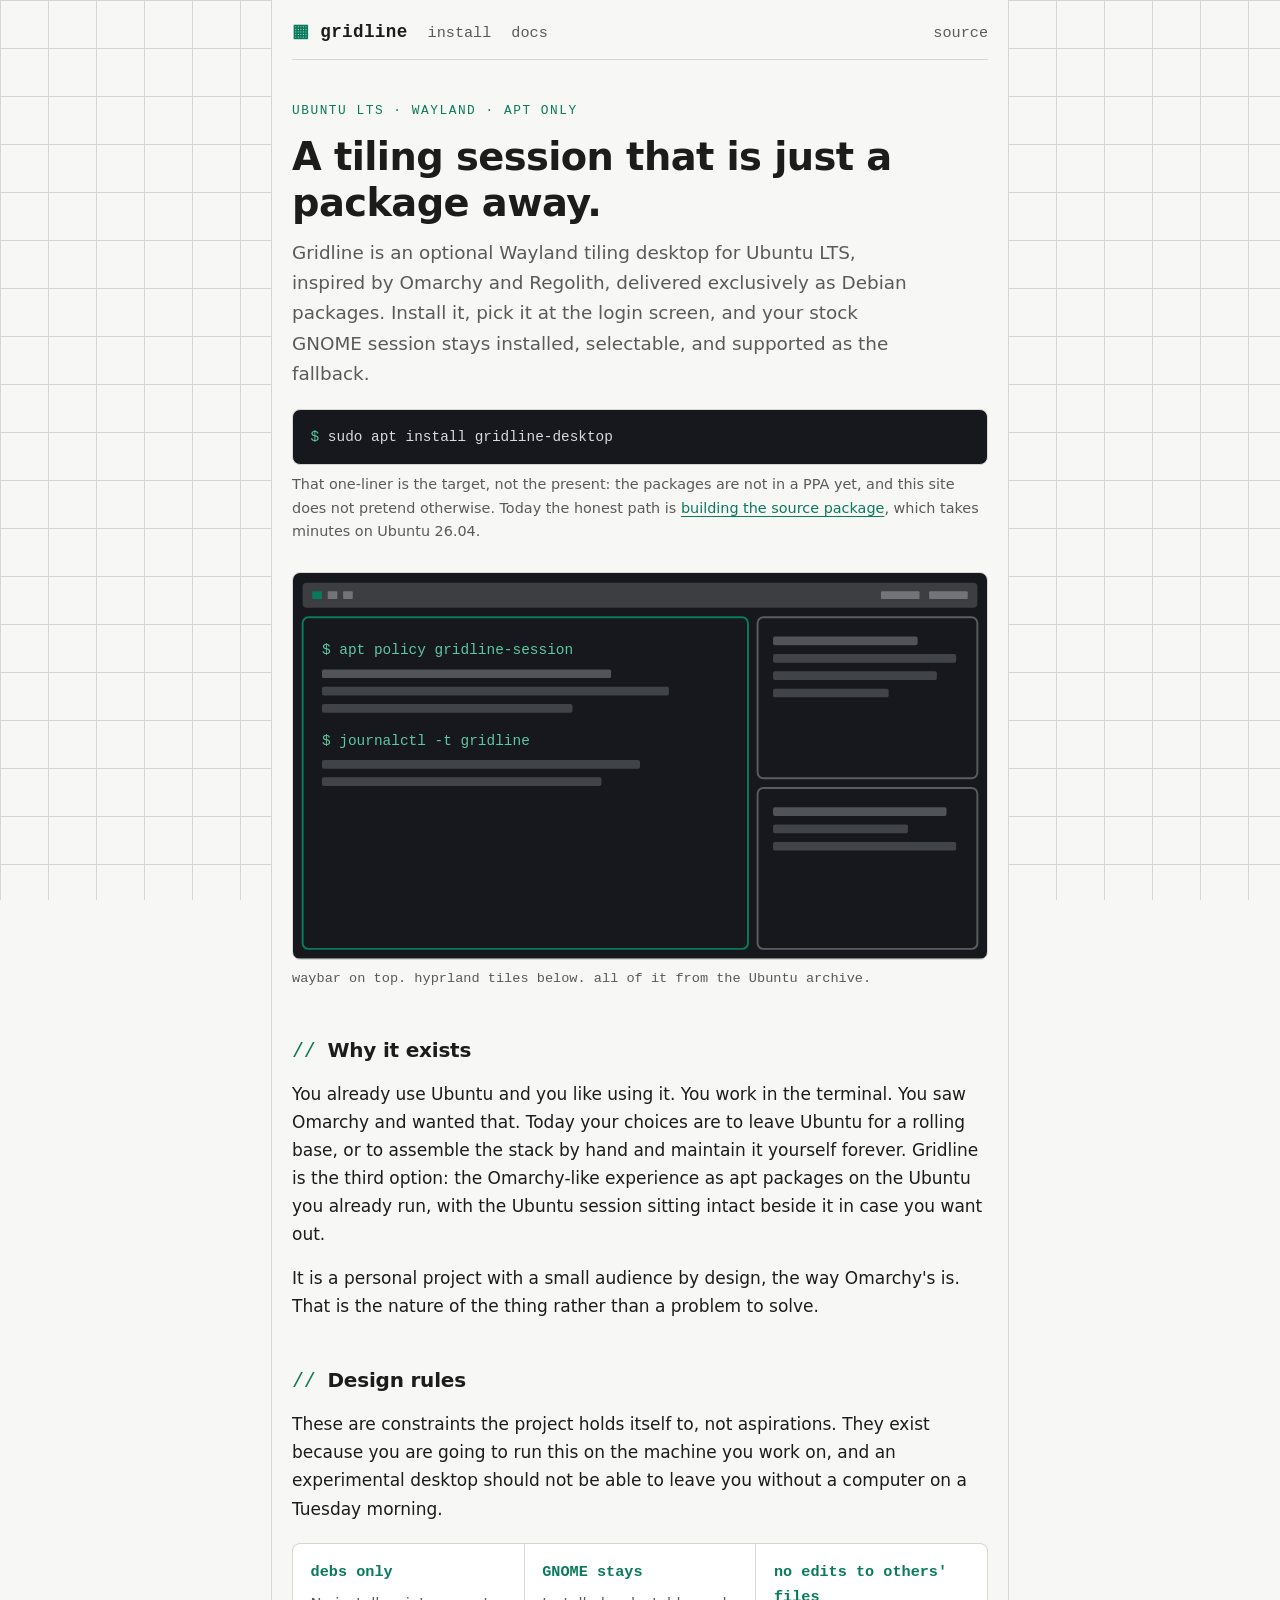
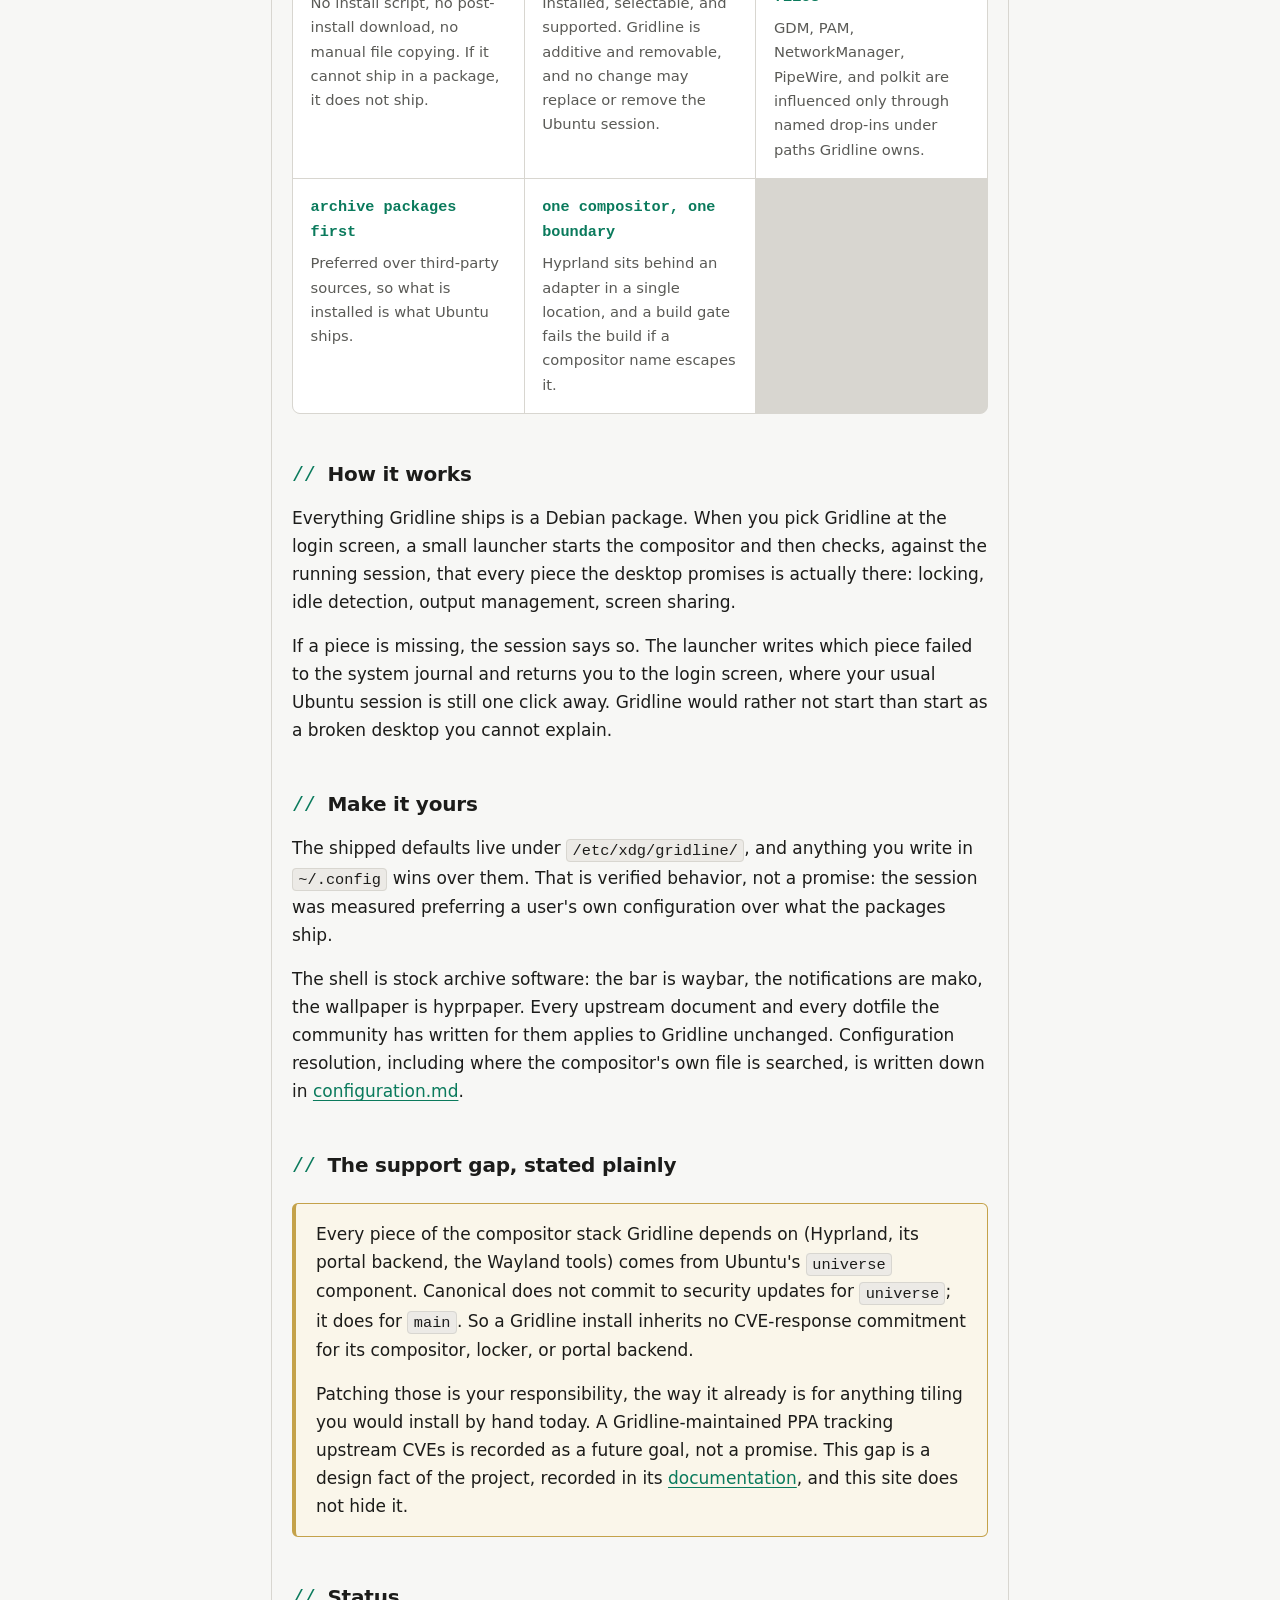
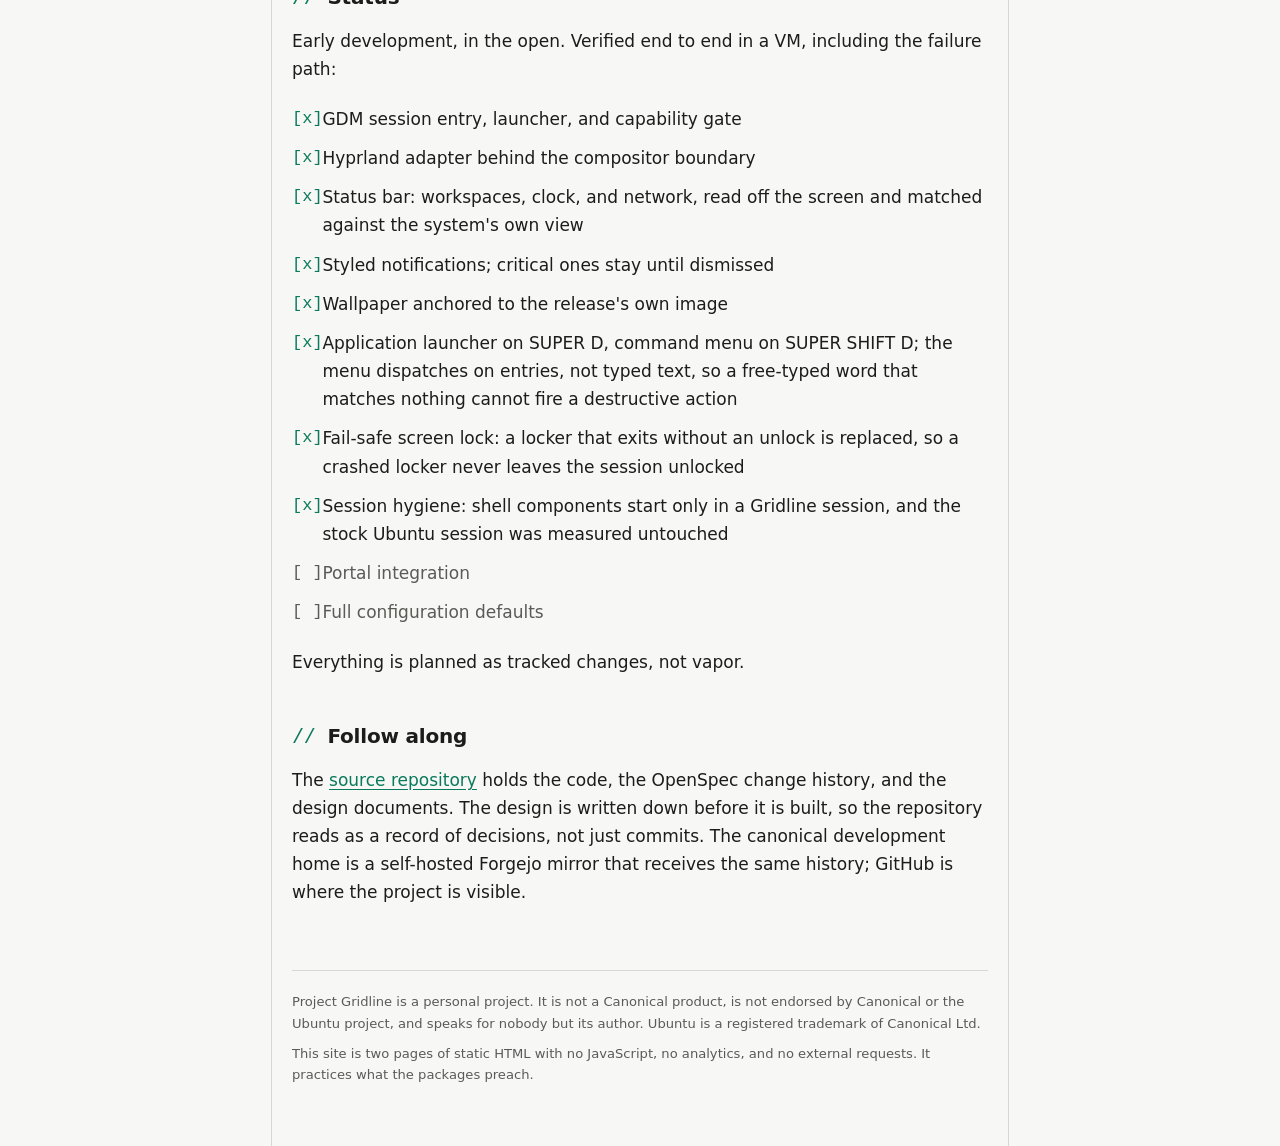
==== website/index.html @ e9e907df "feat(website): version the project site and redesign it Recover the gridline-desktop.org pages from " ====
<!DOCTYPE html>
<html lang="en">
<head>
<meta charset="utf-8">
<meta name="viewport" content="width=device-width, initial-scale=1">
<title>Gridline Desktop</title>
<meta name="description" content="An optional Wayland tiling session for Ubuntu LTS, delivered as Debian packages. GNOME stays installed, selectable, and supported.">
<meta property="og:title" content="Gridline Desktop">
<meta property="og:description" content="A tiling session that is just a package away. Debian packages on the Ubuntu you already run, with GNOME intact beside it.">
<meta property="og:url" content="https://gridline-desktop.org/">
<meta property="og:type" content="website">
<link rel="stylesheet" href="style.css">
<link rel="icon" href="data:image/svg+xml,%3Csvg xmlns='http://www.w3.org/2000/svg' viewBox='0 0 16 16'%3E%3Crect x='1' y='1' width='8' height='14' rx='1' fill='%230a7a5c'/%3E%3Crect x='10' y='1' width='5' height='6.5' rx='1' fill='%230a7a5c'/%3E%3Crect x='10' y='8.5' width='5' height='6.5' rx='1' fill='%230a7a5c'/%3E%3C/svg%3E">
</head>
<body>
<div class="sheet">
<nav>
  <a class="brand" href="index.html">gridline</a>
  <a href="install.html">install</a>
  <a href="https://github.com/msmarcal/gridline/tree/main/docs">docs</a>
  <a class="push" href="https://github.com/msmarcal/gridline">source</a>
</nav>
<main>
  <header class="hero">
    <p class="hero-tag">Ubuntu LTS &middot; Wayland &middot; apt only</p>
    <h1>A tiling session that is just a package away.</h1>
    <p class="lede">
      Gridline is an optional Wayland tiling desktop for Ubuntu LTS, inspired
      by Omarchy and Regolith, delivered exclusively as Debian packages.
      Install it, pick it at the login screen, and your stock GNOME session
      stays installed, selectable, and supported as the fallback.
    </p>
    <pre class="cmd"><span class="ps1">$</span> sudo apt install gridline-desktop</pre>
    <p class="cmd-note">
      That one-liner is the target, not the present: the packages are not in
      a PPA yet, and this site does not pretend otherwise. Today the honest
      path is <a href="install.html">building the source package</a>, which
      takes minutes on Ubuntu 26.04.
    </p>
    <svg class="mockup" viewBox="0 0 720 400" xmlns="http://www.w3.org/2000/svg" role="img" aria-label="Schematic of the Gridline desktop: a status bar across the top and three tiled windows below it">
      <rect x="0" y="0" width="720" height="400" fill="var(--cmd-bg)"/>
      <!-- status bar -->
      <rect x="10" y="10" width="700" height="26" rx="4" fill="var(--bg-inset)" opacity="0.18"/>
      <rect x="20" y="19" width="10" height="8" rx="1" fill="var(--accent)"/>
      <rect x="36" y="19" width="10" height="8" rx="1" fill="var(--cmd-ink)" opacity="0.35"/>
      <rect x="52" y="19" width="10" height="8" rx="1" fill="var(--cmd-ink)" opacity="0.35"/>
      <rect x="610" y="19" width="40" height="8" rx="1" fill="var(--cmd-ink)" opacity="0.35"/>
      <rect x="660" y="19" width="40" height="8" rx="1" fill="var(--cmd-ink)" opacity="0.35"/>
      <!-- main tile: terminal -->
      <rect x="10" y="46" width="462" height="344" rx="6" fill="none" stroke="var(--accent)" stroke-width="2"/>
      <text x="30" y="84" font-family="ui-monospace, Menlo, monospace" font-size="15" fill="var(--cmd-prompt)">$ apt policy gridline-session</text>
      <rect x="30" y="100" width="300" height="9" rx="2" fill="var(--cmd-ink)" opacity="0.30"/>
      <rect x="30" y="118" width="360" height="9" rx="2" fill="var(--cmd-ink)" opacity="0.22"/>
      <rect x="30" y="136" width="260" height="9" rx="2" fill="var(--cmd-ink)" opacity="0.22"/>
      <text x="30" y="178" font-family="ui-monospace, Menlo, monospace" font-size="15" fill="var(--cmd-prompt)">$ journalctl -t gridline</text>
      <rect x="30" y="194" width="330" height="9" rx="2" fill="var(--cmd-ink)" opacity="0.22"/>
      <rect x="30" y="212" width="290" height="9" rx="2" fill="var(--cmd-ink)" opacity="0.22"/>
      <!-- right top tile -->
      <rect x="482" y="46" width="228" height="167" rx="6" fill="none" stroke="var(--cmd-ink)" stroke-opacity="0.35" stroke-width="2"/>
      <rect x="498" y="66" width="150" height="9" rx="2" fill="var(--cmd-ink)" opacity="0.30"/>
      <rect x="498" y="84" width="190" height="9" rx="2" fill="var(--cmd-ink)" opacity="0.22"/>
      <rect x="498" y="102" width="170" height="9" rx="2" fill="var(--cmd-ink)" opacity="0.22"/>
      <rect x="498" y="120" width="120" height="9" rx="2" fill="var(--cmd-ink)" opacity="0.22"/>
      <!-- right bottom tile -->
      <rect x="482" y="223" width="228" height="167" rx="6" fill="none" stroke="var(--cmd-ink)" stroke-opacity="0.35" stroke-width="2"/>
      <rect x="498" y="243" width="180" height="9" rx="2" fill="var(--cmd-ink)" opacity="0.30"/>
      <rect x="498" y="261" width="140" height="9" rx="2" fill="var(--cmd-ink)" opacity="0.22"/>
      <rect x="498" y="279" width="190" height="9" rx="2" fill="var(--cmd-ink)" opacity="0.22"/>
    </svg>
    <p class="mockup-caption">waybar on top. hyprland tiles below. all of it from the Ubuntu archive.</p>
  </header>

  <h2 id="why-it-exists">Why it exists</h2>
  <p>
    You already use Ubuntu and you like using it. You work in the terminal.
    You saw Omarchy and wanted that. Today your choices are to leave Ubuntu
    for a rolling base, or to assemble the stack by hand and maintain it
    yourself forever. Gridline is the third option: the Omarchy-like
    experience as apt packages on the Ubuntu you already run, with the
    Ubuntu session sitting intact beside it in case you want out.
  </p>
  <p>
    It is a personal project with a small audience by design, the way
    Omarchy's is. That is the nature of the thing rather than a problem to
    solve.
  </p>

  <h2 id="design-rules">Design rules</h2>
  <p>
    These are constraints the project holds itself to, not aspirations.
    They exist because you are going to run this on the machine you work
    on, and an experimental desktop should not be able to leave you without
    a computer on a Tuesday morning.
  </p>
  <div class="tiles">
    <div class="tile">
      <h3>debs only</h3>
      <p>No install script, no post-install download, no manual file
      copying. If it cannot ship in a package, it does not ship.</p>
    </div>
    <div class="tile">
      <h3>GNOME stays</h3>
      <p>Installed, selectable, and supported. Gridline is additive and
      removable, and no change may replace or remove the Ubuntu session.</p>
    </div>
    <div class="tile">
      <h3>no edits to others' files</h3>
      <p>GDM, PAM, NetworkManager, PipeWire, and polkit are influenced only
      through named drop-ins under paths Gridline owns.</p>
    </div>
    <div class="tile">
      <h3>archive packages first</h3>
      <p>Preferred over third-party sources, so what is installed is what
      Ubuntu ships.</p>
    </div>
    <div class="tile">
      <h3>one compositor, one boundary</h3>
      <p>Hyprland sits behind an adapter in a single location, and a build
      gate fails the build if a compositor name escapes it.</p>
    </div>
  </div>

  <h2 id="how-it-works">How it works</h2>
  <p>
    Everything Gridline ships is a Debian package. When you pick Gridline
    at the login screen, a small launcher starts the compositor and then
    checks, against the running session, that every piece the desktop
    promises is actually there: locking, idle detection, output management,
    screen sharing.
  </p>
  <p>
    If a piece is missing, the session says so. The launcher writes which
    piece failed to the system journal and returns you to the login screen,
    where your usual Ubuntu session is still one click away. Gridline would
    rather not start than start as a broken desktop you cannot explain.
  </p>

  <h2 id="make-it-yours">Make it yours</h2>
  <p>
    The shipped defaults live under <code>/etc/xdg/gridline/</code>, and
    anything you write in <code>~/.config</code> wins over them. That is
    verified behavior, not a promise: the session was measured preferring a
    user's own configuration over what the packages ship.
  </p>
  <p>
    The shell is stock archive software: the bar is waybar, the
    notifications are mako, the wallpaper is hyprpaper. Every upstream
    document and every dotfile the community has written for them applies
    to Gridline unchanged. Configuration resolution, including where the
    compositor's own file is searched, is written down in
    <a href="https://github.com/msmarcal/gridline/blob/main/docs/configuration.md">configuration.md</a>.
  </p>

  <h2 id="the-support-gap-stated-plainly">The support gap, stated plainly</h2>
  <div class="callout">
    <p>
      Every piece of the compositor stack Gridline depends on (Hyprland,
      its portal backend, the Wayland tools) comes from Ubuntu's
      <code>universe</code> component. Canonical does not commit to
      security updates for <code>universe</code>; it does for
      <code>main</code>. So a Gridline install inherits no CVE-response
      commitment for its compositor, locker, or portal backend.
    </p>
    <p>
      Patching those is your responsibility, the way it already is for
      anything tiling you would install by hand today. A
      Gridline-maintained PPA tracking upstream CVEs is recorded as a
      future goal, not a promise. This gap is a design fact of the project,
      recorded in its
      <a href="https://github.com/msmarcal/gridline/blob/main/docs/security-and-manageability.md">documentation</a>,
      and this site does not hide it.
    </p>
  </div>

  <h2 id="status">Status</h2>
  <p>
    Early development, in the open. Verified end to end in a VM, including
    the failure path:
  </p>
  <ul class="status-list">
    <li class="done">GDM session entry, launcher, and capability gate</li>
    <li class="done">Hyprland adapter behind the compositor boundary</li>
    <li class="done">Status bar: workspaces, clock, and network, read off the
    screen and matched against the system's own view</li>
    <li class="done">Styled notifications; critical ones stay until
    dismissed</li>
    <li class="done">Wallpaper anchored to the release's own image</li>
    <li class="done">Application launcher on SUPER&nbsp;D, command menu on
    SUPER&nbsp;SHIFT&nbsp;D; the menu dispatches on entries, not typed text,
    so a free-typed word that matches nothing cannot fire a destructive
    action</li>
    <li class="done">Fail-safe screen lock: a locker that exits without an
    unlock is replaced, so a crashed locker never leaves the session
    unlocked</li>
    <li class="done">Session hygiene: shell components start only in a
    Gridline session, and the stock Ubuntu session was measured
    untouched</li>
    <li class="next">Portal integration</li>
    <li class="next">Full configuration defaults</li>
  </ul>
  <p>
    Everything is planned as tracked changes, not vapor.
  </p>

  <h2 id="follow-along">Follow along</h2>
  <p>
    The <a href="https://github.com/msmarcal/gridline">source
    repository</a> holds the code, the OpenSpec change history, and the
    design documents. The design is written down before it is built, so the
    repository reads as a record of decisions, not just commits. The
    canonical development home is a self-hosted Forgejo mirror that
    receives the same history; GitHub is where the project is visible.
  </p>
</main>
<footer>
  <p>
    Project Gridline is a personal project. It is not a Canonical product,
    is not endorsed by Canonical or the Ubuntu project, and speaks for
    nobody but its author. Ubuntu is a registered trademark of Canonical Ltd.
  </p>
  <p>
    This site is two pages of static HTML with no JavaScript, no analytics,
    and no external requests. It practices what the packages preach.
  </p>
</footer>
</div>
</body>
</html>
---- website/style.css ----
/* Gridline Desktop site stylesheet.
   Self-contained on purpose: system fonts only, no CDN, no JS. */

:root {
  --bg: #f7f7f5;
  --bg-raised: #ffffff;
  --bg-inset: #eceae6;
  --ink: #1c1c1a;
  --ink-soft: #5a5a56;
  --line: #d8d6d0;
  --accent: #0a7a5c;
  --accent-ink: #0a7a5c;
  --warn-line: #c4a24a;
  --warn-bg: #faf6ea;
  --cmd-bg: #16181d;
  --cmd-ink: #d7dae0;
  --cmd-prompt: #5cc8a0;
  --mono: ui-monospace, "SF Mono", "Cascadia Mono", "Ubuntu Mono", Menlo, Consolas, monospace;
  color-scheme: light;
}

@media (prefers-color-scheme: dark) {
  :root {
    --bg: #121316;
    --bg-raised: #1a1c20;
    --bg-inset: #202228;
    --ink: #e4e4e0;
    --ink-soft: #9a9a94;
    --line: #2e3036;
    --accent: #4fc396;
    --accent-ink: #5ecfa2;
    --warn-line: #8a7836;
    --warn-bg: #1f1d15;
    --cmd-bg: #0c0d10;
    --cmd-ink: #d7dae0;
    --cmd-prompt: #4fc396;
    color-scheme: dark;
  }
}

* { box-sizing: border-box; }

html { scroll-behavior: smooth; }

body {
  margin: 0;
  font-family: system-ui, "Ubuntu", sans-serif;
  font-size: 1.0625rem;
  line-height: 1.65;
  color: var(--ink);
  background: var(--bg);
  /* Faint grid, a quiet nod to tiling. */
  background-image:
    linear-gradient(var(--line) 1px, transparent 1px),
    linear-gradient(90deg, var(--line) 1px, transparent 1px);
  background-size: 48px 48px;
  background-attachment: fixed;
}

@media (prefers-reduced-transparency: reduce) {
  body { background-image: none; }
}

.sheet {
  max-width: 46rem;
  margin: 0 auto;
  padding: 0 1.25rem 4rem;
  background: var(--bg);
  box-shadow: 0 0 0 1px var(--line);
  min-height: 100vh;
}

/* ---- Navigation ---- */

nav {
  display: flex;
  flex-wrap: wrap;
  gap: 1.25rem;
  align-items: baseline;
  padding: 1.1rem 0 0.8rem;
  border-bottom: 1px solid var(--line);
  margin-bottom: 2.5rem;
  font-family: var(--mono);
  font-size: 0.95rem;
}

nav .brand {
  font-weight: 700;
  font-size: 1.1rem;
  color: var(--ink);
  letter-spacing: 0.02em;
}

nav .brand::before {
  content: "▦ ";
  color: var(--accent);
}

nav a {
  color: var(--ink-soft);
  text-decoration: none;
}

nav a:hover,
nav a[aria-current="page"] {
  color: var(--accent-ink);
}

nav a:hover { text-decoration: underline; text-underline-offset: 3px; }

nav .push { margin-left: auto; }

/* ---- Type ---- */

h1 {
  font-size: clamp(1.8rem, 5vw, 2.4rem);
  line-height: 1.2;
  letter-spacing: -0.015em;
  margin: 0 0 0.75rem;
}

h2 {
  font-size: 1.25rem;
  margin: 2.75rem 0 0.75rem;
  letter-spacing: -0.01em;
}

h2::before {
  content: "// ";
  font-family: var(--mono);
  font-weight: 400;
  color: var(--accent);
}

p { margin: 0 0 1rem; }

a { color: var(--accent-ink); text-underline-offset: 3px; }

a:focus-visible,
nav a:focus-visible {
  outline: 2px solid var(--accent);
  outline-offset: 2px;
  border-radius: 2px;
}

.lede {
  font-size: 1.15rem;
  color: var(--ink-soft);
  max-width: 40rem;
}

code {
  font-family: var(--mono);
  font-size: 0.9em;
  background: var(--bg-inset);
  border: 1px solid var(--line);
  border-radius: 4px;
  padding: 0.1em 0.35em;
}

/* ---- Command blocks ---- */

.cmd {
  background: var(--cmd-bg);
  color: var(--cmd-ink);
  font-family: var(--mono);
  font-size: 0.9rem;
  line-height: 1.7;
  padding: 0.9rem 1.1rem;
  border-radius: 8px;
  border: 1px solid var(--line);
  overflow-x: auto;
  margin: 1.25rem 0;
}

.cmd .ps1 { color: var(--cmd-prompt); user-select: none; }

.cmd-note {
  font-size: 0.9rem;
  color: var(--ink-soft);
  margin-top: -0.75rem;
}

/* ---- Hero ---- */

.hero { margin-bottom: 1rem; }

.hero-tag {
  font-family: var(--mono);
  font-size: 0.8rem;
  color: var(--accent-ink);
  text-transform: uppercase;
  letter-spacing: 0.12em;
  margin-bottom: 0.75rem;
}

.mockup {
  display: block;
  width: 100%;
  height: auto;
  margin: 1.75rem 0 0.5rem;
  border-radius: 8px;
  border: 1px solid var(--line);
}

.mockup-caption {
  font-size: 0.85rem;
  color: var(--ink-soft);
  font-family: var(--mono);
  margin-bottom: 2rem;
}

/* ---- Tiles (design rules) ---- */

.tiles {
  display: grid;
  grid-template-columns: repeat(auto-fit, minmax(14rem, 1fr));
  gap: 1px;
  background: var(--line);
  border: 1px solid var(--line);
  border-radius: 8px;
  overflow: hidden;
  margin: 1.25rem 0;
}

.tile {
  background: var(--bg-raised);
  padding: 1rem 1.1rem;
}

.tile h3 {
  margin: 0 0 0.4rem;
  font-size: 0.95rem;
  font-family: var(--mono);
  color: var(--accent-ink);
}

.tile p {
  margin: 0;
  font-size: 0.92rem;
  color: var(--ink-soft);
}

/* ---- Callout (support gap) ---- */

.callout {
  border: 1px solid var(--warn-line);
  border-left-width: 4px;
  background: var(--warn-bg);
  border-radius: 6px;
  padding: 1rem 1.25rem;
  margin: 1.25rem 0;
}

.callout p:last-child { margin-bottom: 0; }

/* ---- Status checklist ---- */

.status-list {
  list-style: none;
  padding: 0;
  margin: 1rem 0;
}

.status-list li {
  padding: 0.35rem 0 0.35rem 1.9rem;
  position: relative;
}

.status-list li::before {
  font-family: var(--mono);
  position: absolute;
  left: 0;
  top: 0.35rem;
}

.status-list li.done::before { content: "[x]"; color: var(--accent-ink); }
.status-list li.next::before { content: "[ ]"; color: var(--ink-soft); }

.status-list li.next { color: var(--ink-soft); }

/* ---- Install page steps ---- */

.step {
  counter-increment: step;
  margin-top: 2.25rem;
}

.step h2::before {
  content: counter(step, decimal-leading-zero) " ";
  font-family: var(--mono);
  font-weight: 400;
  color: var(--accent);
}

/* ---- Footer ---- */

footer {
  margin-top: 4rem;
  border-top: 1px solid var(--line);
  padding-top: 1.25rem;
  font-size: 0.82rem;
  color: var(--ink-soft);
}

footer p { margin: 0 0 0.5rem; }

@media (max-width: 480px) {
  nav { gap: 0.9rem; }
  .sheet { padding: 0 1rem 3rem; }
}
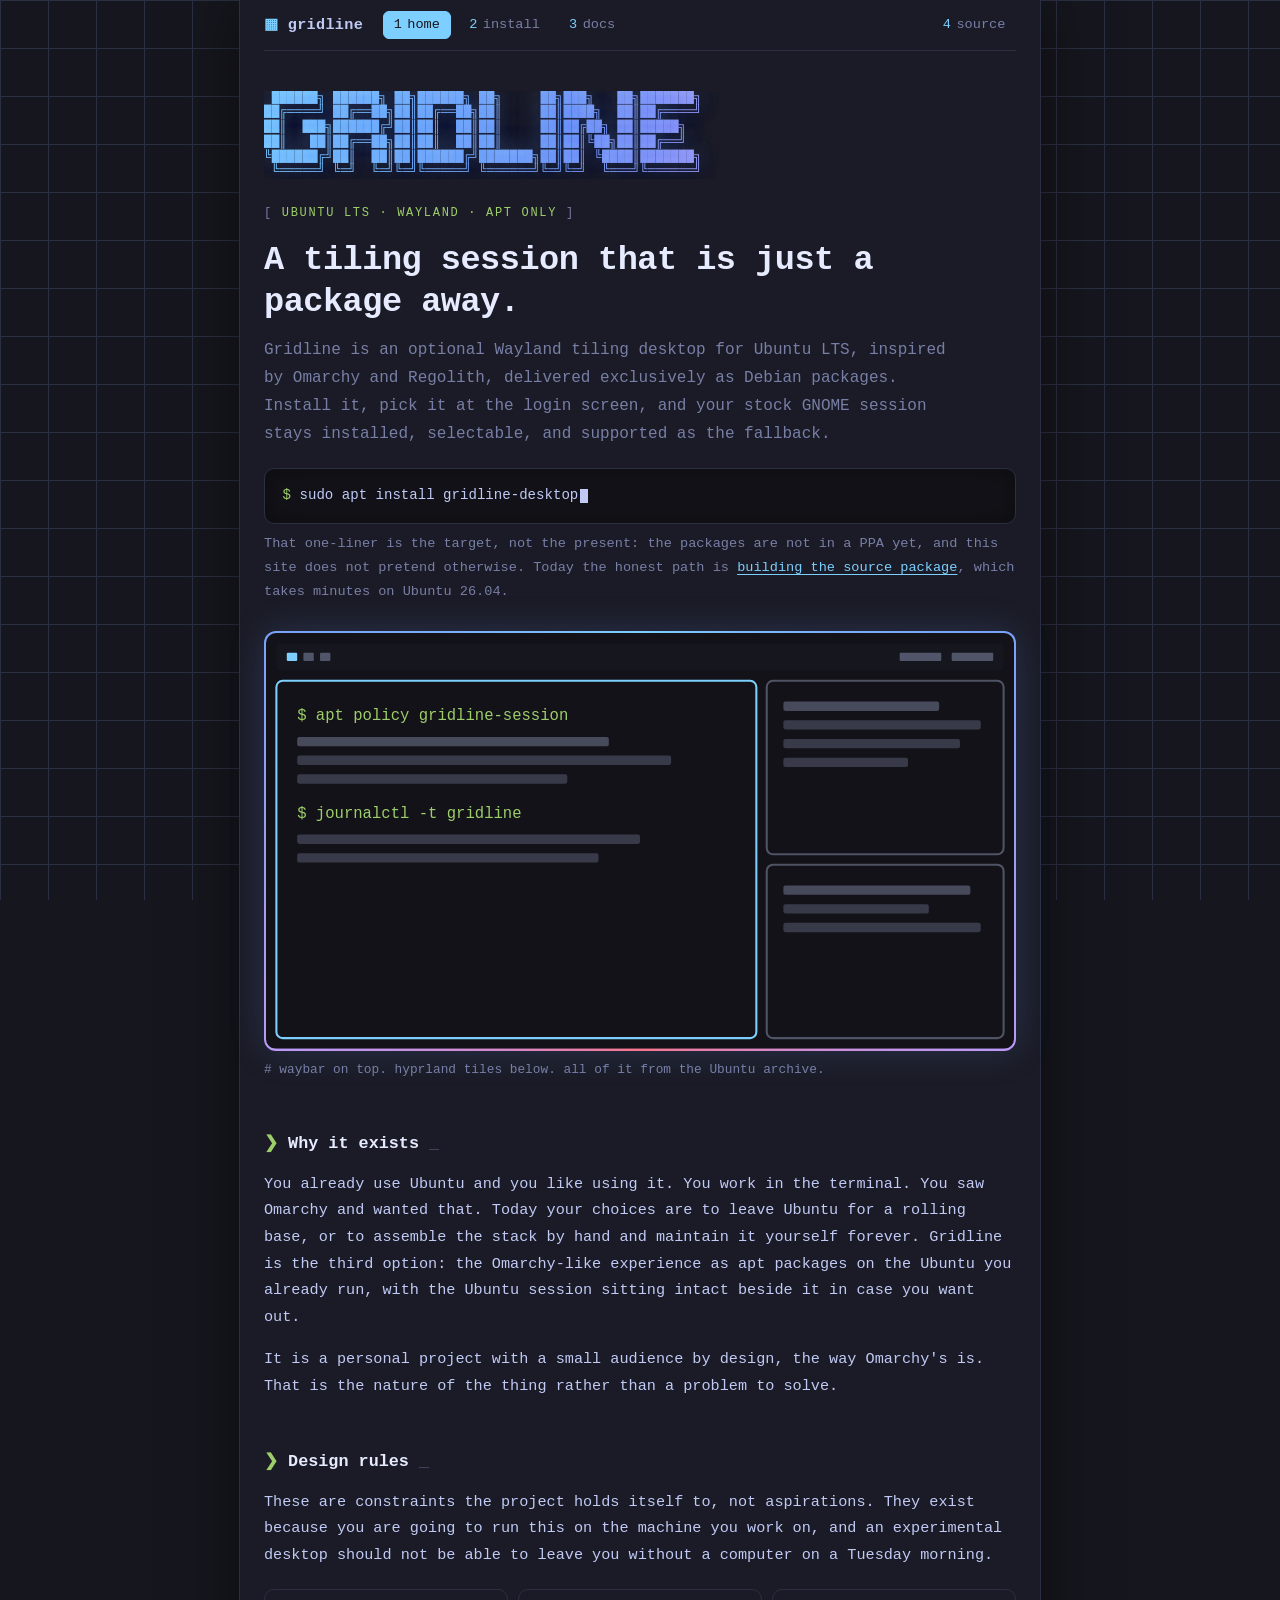
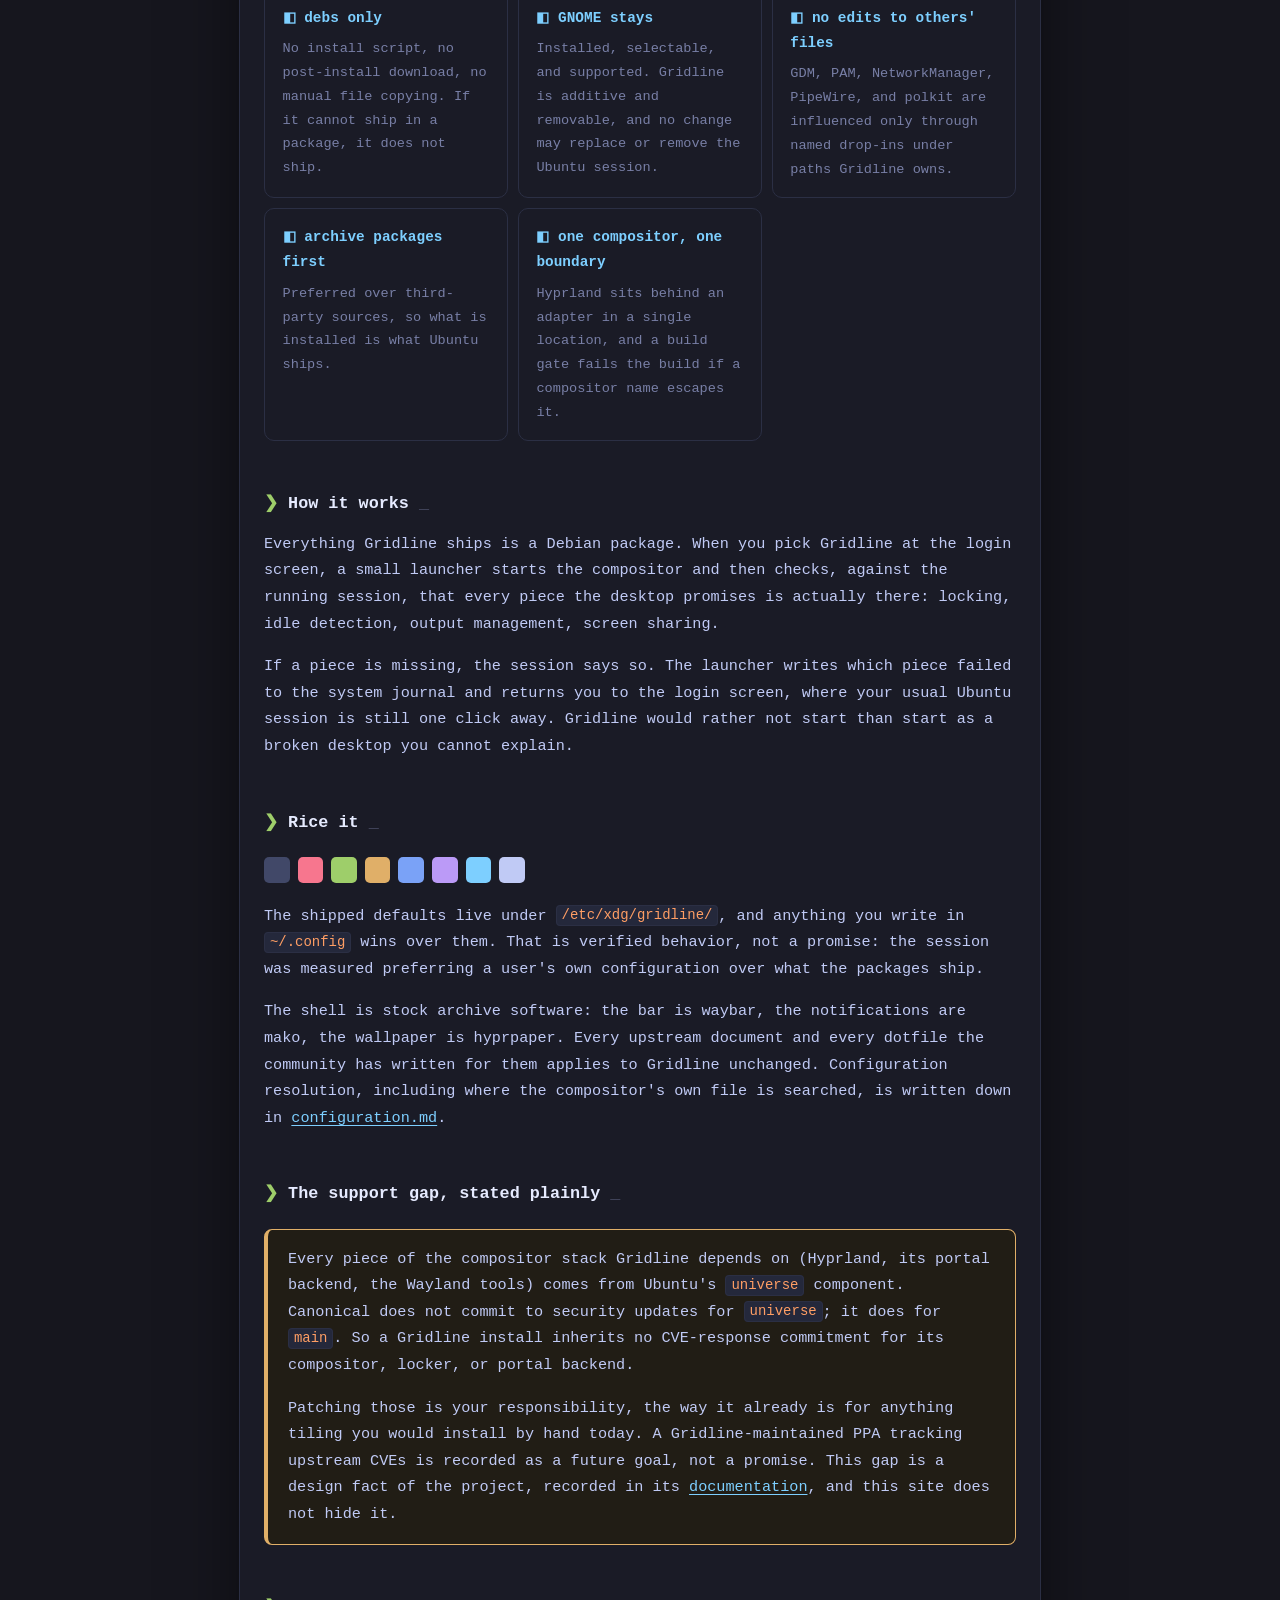
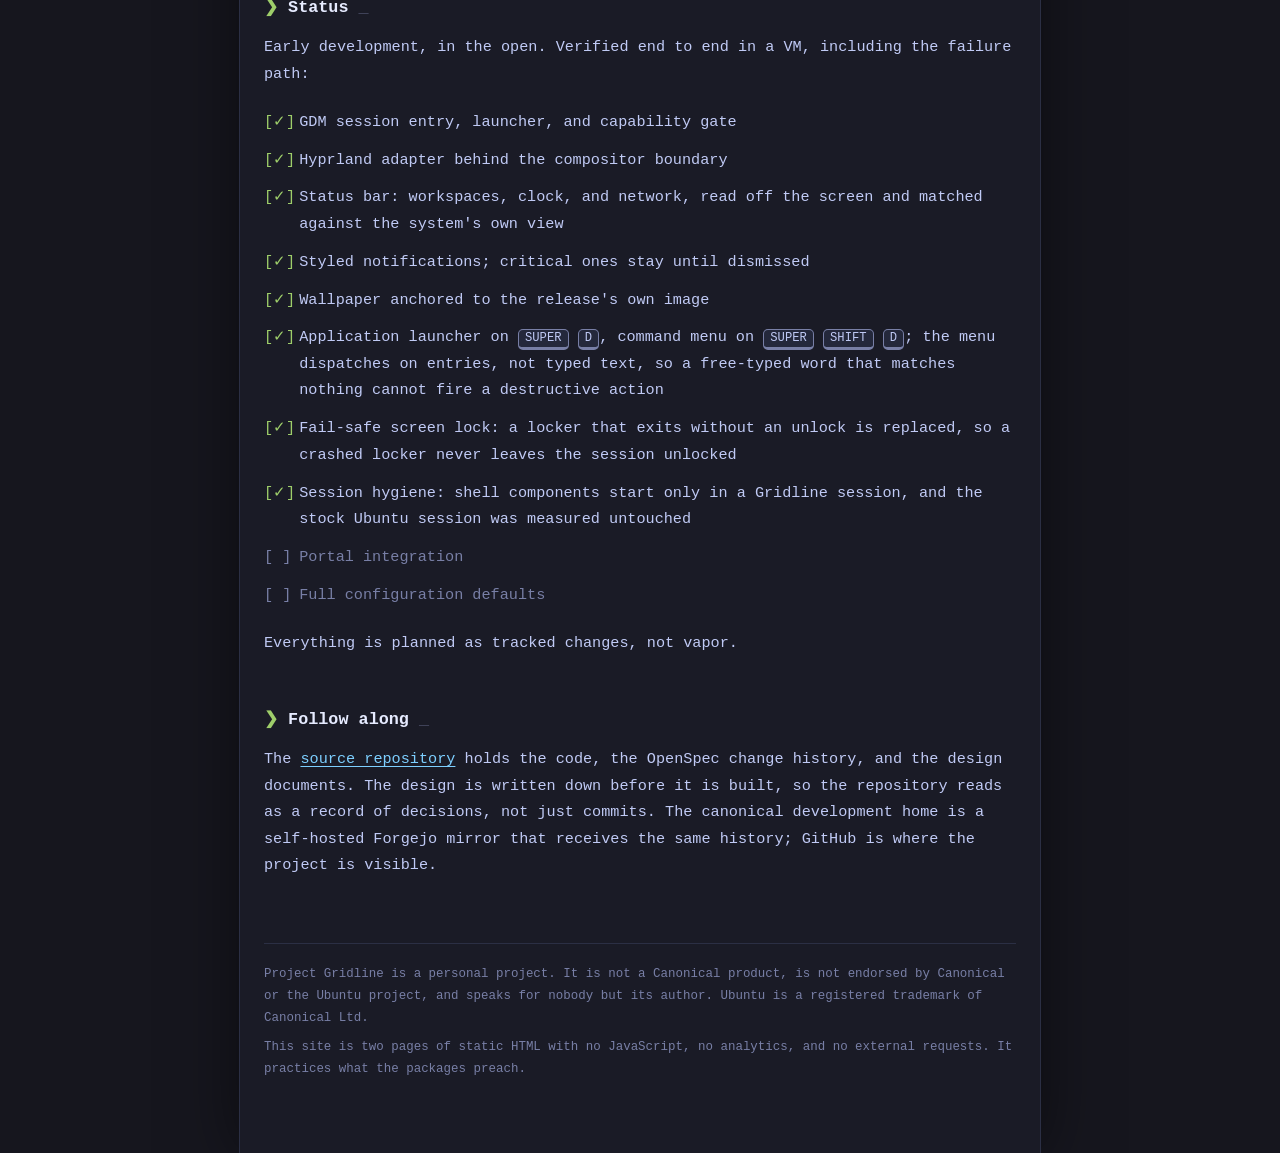
==== commit 77e6764c: "style(website): rice the visual design Tokyo Night palette, all-monospace type, ASCII art logo, wayb" ====
--- a/website/index.html
+++ b/website/index.html
@@ -16,12 +16,19 @@
 <div class="sheet">
 <nav>
   <a class="brand" href="index.html">gridline</a>
-  <a href="install.html">install</a>
-  <a href="https://github.com/msmarcal/gridline/tree/main/docs">docs</a>
-  <a class="push" href="https://github.com/msmarcal/gridline">source</a>
+  <a class="ws" href="index.html" aria-current="page"><span class="n">1</span>home</a>
+  <a class="ws" href="install.html"><span class="n">2</span>install</a>
+  <a class="ws" href="https://github.com/msmarcal/gridline/tree/main/docs"><span class="n">3</span>docs</a>
+  <a class="ws push" href="https://github.com/msmarcal/gridline"><span class="n">4</span>source</a>
 </nav>
 <main>
   <header class="hero">
+    <pre class="ascii" aria-hidden="true"> ██████╗ ██████╗ ██╗██████╗ ██╗     ██╗███╗   ██╗███████╗
+██╔════╝ ██╔══██╗██║██╔══██╗██║     ██║████╗  ██║██╔════╝
+██║  ███╗██████╔╝██║██║  ██║██║     ██║██╔██╗ ██║█████╗
+██║   ██║██╔══██╗██║██║  ██║██║     ██║██║╚██╗██║██╔══╝
+╚██████╔╝██║  ██║██║██████╔╝███████╗██║██║ ╚████║███████╗
+ ╚═════╝ ╚═╝  ╚═╝╚═╝╚═════╝ ╚══════╝╚═╝╚═╝  ╚═══╝╚══════╝</pre>
     <p class="hero-tag">Ubuntu LTS &middot; Wayland &middot; apt only</p>
     <h1>A tiling session that is just a package away.</h1>
     <p class="lede">
@@ -30,13 +37,14 @@
       Install it, pick it at the login screen, and your stock GNOME session
       stays installed, selectable, and supported as the fallback.
     </p>
-    <pre class="cmd"><span class="ps1">$</span> sudo apt install gridline-desktop</pre>
+    <pre class="cmd"><span class="ps1">$</span> sudo apt install gridline-desktop<span class="cursor"></span></pre>
     <p class="cmd-note">
       That one-liner is the target, not the present: the packages are not in
       a PPA yet, and this site does not pretend otherwise. Today the honest
       path is <a href="install.html">building the source package</a>, which
       takes minutes on Ubuntu 26.04.
     </p>
+    <div class="frame">
     <svg class="mockup" viewBox="0 0 720 400" xmlns="http://www.w3.org/2000/svg" role="img" aria-label="Schematic of the Gridline desktop: a status bar across the top and three tiled windows below it">
       <rect x="0" y="0" width="720" height="400" fill="var(--cmd-bg)"/>
       <!-- status bar -->
@@ -67,6 +75,7 @@
       <rect x="498" y="261" width="140" height="9" rx="2" fill="var(--cmd-ink)" opacity="0.22"/>
       <rect x="498" y="279" width="190" height="9" rx="2" fill="var(--cmd-ink)" opacity="0.22"/>
     </svg>
+    </div>
     <p class="mockup-caption">waybar on top. hyprland tiles below. all of it from the Ubuntu archive.</p>
   </header>
 
@@ -135,7 +144,8 @@
     rather not start than start as a broken desktop you cannot explain.
   </p>
 
-  <h2 id="make-it-yours">Make it yours</h2>
+  <h2 id="make-it-yours">Rice it</h2>
+  <div class="ansi" aria-hidden="true"><i class="c0"></i><i class="c1"></i><i class="c2"></i><i class="c3"></i><i class="c4"></i><i class="c5"></i><i class="c6"></i><i class="c7"></i></div>
   <p>
     The shipped defaults live under <code>/etc/xdg/gridline/</code>, and
     anything you write in <code>~/.config</code> wins over them. That is
@@ -185,8 +195,8 @@
     <li class="done">Styled notifications; critical ones stay until
     dismissed</li>
     <li class="done">Wallpaper anchored to the release's own image</li>
-    <li class="done">Application launcher on SUPER&nbsp;D, command menu on
-    SUPER&nbsp;SHIFT&nbsp;D; the menu dispatches on entries, not typed text,
+    <li class="done">Application launcher on <kbd>SUPER</kbd>&nbsp;<kbd>D</kbd>, command menu on
+    <kbd>SUPER</kbd>&nbsp;<kbd>SHIFT</kbd>&nbsp;<kbd>D</kbd>; the menu dispatches on entries, not typed text,
     so a free-typed word that matches nothing cannot fire a destructive
     action</li>
     <li class="done">Fail-safe screen lock: a locker that exits without an
--- a/website/style.css
+++ b/website/style.css
@@ -1,41 +1,37 @@
 /* Gridline Desktop site stylesheet.
-   Self-contained on purpose: system fonts only, no CDN, no JS. */
+   Self-contained on purpose: system fonts only, no CDN, no JS.
+   Dark-first by design; the audience rices in the dark. */
 
 :root {
-  --bg: #f7f7f5;
-  --bg-raised: #ffffff;
-  --bg-inset: #eceae6;
-  --ink: #1c1c1a;
-  --ink-soft: #5a5a56;
-  --line: #d8d6d0;
-  --accent: #0a7a5c;
-  --accent-ink: #0a7a5c;
-  --warn-line: #c4a24a;
-  --warn-bg: #faf6ea;
-  --cmd-bg: #16181d;
-  --cmd-ink: #d7dae0;
-  --cmd-prompt: #5cc8a0;
-  --mono: ui-monospace, "SF Mono", "Cascadia Mono", "Ubuntu Mono", Menlo, Consolas, monospace;
-  color-scheme: light;
-}
-
-@media (prefers-color-scheme: dark) {
-  :root {
-    --bg: #121316;
-    --bg-raised: #1a1c20;
-    --bg-inset: #202228;
-    --ink: #e4e4e0;
-    --ink-soft: #9a9a94;
-    --line: #2e3036;
-    --accent: #4fc396;
-    --accent-ink: #5ecfa2;
-    --warn-line: #8a7836;
-    --warn-bg: #1f1d15;
-    --cmd-bg: #0c0d10;
-    --cmd-ink: #d7dae0;
-    --cmd-prompt: #4fc396;
-    color-scheme: dark;
-  }
+  /* Tokyo Night-ish terminal palette */
+  --bg: #16161e;
+  --bg-raised: #1a1b26;
+  --bg-inset: #24283b;
+  --ink: #c0caf5;
+  --ink-soft: #787fa6;
+  --line: #2b2f44;
+  --red: #f7768e;
+  --orange: #ff9e64;
+  --yellow: #e0af68;
+  --green: #9ece6a;
+  --cyan: #7dcfff;
+  --blue: #7aa2f7;
+  --magenta: #bb9af7;
+  --accent: var(--cyan);
+  --accent-2: var(--magenta);
+  --warn-line: #e0af68;
+  --warn-bg: #211d15;
+  --cmd-bg: #121218;
+  --cmd-ink: #c0caf5;
+  --cmd-prompt: var(--green);
+  --mono: ui-monospace, "SF Mono", "Cascadia Mono", "Ubuntu Mono", "JetBrains Mono", Menlo, Consolas, monospace;
+  color-scheme: dark;
+}
+
+@property --border-angle {
+  syntax: "<angle>";
+  inherits: false;
+  initial-value: 0deg;
 }
 
 * { box-sizing: border-box; }
@@ -44,9 +40,9 @@
 
 body {
   margin: 0;
-  font-family: system-ui, "Ubuntu", sans-serif;
-  font-size: 1.0625rem;
-  line-height: 1.65;
+  font-family: var(--mono);
+  font-size: 0.95rem;
+  line-height: 1.75;
   color: var(--ink);
   background: var(--bg);
   /* Faint grid, a quiet nod to tiling. */
@@ -57,38 +53,37 @@
   background-attachment: fixed;
 }
 
-@media (prefers-reduced-transparency: reduce) {
-  body { background-image: none; }
-}
+::selection { background: var(--magenta); color: var(--bg); }
 
 .sheet {
-  max-width: 46rem;
+  max-width: 50rem;
   margin: 0 auto;
-  padding: 0 1.25rem 4rem;
-  background: var(--bg);
-  box-shadow: 0 0 0 1px var(--line);
+  padding: 0 1.5rem 4rem;
+  background: var(--bg-raised);
+  box-shadow: 0 0 0 1px var(--line), 0 0 60px rgba(0, 0, 0, 0.5);
   min-height: 100vh;
 }
 
-/* ---- Navigation ---- */
+/* ---- Navigation: waybar-flavored ---- */
 
 nav {
   display: flex;
   flex-wrap: wrap;
-  gap: 1.25rem;
-  align-items: baseline;
-  padding: 1.1rem 0 0.8rem;
+  gap: 0.5rem;
+  align-items: center;
+  padding: 0.7rem 0;
   border-bottom: 1px solid var(--line);
   margin-bottom: 2.5rem;
-  font-family: var(--mono);
-  font-size: 0.95rem;
+  font-size: 0.85rem;
 }
 
 nav .brand {
   font-weight: 700;
-  font-size: 1.1rem;
+  font-size: 0.95rem;
   color: var(--ink);
   letter-spacing: 0.02em;
+  text-decoration: none;
+  margin-right: 0.75rem;
 }
 
 nav .brand::before {
@@ -96,45 +91,64 @@
   color: var(--accent);
 }
 
-nav a {
+nav a.ws {
   color: var(--ink-soft);
   text-decoration: none;
-}
-
-nav a:hover,
-nav a[aria-current="page"] {
-  color: var(--accent-ink);
-}
-
-nav a:hover { text-decoration: underline; text-underline-offset: 3px; }
+  padding: 0.05rem 0.6rem;
+  border: 1px solid transparent;
+  border-radius: 6px;
+}
+
+nav a.ws .n { color: var(--accent); margin-right: 0.4em; }
+
+nav a.ws:hover {
+  color: var(--ink);
+  border-color: var(--line);
+  background: var(--bg-inset);
+}
+
+nav a.ws[aria-current="page"] {
+  color: var(--bg);
+  background: var(--accent);
+  border-color: var(--accent);
+}
+
+nav a.ws[aria-current="page"] .n { color: var(--bg); }
 
 nav .push { margin-left: auto; }
 
 /* ---- Type ---- */
 
 h1 {
-  font-size: clamp(1.8rem, 5vw, 2.4rem);
-  line-height: 1.2;
+  font-size: clamp(1.5rem, 4.5vw, 2.1rem);
+  line-height: 1.25;
   letter-spacing: -0.015em;
   margin: 0 0 0.75rem;
+  color: #e6ebff;
 }
 
 h2 {
-  font-size: 1.25rem;
-  margin: 2.75rem 0 0.75rem;
-  letter-spacing: -0.01em;
+  font-size: 1.05rem;
+  margin: 3rem 0 0.75rem;
+  color: #e6ebff;
 }
 
 h2::before {
-  content: "// ";
-  font-family: var(--mono);
-  font-weight: 400;
-  color: var(--accent);
+  content: "❯ ";
+  color: var(--green);
+}
+
+h2::after {
+  content: " _";
+  color: var(--ink-soft);
+  opacity: 0.5;
 }
 
 p { margin: 0 0 1rem; }
 
-a { color: var(--accent-ink); text-underline-offset: 3px; }
+a { color: var(--accent); text-underline-offset: 3px; }
+
+a:hover { color: var(--accent-2); }
 
 a:focus-visible,
 nav a:focus-visible {
@@ -144,39 +158,78 @@
 }
 
 .lede {
-  font-size: 1.15rem;
-  color: var(--ink-soft);
-  max-width: 40rem;
+  font-size: 1rem;
+  color: var(--ink-soft);
+  max-width: 44rem;
 }
 
 code {
-  font-family: var(--mono);
-  font-size: 0.9em;
+  font-size: 0.92em;
+  color: var(--orange);
   background: var(--bg-inset);
   border: 1px solid var(--line);
   border-radius: 4px;
   padding: 0.1em 0.35em;
 }
 
+kbd {
+  font-family: var(--mono);
+  font-size: 0.8em;
+  color: var(--ink);
+  background: var(--bg-inset);
+  border: 1px solid var(--ink-soft);
+  border-bottom-width: 3px;
+  border-radius: 5px;
+  padding: 0.1em 0.5em;
+  white-space: nowrap;
+}
+
+/* ---- ASCII logo ---- */
+
+.ascii {
+  font-family: var(--mono);
+  font-size: clamp(0.4rem, 1.55vw, 0.8rem);
+  line-height: 1.15;
+  margin: 0 0 1.5rem;
+  overflow-x: auto;
+  background: linear-gradient(100deg, var(--cyan), var(--blue) 40%, var(--magenta) 75%, var(--red));
+  -webkit-background-clip: text;
+  background-clip: text;
+  color: transparent;
+  text-shadow: 0 0 28px rgba(122, 162, 247, 0.35);
+}
+
 /* ---- Command blocks ---- */
 
 .cmd {
   background: var(--cmd-bg);
   color: var(--cmd-ink);
-  font-family: var(--mono);
-  font-size: 0.9rem;
-  line-height: 1.7;
+  font-size: 0.88rem;
+  line-height: 1.8;
   padding: 0.9rem 1.1rem;
-  border-radius: 8px;
+  border-radius: 10px;
   border: 1px solid var(--line);
+  box-shadow: inset 0 0 24px rgba(0, 0, 0, 0.35);
   overflow-x: auto;
   margin: 1.25rem 0;
 }
 
 .cmd .ps1 { color: var(--cmd-prompt); user-select: none; }
 
+.cursor {
+  display: inline-block;
+  width: 0.55em;
+  height: 1.05em;
+  background: var(--ink);
+  vertical-align: text-bottom;
+  margin-left: 0.15em;
+  animation: blink 1.1s steps(1) infinite;
+}
+
+@keyframes blink { 50% { opacity: 0; } }
+
 .cmd-note {
-  font-size: 0.9rem;
+  font-size: 0.85rem;
   color: var(--ink-soft);
   margin-top: -0.75rem;
 }
@@ -186,58 +239,115 @@
 .hero { margin-bottom: 1rem; }
 
 .hero-tag {
-  font-family: var(--mono);
-  font-size: 0.8rem;
-  color: var(--accent-ink);
+  font-size: 0.75rem;
+  color: var(--green);
   text-transform: uppercase;
-  letter-spacing: 0.12em;
-  margin-bottom: 0.75rem;
+  letter-spacing: 0.14em;
+  margin-bottom: 1rem;
+}
+
+.hero-tag::before { content: "[ "; color: var(--ink-soft); }
+.hero-tag::after { content: " ]"; color: var(--ink-soft); }
+
+/* Gradient border frame, like an active hyprland window. */
+.frame {
+  --border-angle: 0deg;
+  position: relative;
+  padding: 2px;
+  border-radius: 12px;
+  background: conic-gradient(
+    from var(--border-angle),
+    var(--cyan), var(--blue), var(--magenta), var(--red),
+    var(--magenta), var(--blue), var(--cyan)
+  );
+  margin: 1.75rem 0 0.5rem;
+  animation: border-spin 6s linear infinite;
+  box-shadow: 0 0 36px rgba(122, 162, 247, 0.18);
+}
+
+@keyframes border-spin { to { --border-angle: 360deg; } }
+
+@media (prefers-reduced-motion: reduce) {
+  .frame { animation: none; }
+  .cursor { animation: none; }
+  html { scroll-behavior: auto; }
 }
 
 .mockup {
   display: block;
   width: 100%;
   height: auto;
-  margin: 1.75rem 0 0.5rem;
-  border-radius: 8px;
-  border: 1px solid var(--line);
+  border-radius: 10px;
 }
 
 .mockup-caption {
-  font-size: 0.85rem;
-  color: var(--ink-soft);
-  font-family: var(--mono);
+  font-size: 0.8rem;
+  color: var(--ink-soft);
   margin-bottom: 2rem;
 }
+
+.mockup-caption::before { content: "# "; color: var(--ink-soft); }
+
+/* ---- ANSI palette strip ---- */
+
+.ansi {
+  display: flex;
+  gap: 0.5rem;
+  margin: 1.25rem 0;
+}
+
+.ansi i {
+  width: 1.6rem;
+  height: 1.6rem;
+  border-radius: 5px;
+  transition: transform 0.15s ease;
+}
+
+.ansi i:hover { transform: translateY(-4px); }
+
+.ansi .c0 { background: #414868; }
+.ansi .c1 { background: var(--red); }
+.ansi .c2 { background: var(--green); }
+.ansi .c3 { background: var(--yellow); }
+.ansi .c4 { background: var(--blue); }
+.ansi .c5 { background: var(--magenta); }
+.ansi .c6 { background: var(--cyan); }
+.ansi .c7 { background: var(--ink); }
 
 /* ---- Tiles (design rules) ---- */
 
 .tiles {
   display: grid;
   grid-template-columns: repeat(auto-fit, minmax(14rem, 1fr));
-  gap: 1px;
-  background: var(--line);
-  border: 1px solid var(--line);
-  border-radius: 8px;
-  overflow: hidden;
+  gap: 0.6rem;
   margin: 1.25rem 0;
 }
 
 .tile {
   background: var(--bg-raised);
+  border: 1px solid var(--line);
+  border-radius: 10px;
   padding: 1rem 1.1rem;
+  transition: border-color 0.15s ease, box-shadow 0.15s ease, transform 0.15s ease;
+}
+
+.tile:hover {
+  border-color: var(--accent);
+  box-shadow: 0 0 20px rgba(125, 207, 255, 0.15);
+  transform: translateY(-2px);
 }
 
 .tile h3 {
   margin: 0 0 0.4rem;
-  font-size: 0.95rem;
-  font-family: var(--mono);
-  color: var(--accent-ink);
-}
+  font-size: 0.9rem;
+  color: var(--accent);
+}
+
+.tile h3::before { content: "◧ "; }
 
 .tile p {
   margin: 0;
-  font-size: 0.92rem;
+  font-size: 0.85rem;
   color: var(--ink-soft);
 }
 
@@ -247,7 +357,7 @@
   border: 1px solid var(--warn-line);
   border-left-width: 4px;
   background: var(--warn-bg);
-  border-radius: 6px;
+  border-radius: 8px;
   padding: 1rem 1.25rem;
   margin: 1.25rem 0;
 }
@@ -263,34 +373,28 @@
 }
 
 .status-list li {
-  padding: 0.35rem 0 0.35rem 1.9rem;
+  padding: 0.35rem 0 0.35rem 2.2rem;
   position: relative;
 }
 
 .status-list li::before {
-  font-family: var(--mono);
   position: absolute;
   left: 0;
   top: 0.35rem;
 }
 
-.status-list li.done::before { content: "[x]"; color: var(--accent-ink); }
+.status-list li.done::before { content: "[✓]"; color: var(--green); }
 .status-list li.next::before { content: "[ ]"; color: var(--ink-soft); }
 
 .status-list li.next { color: var(--ink-soft); }
 
 /* ---- Install page steps ---- */
 
-.step {
-  counter-increment: step;
-  margin-top: 2.25rem;
-}
+.step { counter-increment: step; margin-top: 2.5rem; }
 
 .step h2::before {
-  content: counter(step, decimal-leading-zero) " ";
-  font-family: var(--mono);
-  font-weight: 400;
-  color: var(--accent);
+  content: counter(step, decimal-leading-zero) " ❯ ";
+  color: var(--green);
 }
 
 /* ---- Footer ---- */
@@ -299,13 +403,14 @@
   margin-top: 4rem;
   border-top: 1px solid var(--line);
   padding-top: 1.25rem;
-  font-size: 0.82rem;
+  font-size: 0.78rem;
   color: var(--ink-soft);
 }
 
 footer p { margin: 0 0 0.5rem; }
 
 @media (max-width: 480px) {
-  nav { gap: 0.9rem; }
+  nav { gap: 0.4rem; }
+  nav .brand { margin-right: 0.25rem; }
   .sheet { padding: 0 1rem 3rem; }
 }
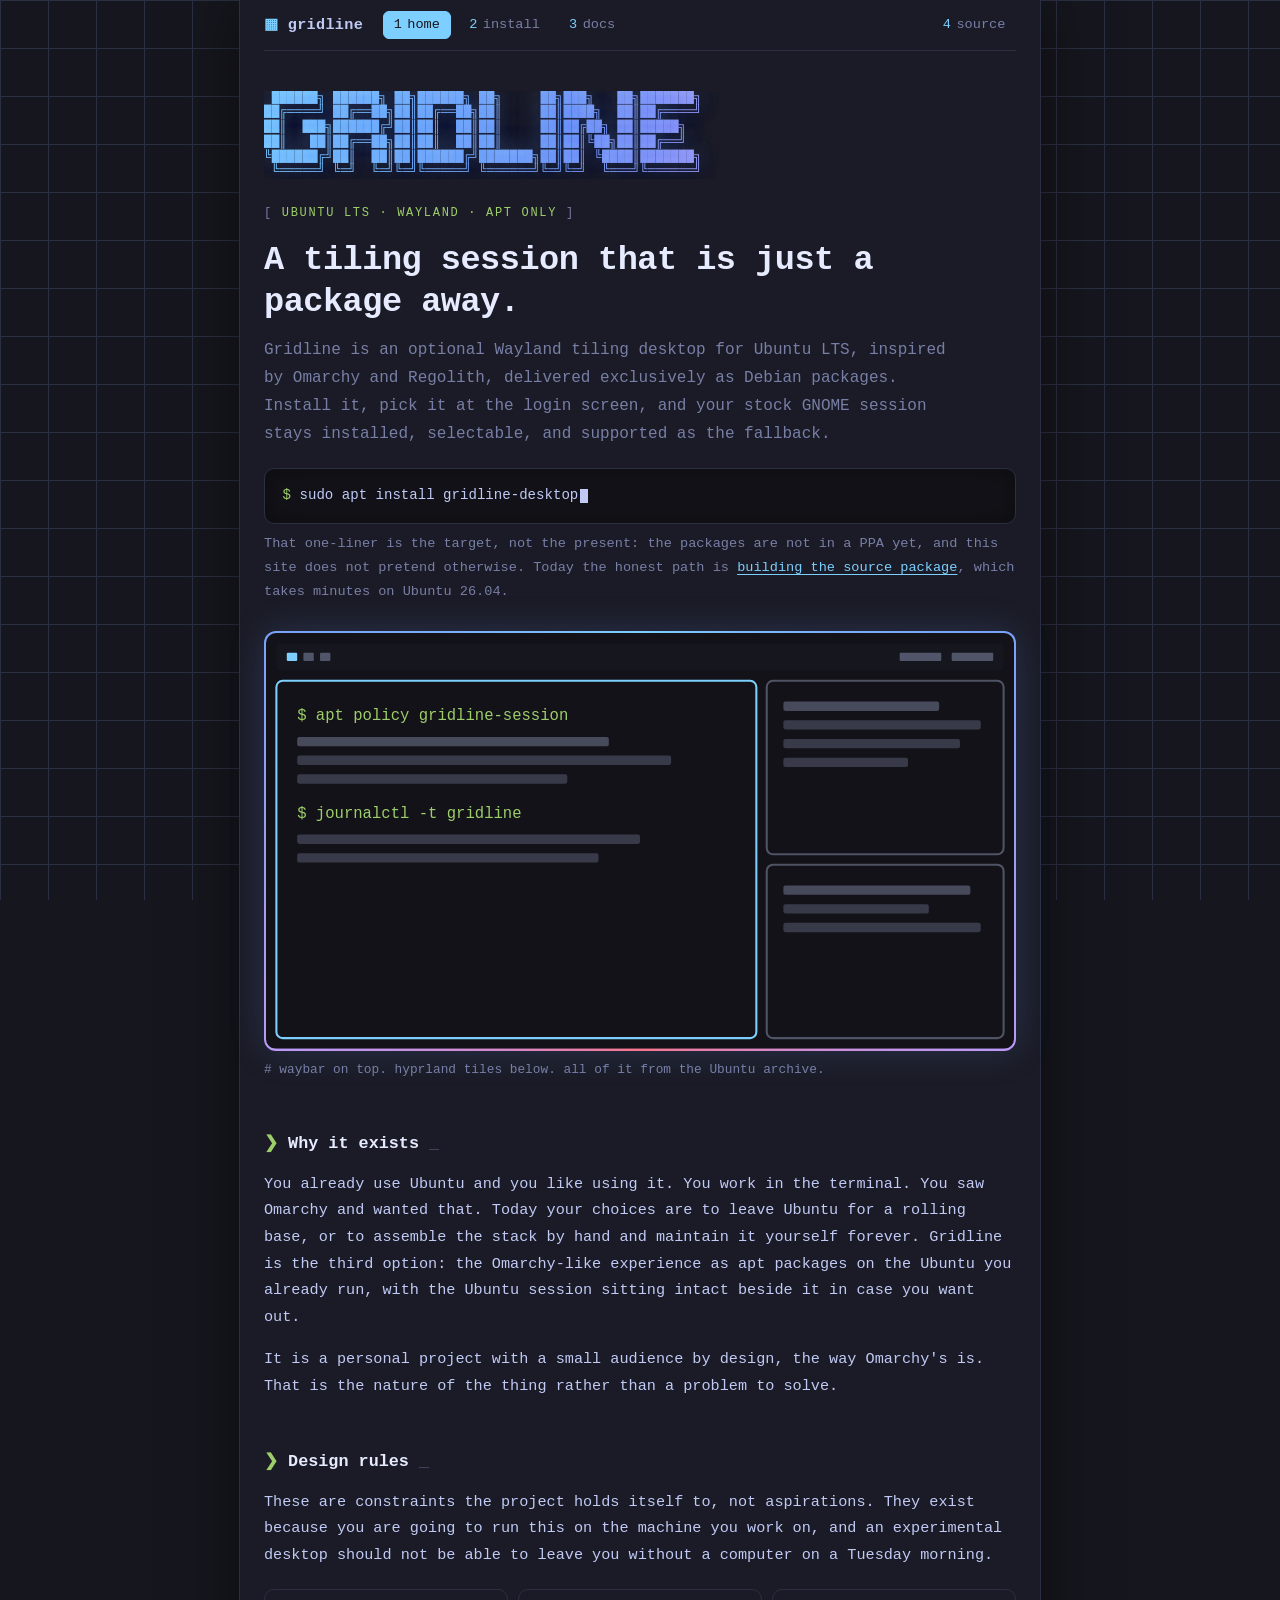
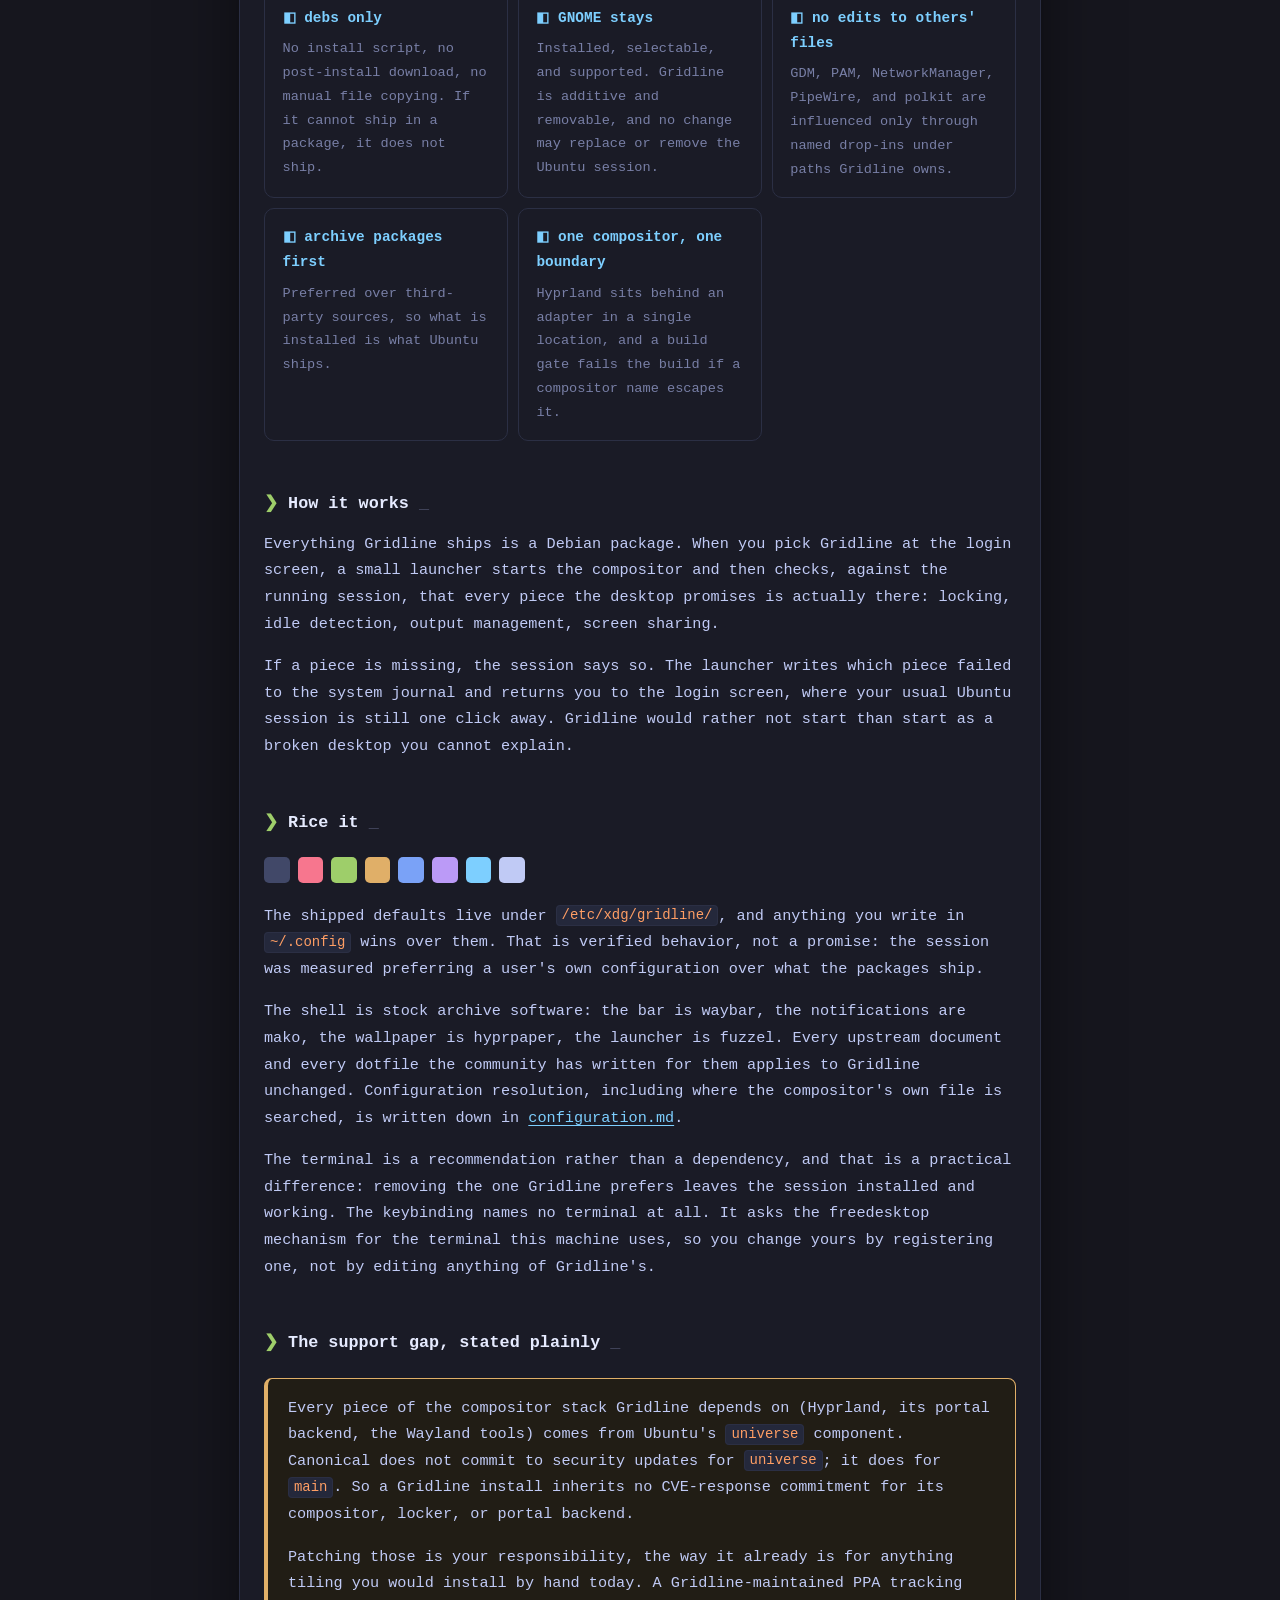
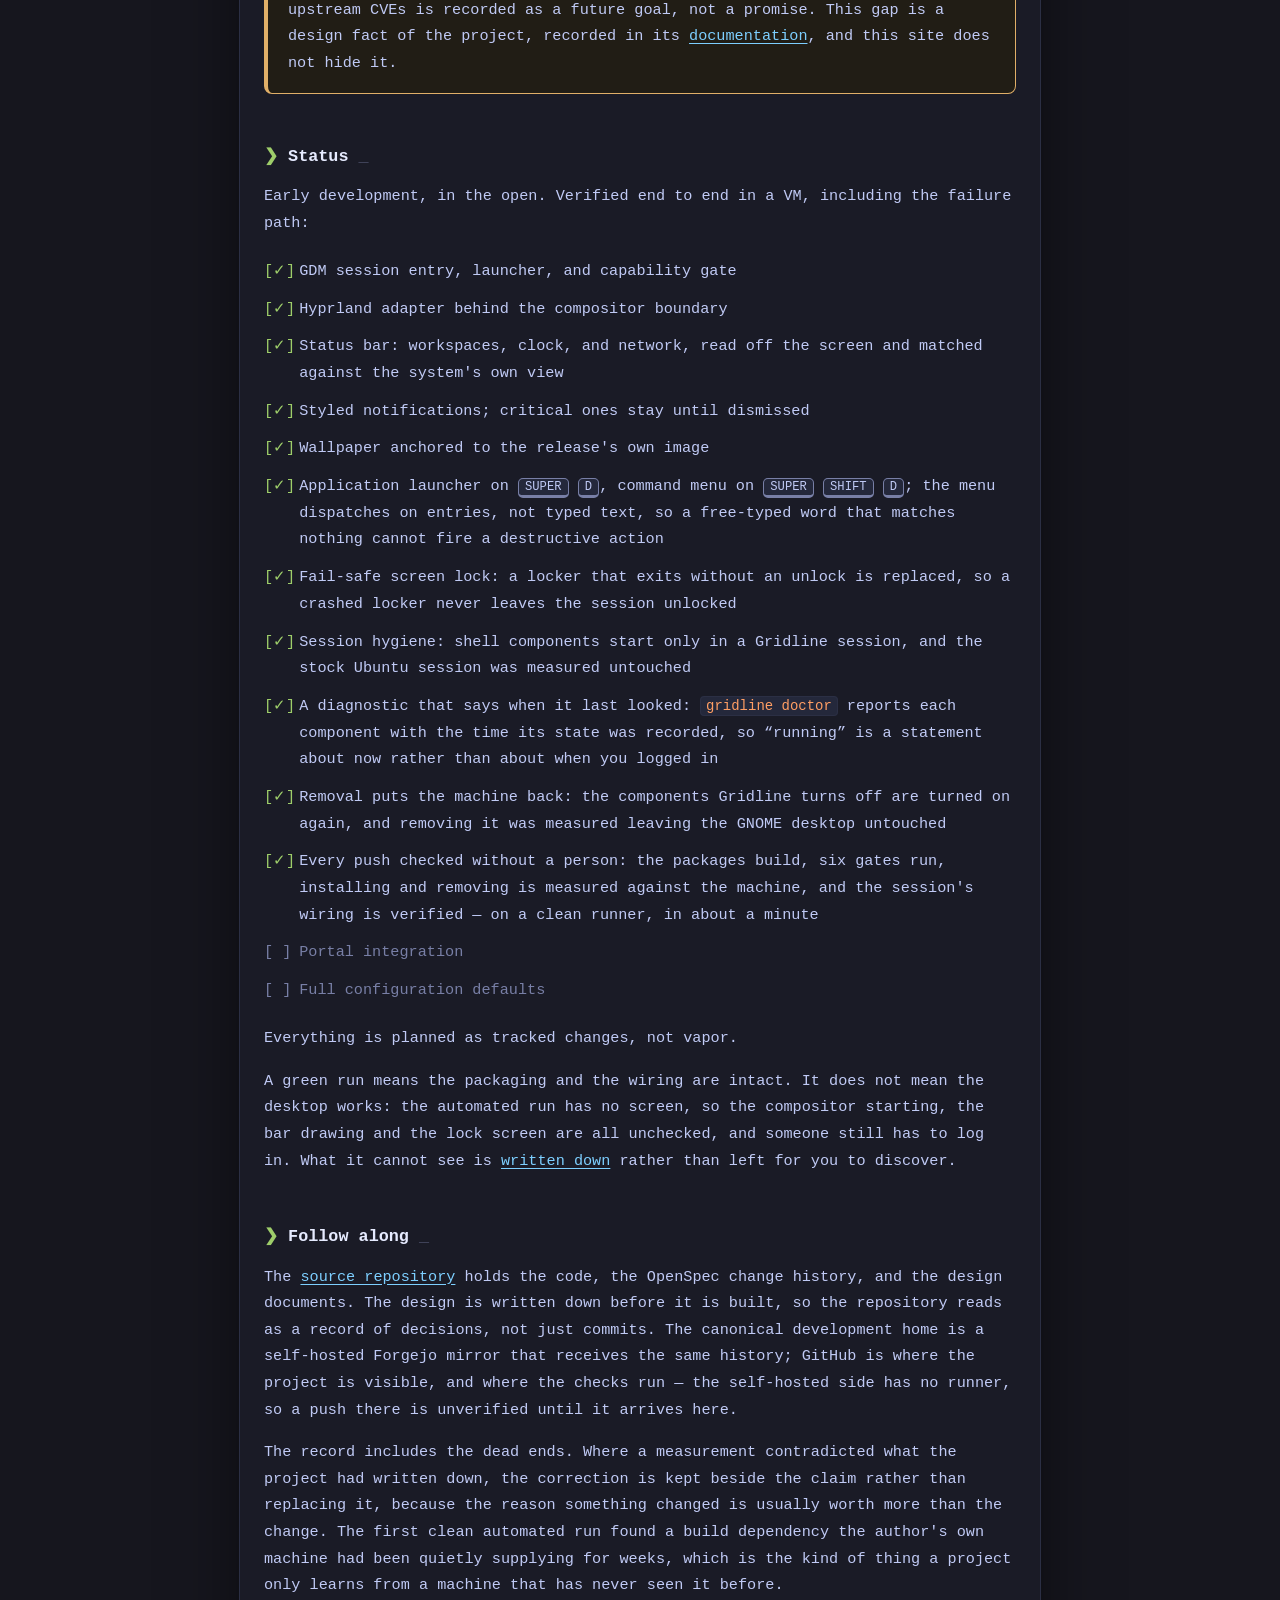
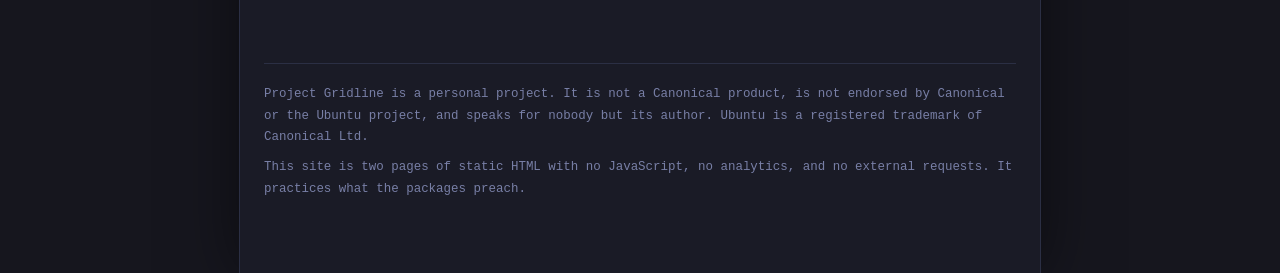
==== commit 9882f525: "docs(website): reflect what the project can now verify about itself Three status items: the diagnost" ====
--- a/website/index.html
+++ b/website/index.html
@@ -154,11 +154,20 @@
   </p>
   <p>
     The shell is stock archive software: the bar is waybar, the
-    notifications are mako, the wallpaper is hyprpaper. Every upstream
-    document and every dotfile the community has written for them applies
-    to Gridline unchanged. Configuration resolution, including where the
-    compositor's own file is searched, is written down in
+    notifications are mako, the wallpaper is hyprpaper, the launcher is
+    fuzzel. Every upstream document and every dotfile the community has
+    written for them applies to Gridline unchanged. Configuration
+    resolution, including where the compositor's own file is searched, is
+    written down in
     <a href="https://github.com/msmarcal/gridline/blob/main/docs/configuration.md">configuration.md</a>.
+  </p>
+  <p>
+    The terminal is a recommendation rather than a dependency, and that is
+    a practical difference: removing the one Gridline prefers leaves the
+    session installed and working. The keybinding names no terminal at all.
+    It asks the freedesktop mechanism for the terminal this machine uses,
+    so you change yours by registering one, not by editing anything of
+    Gridline's.
   </p>
 
   <h2 id="the-support-gap-stated-plainly">The support gap, stated plainly</h2>
@@ -205,11 +214,30 @@
     <li class="done">Session hygiene: shell components start only in a
     Gridline session, and the stock Ubuntu session was measured
     untouched</li>
+    <li class="done">A diagnostic that says when it last looked:
+    <code>gridline doctor</code> reports each component with the time its
+    state was recorded, so &ldquo;running&rdquo; is a statement about now
+    rather than about when you logged in</li>
+    <li class="done">Removal puts the machine back: the components Gridline
+    turns off are turned on again, and removing it was measured leaving the
+    GNOME desktop untouched</li>
+    <li class="done">Every push checked without a person: the packages build,
+    six gates run, installing and removing is measured against the machine,
+    and the session's wiring is verified &mdash; on a clean runner, in about
+    a minute</li>
     <li class="next">Portal integration</li>
     <li class="next">Full configuration defaults</li>
   </ul>
   <p>
     Everything is planned as tracked changes, not vapor.
+  </p>
+  <p>
+    A green run means the packaging and the wiring are intact. It does not
+    mean the desktop works: the automated run has no screen, so the
+    compositor starting, the bar drawing and the lock screen are all
+    unchecked, and someone still has to log in. What it cannot see is
+    <a href="https://github.com/msmarcal/gridline#what-a-green-run-does-not-mean">written
+    down</a> rather than left for you to discover.
   </p>
 
   <h2 id="follow-along">Follow along</h2>
@@ -219,7 +247,18 @@
     design documents. The design is written down before it is built, so the
     repository reads as a record of decisions, not just commits. The
     canonical development home is a self-hosted Forgejo mirror that
-    receives the same history; GitHub is where the project is visible.
+    receives the same history; GitHub is where the project is visible, and
+    where the checks run &mdash; the self-hosted side has no runner, so a
+    push there is unverified until it arrives here.
+  </p>
+  <p>
+    The record includes the dead ends. Where a measurement contradicted
+    what the project had written down, the correction is kept beside the
+    claim rather than replacing it, because the reason something changed
+    is usually worth more than the change. The first clean automated run
+    found a build dependency the author's own machine had been quietly
+    supplying for weeks, which is the kind of thing a project only learns
+    from a machine that has never seen it before.
   </p>
 </main>
 <footer>
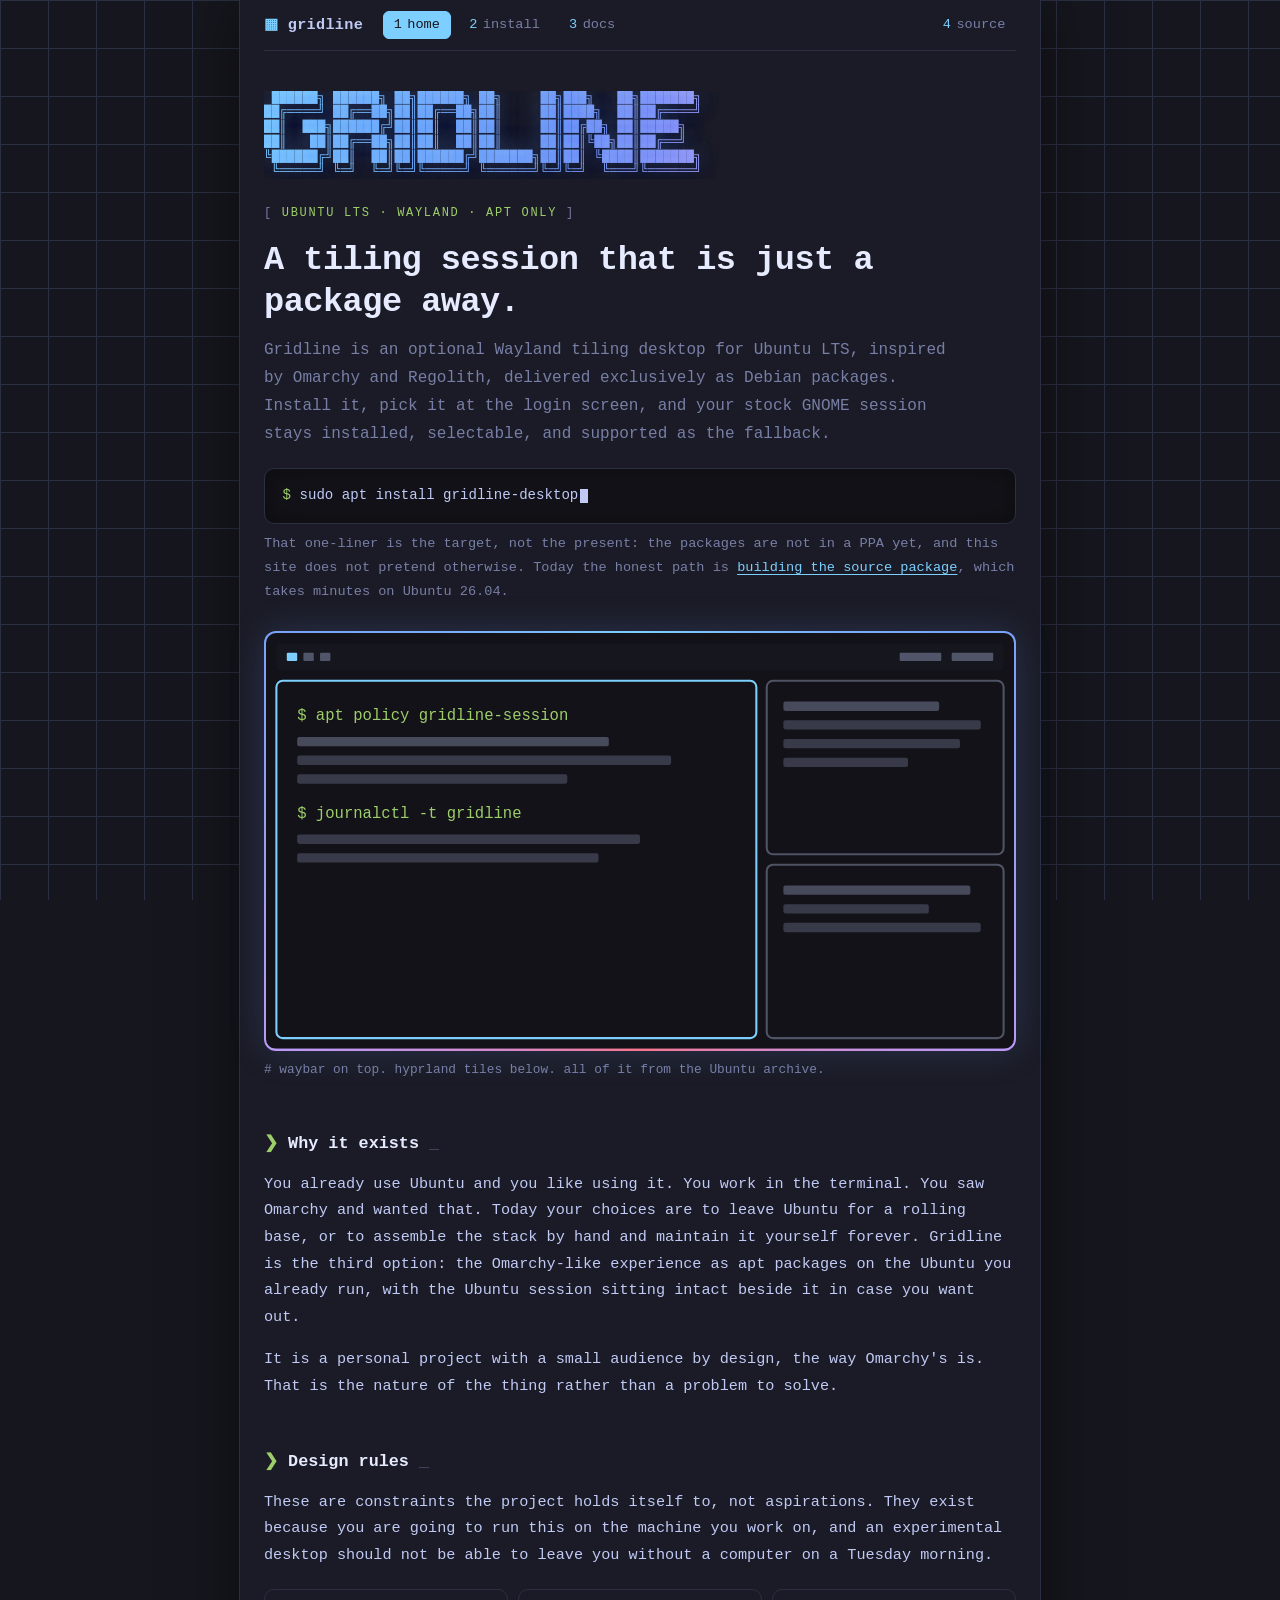
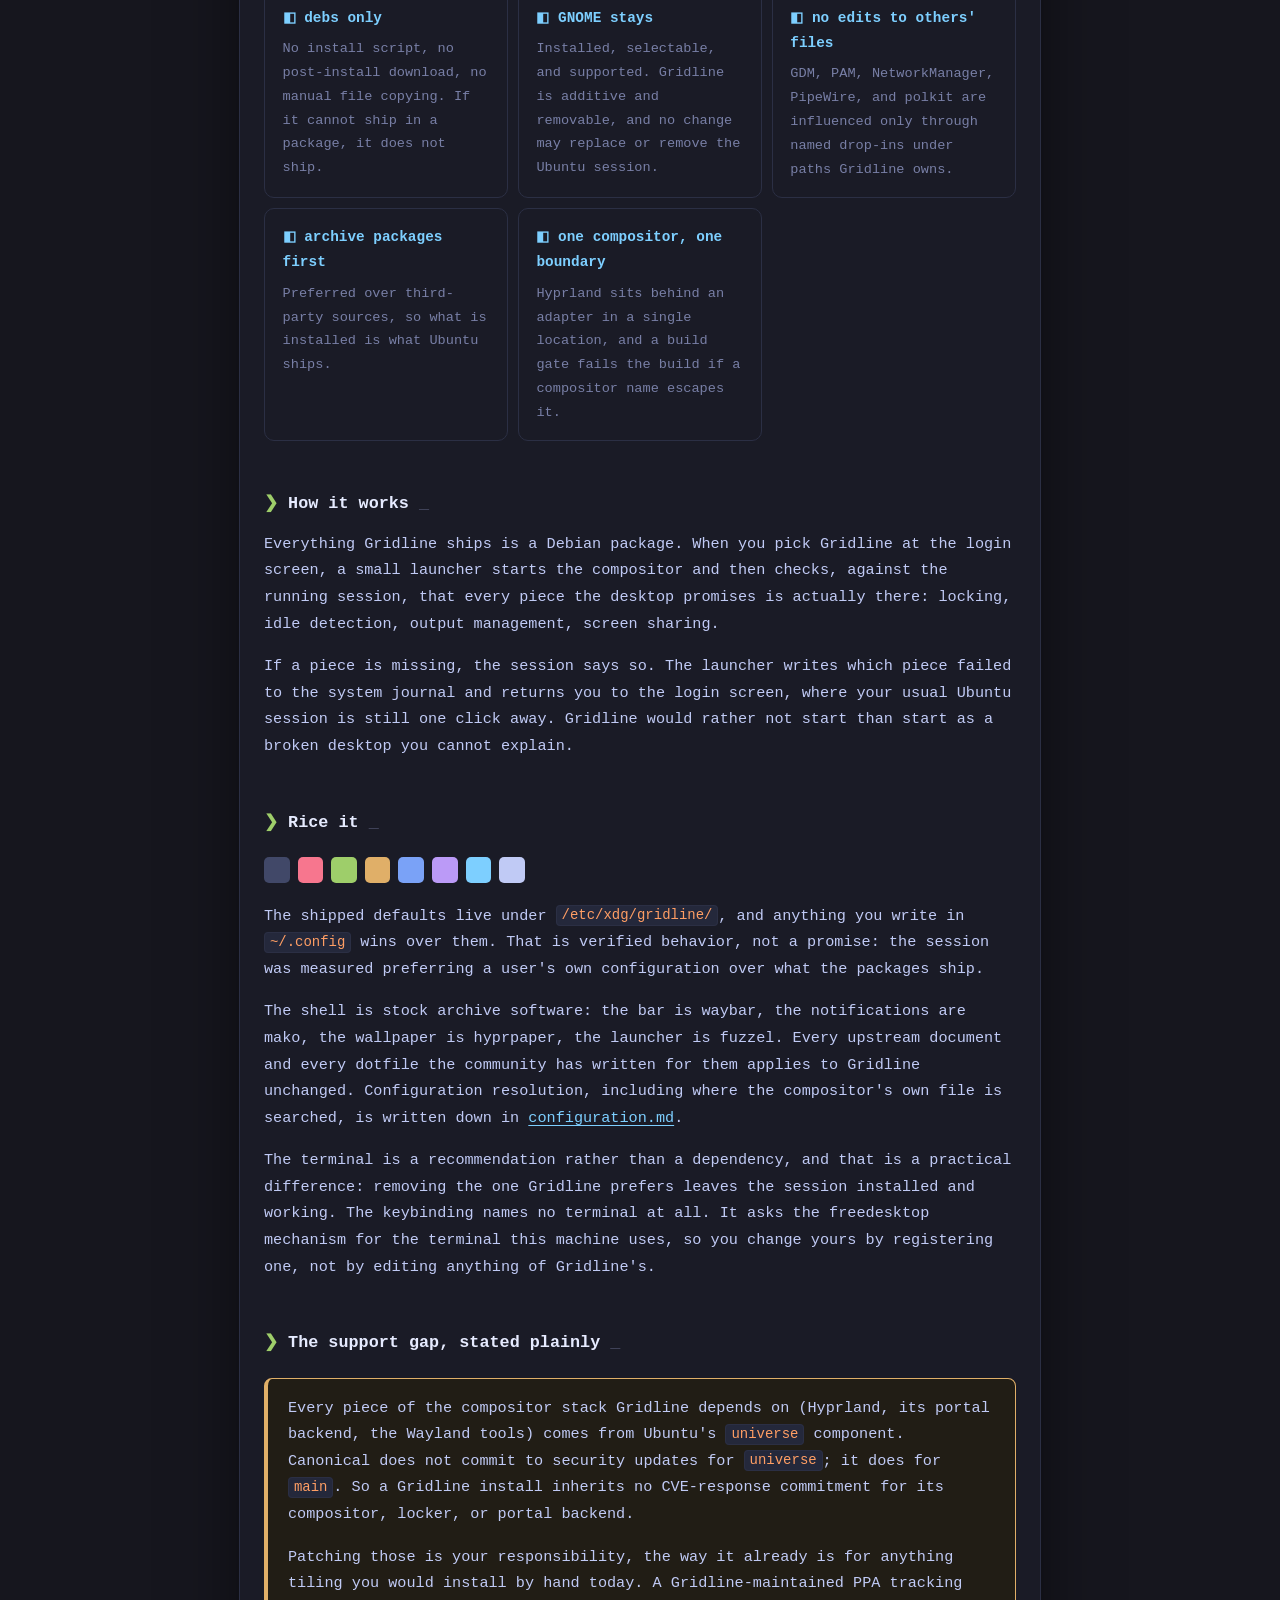
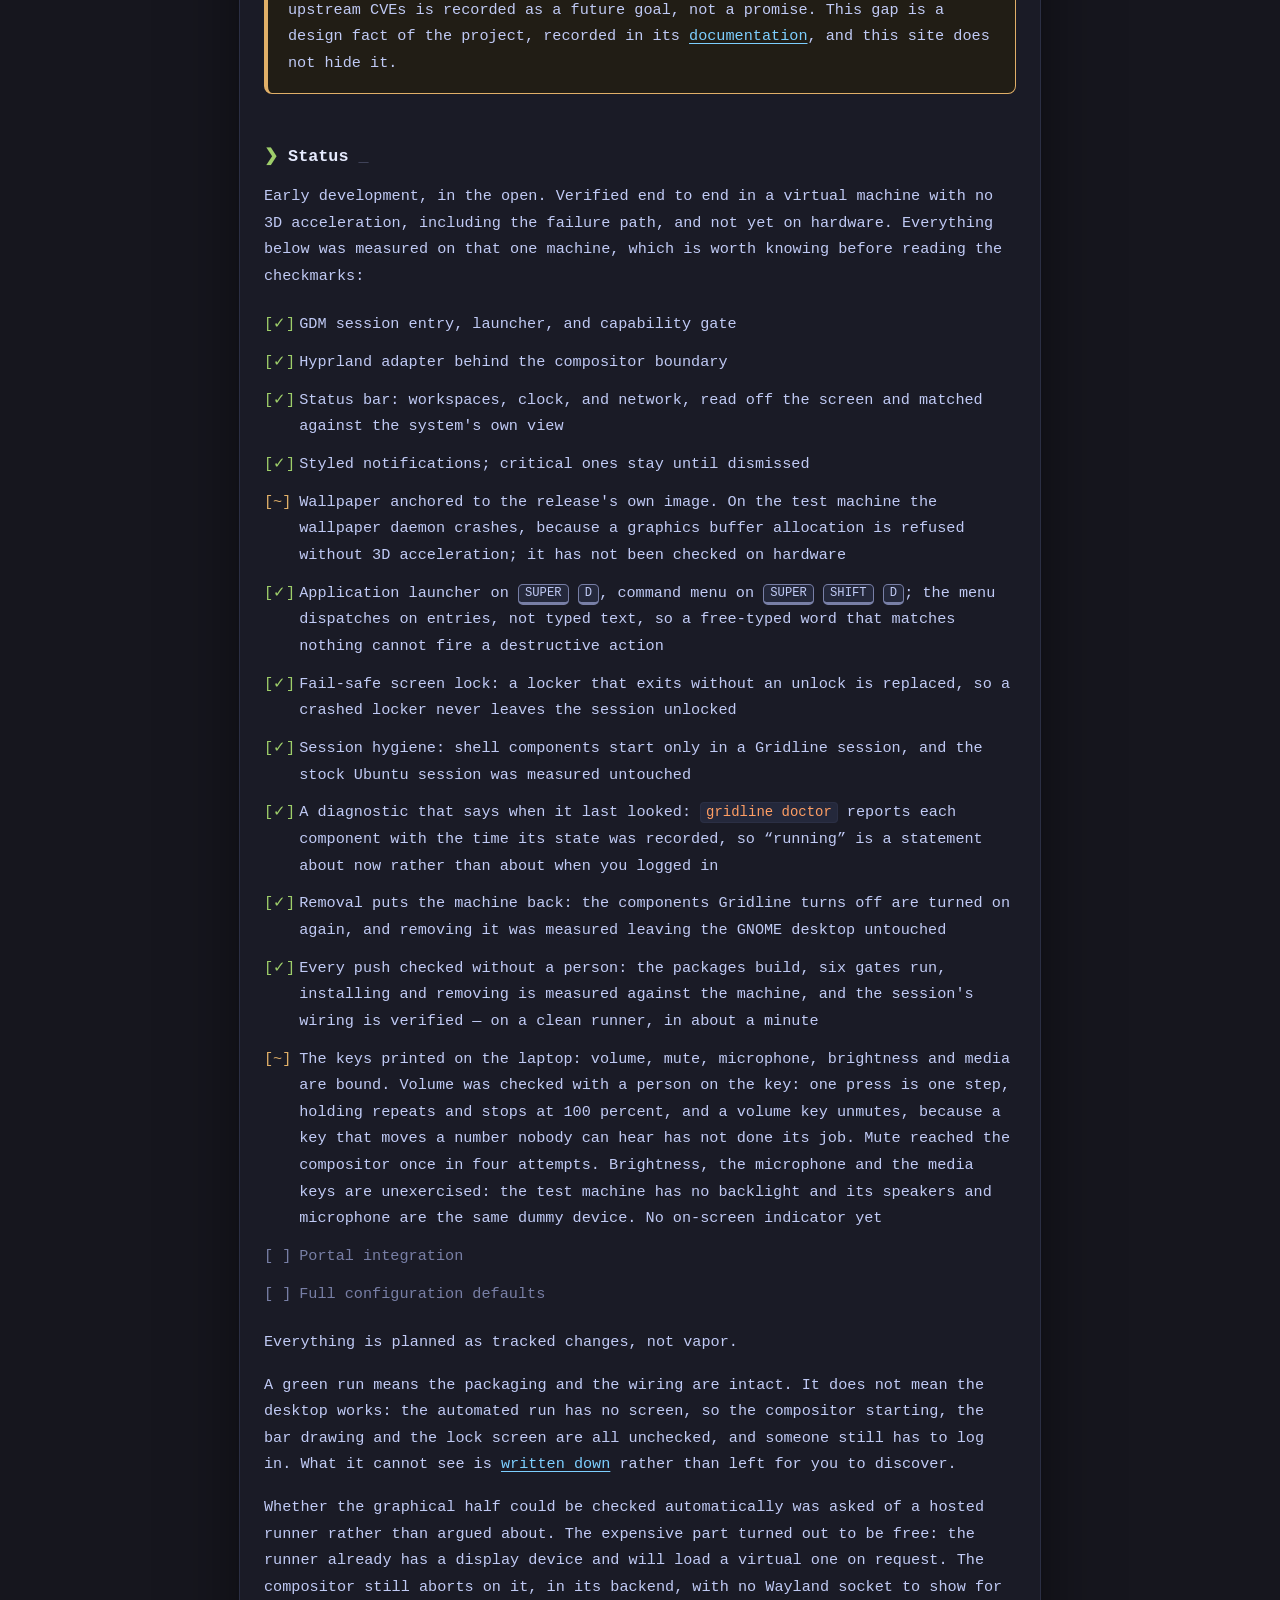
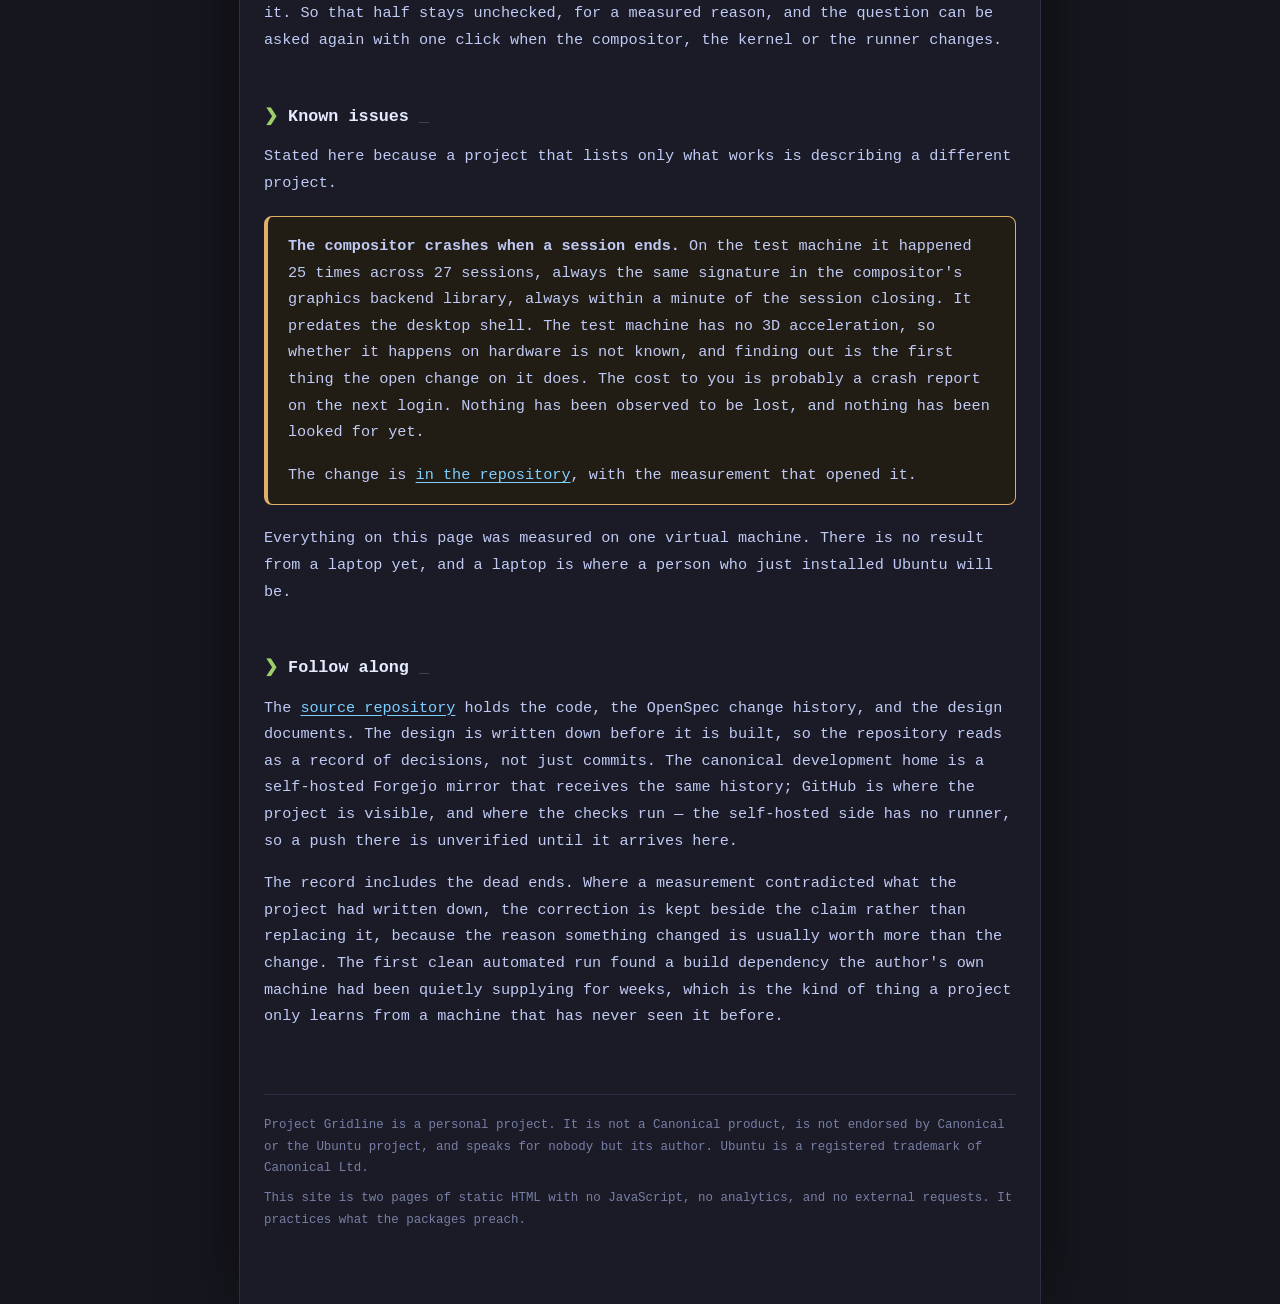
==== commit 8cec758d: "docs(website): say what is unverified, and add the day's work Status gains the hardware keys with ex" ====
--- a/website/index.html
+++ b/website/index.html
@@ -193,8 +193,10 @@
 
   <h2 id="status">Status</h2>
   <p>
-    Early development, in the open. Verified end to end in a VM, including
-    the failure path:
+    Early development, in the open. Verified end to end in a virtual
+    machine with no 3D acceleration, including the failure path, and not
+    yet on hardware. Everything below was measured on that one machine,
+    which is worth knowing before reading the checkmarks:
   </p>
   <ul class="status-list">
     <li class="done">GDM session entry, launcher, and capability gate</li>
@@ -203,7 +205,10 @@
     screen and matched against the system's own view</li>
     <li class="done">Styled notifications; critical ones stay until
     dismissed</li>
-    <li class="done">Wallpaper anchored to the release's own image</li>
+    <li class="partial">Wallpaper anchored to the release's own image. On the
+    test machine the wallpaper daemon crashes, because a graphics buffer
+    allocation is refused without 3D acceleration; it has not been checked
+    on hardware</li>
     <li class="done">Application launcher on <kbd>SUPER</kbd>&nbsp;<kbd>D</kbd>, command menu on
     <kbd>SUPER</kbd>&nbsp;<kbd>SHIFT</kbd>&nbsp;<kbd>D</kbd>; the menu dispatches on entries, not typed text,
     so a free-typed word that matches nothing cannot fire a destructive
@@ -225,6 +230,14 @@
     six gates run, installing and removing is measured against the machine,
     and the session's wiring is verified &mdash; on a clean runner, in about
     a minute</li>
+    <li class="partial">The keys printed on the laptop: volume, mute,
+    microphone, brightness and media are bound. Volume was checked with a
+    person on the key: one press is one step, holding repeats and stops at
+    100 percent, and a volume key unmutes, because a key that moves a number
+    nobody can hear has not done its job. Mute reached the compositor once in
+    four attempts. Brightness, the microphone and the media keys are
+    unexercised: the test machine has no backlight and its speakers and
+    microphone are the same dummy device. No on-screen indicator yet</li>
     <li class="next">Portal integration</li>
     <li class="next">Full configuration defaults</li>
   </ul>
@@ -238,6 +251,43 @@
     unchecked, and someone still has to log in. What it cannot see is
     <a href="https://github.com/msmarcal/gridline#what-a-green-run-does-not-mean">written
     down</a> rather than left for you to discover.
+  </p>
+  <p>
+    Whether the graphical half could be checked automatically was asked of a
+    hosted runner rather than argued about. The expensive part turned out to
+    be free: the runner already has a display device and will load a virtual
+    one on request. The compositor still aborts on it, in its backend, with
+    no Wayland socket to show for it. So that half stays unchecked, for a
+    measured reason, and the question can be asked again with one click when
+    the compositor, the kernel or the runner changes.
+  </p>
+
+  <h2 id="known-issues">Known issues</h2>
+  <p>
+    Stated here because a project that lists only what works is describing a
+    different project.
+  </p>
+  <div class="callout">
+    <p>
+      <strong>The compositor crashes when a session ends.</strong> On the test
+      machine it happened 25 times across 27 sessions, always the same
+      signature in the compositor's graphics backend library, always within a
+      minute of the session closing. It predates the desktop shell. The test
+      machine has no 3D acceleration, so whether it happens on hardware is not
+      known, and finding out is the first thing the open change on it does.
+      The cost to you is probably a crash report on the next login. Nothing
+      has been observed to be lost, and nothing has been looked for yet.
+    </p>
+    <p>
+      The change is
+      <a href="https://github.com/msmarcal/gridline/tree/main/openspec/changes/report-the-compositor-crash-on-teardown">in
+      the repository</a>, with the measurement that opened it.
+    </p>
+  </div>
+  <p>
+    Everything on this page was measured on one virtual machine. There is no
+    result from a laptop yet, and a laptop is where a person who just
+    installed Ubuntu will be.
   </p>
 
   <h2 id="follow-along">Follow along</h2>
--- a/website/style.css
+++ b/website/style.css
@@ -385,6 +385,10 @@
 
 .status-list li.done::before { content: "[✓]"; color: var(--green); }
 .status-list li.next::before { content: "[ ]"; color: var(--ink-soft); }
+/* Built and bound, and only partly verified. The list had two states, done
+   and next, so anything half-measured had to be called one of them; calling
+   it done overstates it and calling it next understates it. */
+.status-list li.partial::before { content: "[~]"; color: var(--yellow); }
 
 .status-list li.next { color: var(--ink-soft); }
 
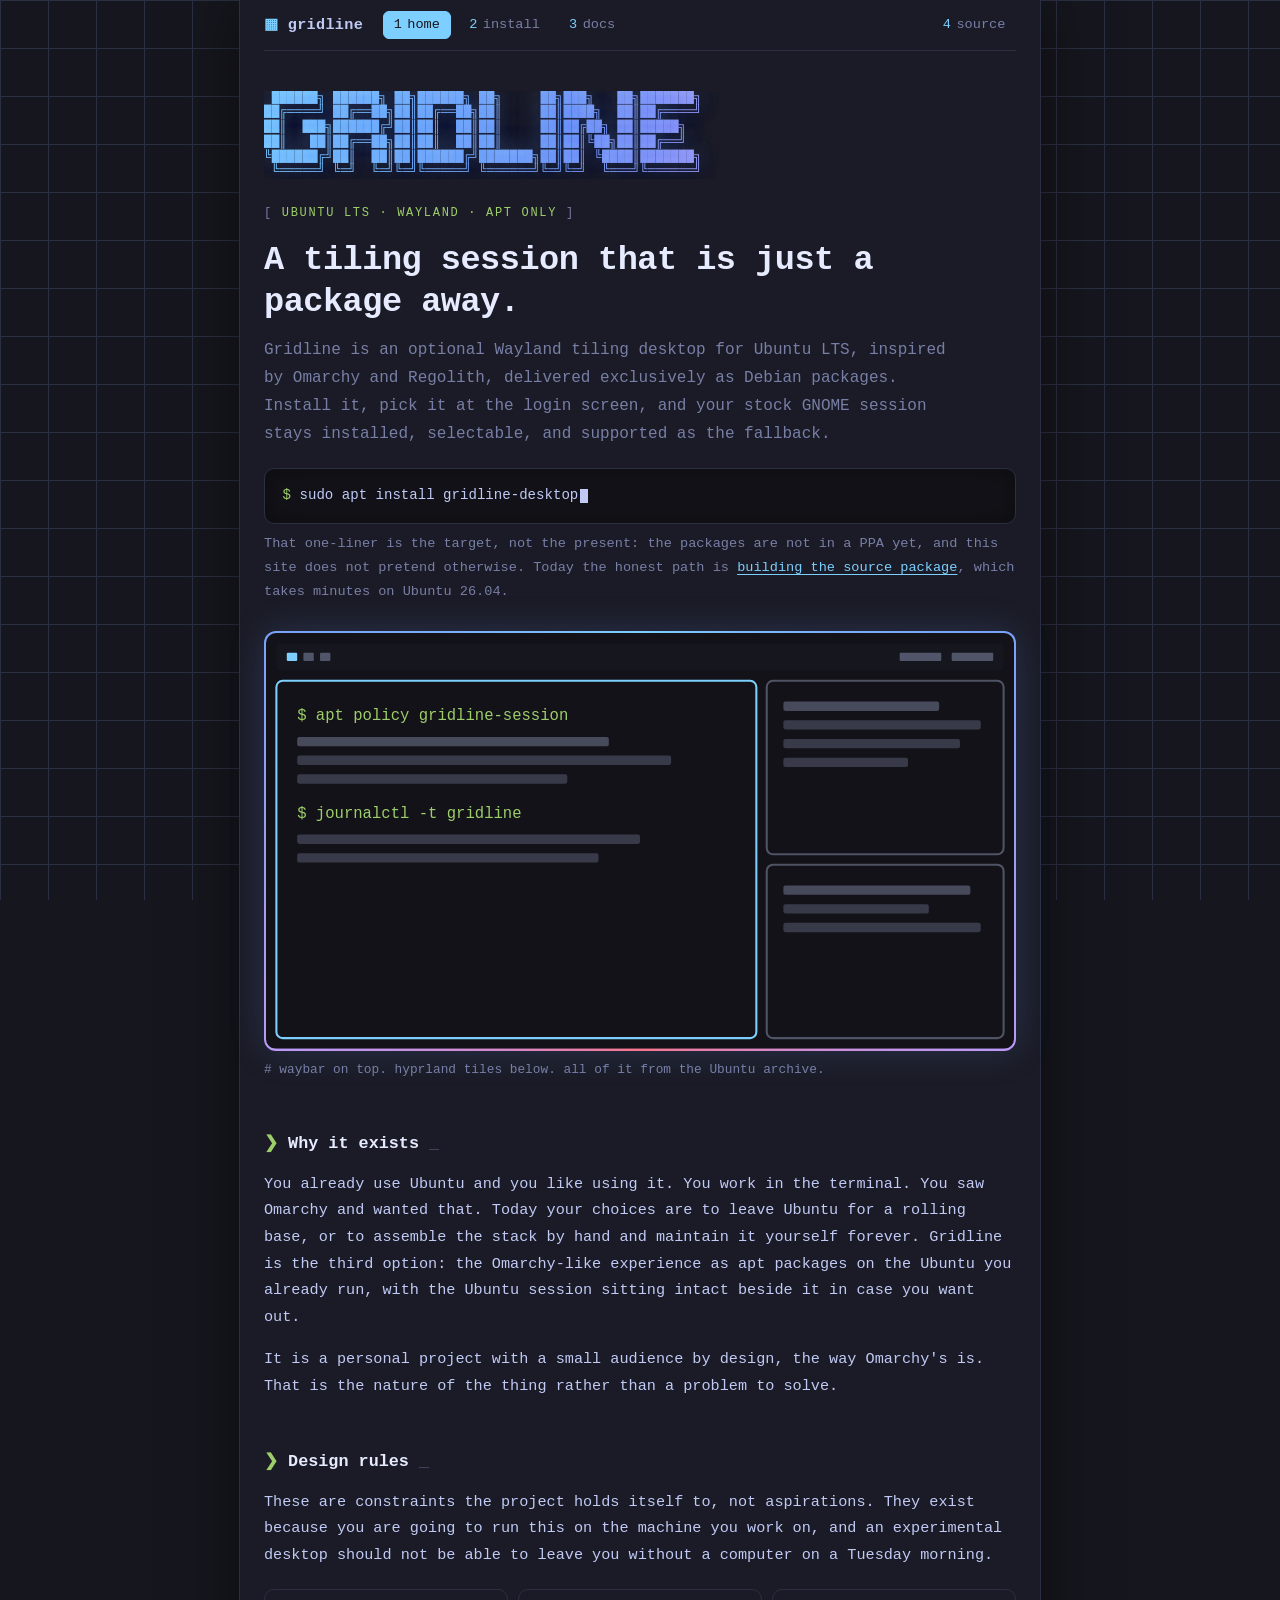
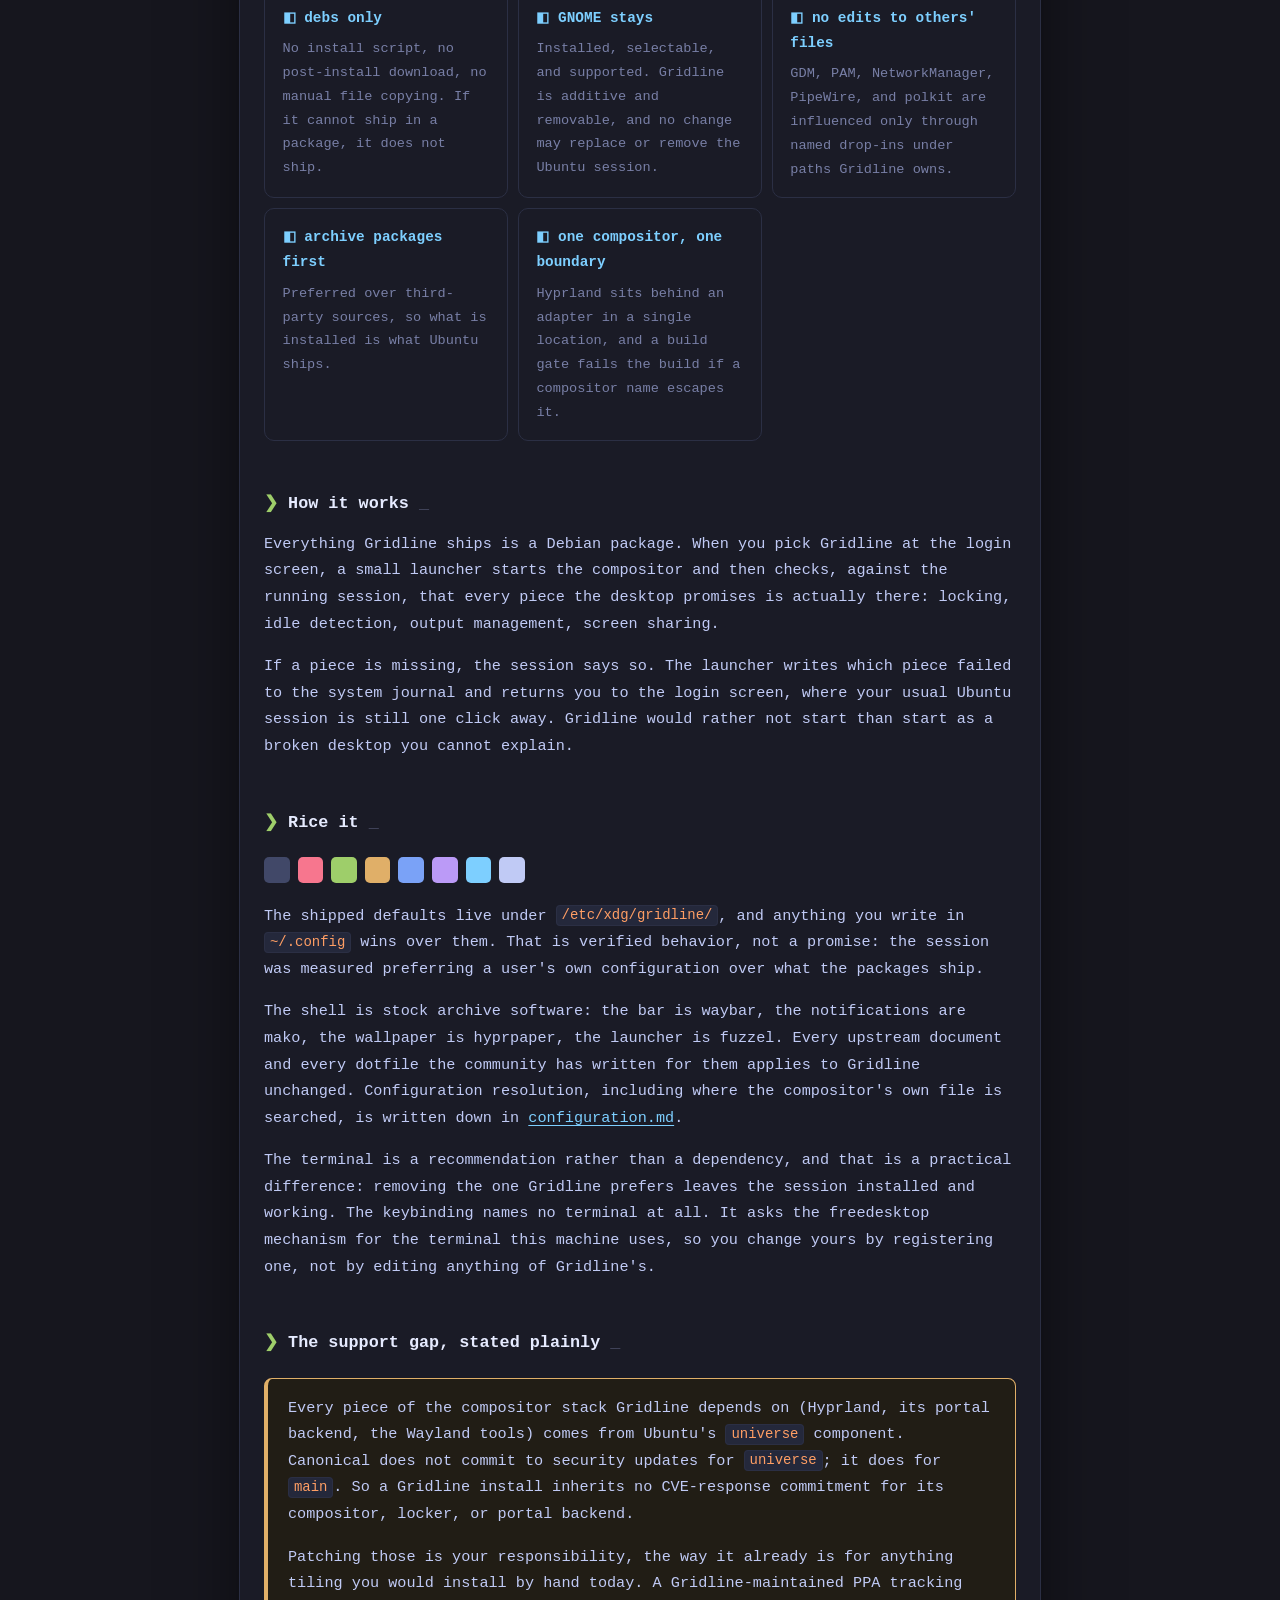
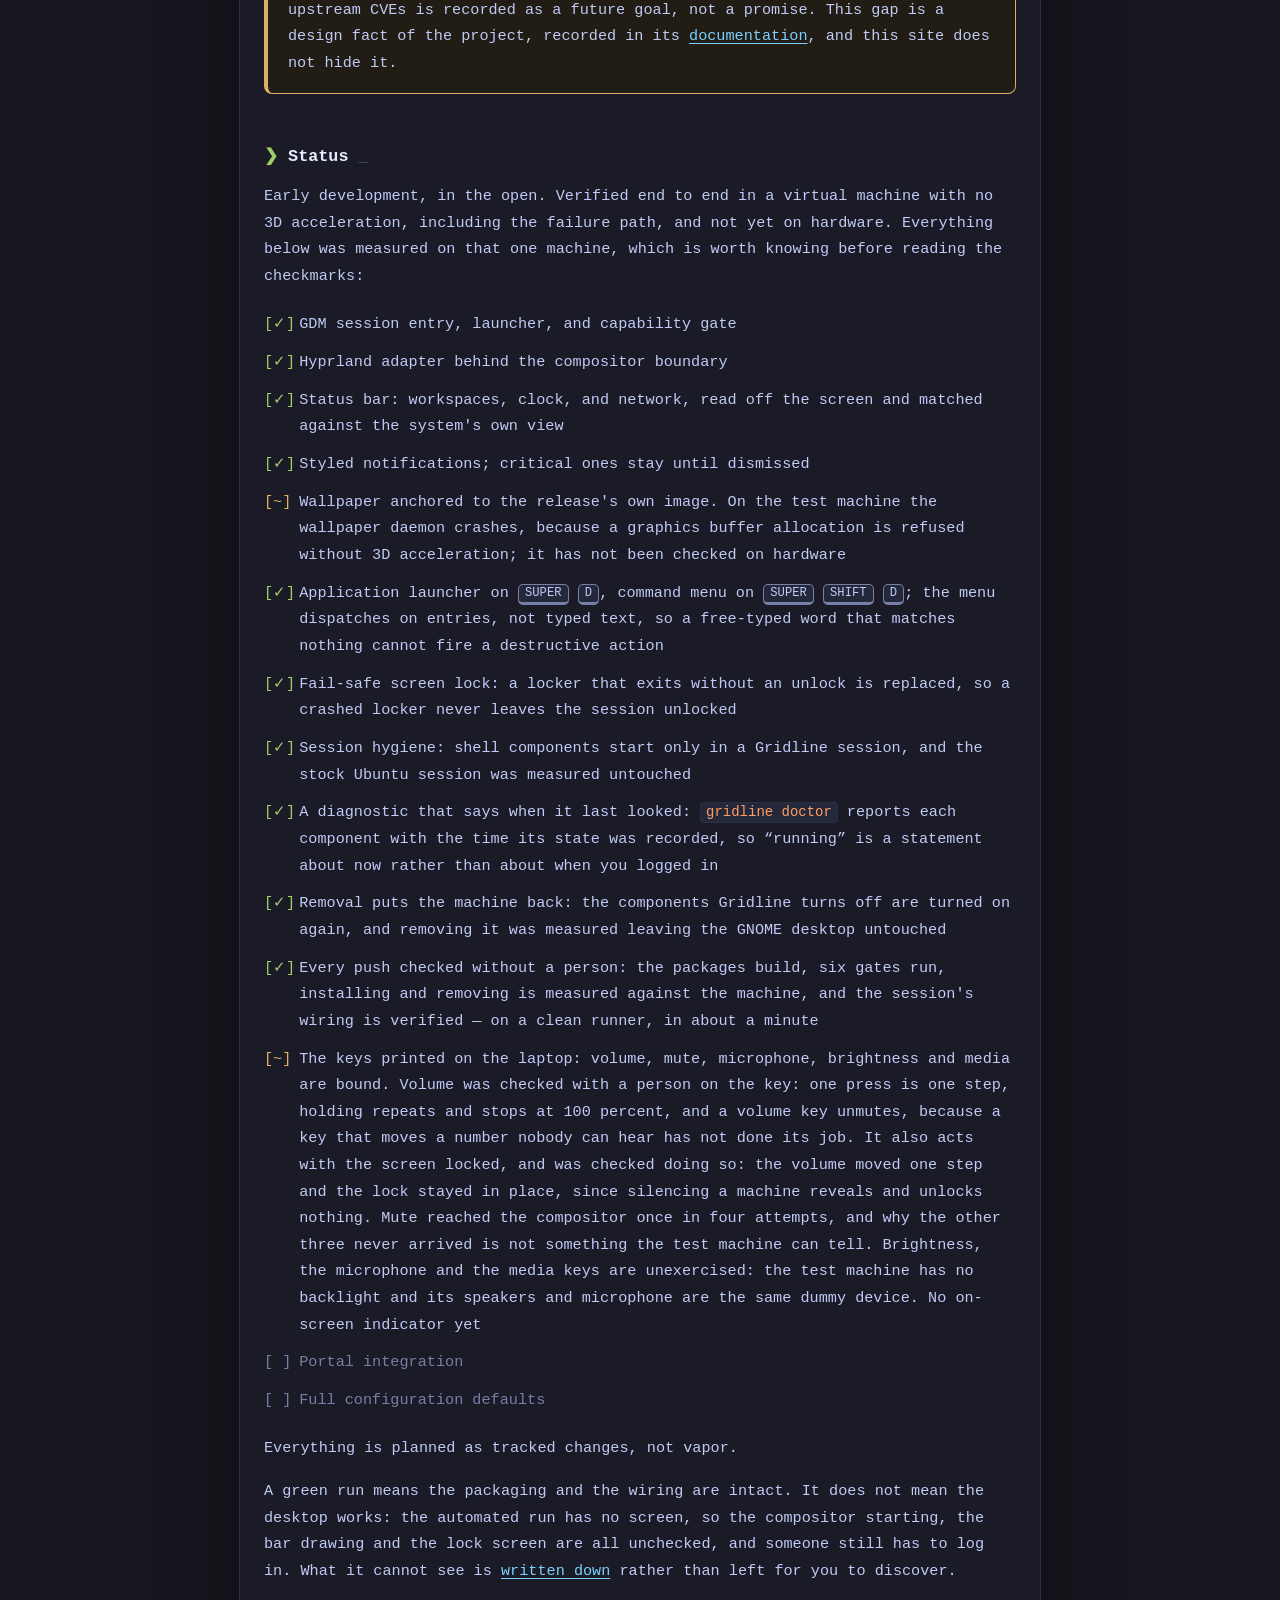
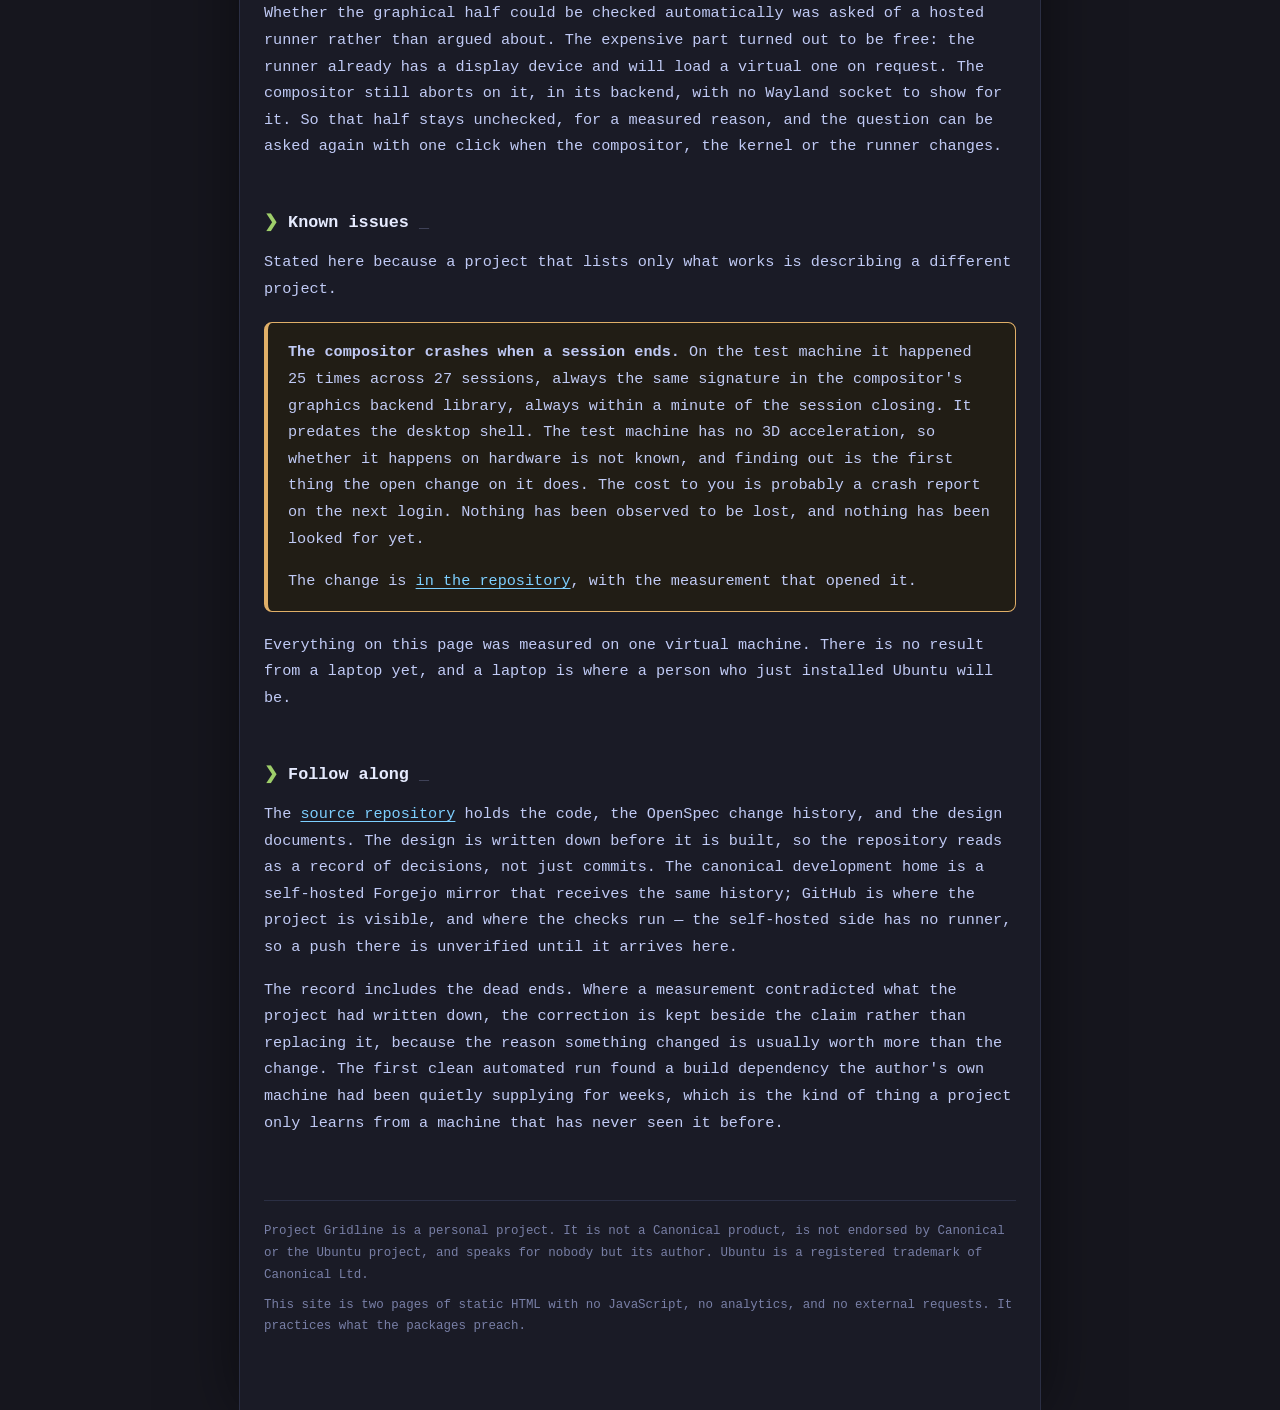
==== commit 9fee6052: "docs(website): say the keys act while the screen is locked The hardware keys item gains the result o" ====
--- a/website/index.html
+++ b/website/index.html
@@ -234,8 +234,12 @@
     microphone, brightness and media are bound. Volume was checked with a
     person on the key: one press is one step, holding repeats and stops at
     100 percent, and a volume key unmutes, because a key that moves a number
-    nobody can hear has not done its job. Mute reached the compositor once in
-    four attempts. Brightness, the microphone and the media keys are
+    nobody can hear has not done its job. It also acts with the screen
+    locked, and was checked doing so: the volume moved one step and the lock
+    stayed in place, since silencing a machine reveals and unlocks nothing.
+    Mute reached the compositor once in four attempts, and why the other
+    three never arrived is not something the test machine can tell.
+    Brightness, the microphone and the media keys are
     unexercised: the test machine has no backlight and its speakers and
     microphone are the same dummy device. No on-screen indicator yet</li>
     <li class="next">Portal integration</li>
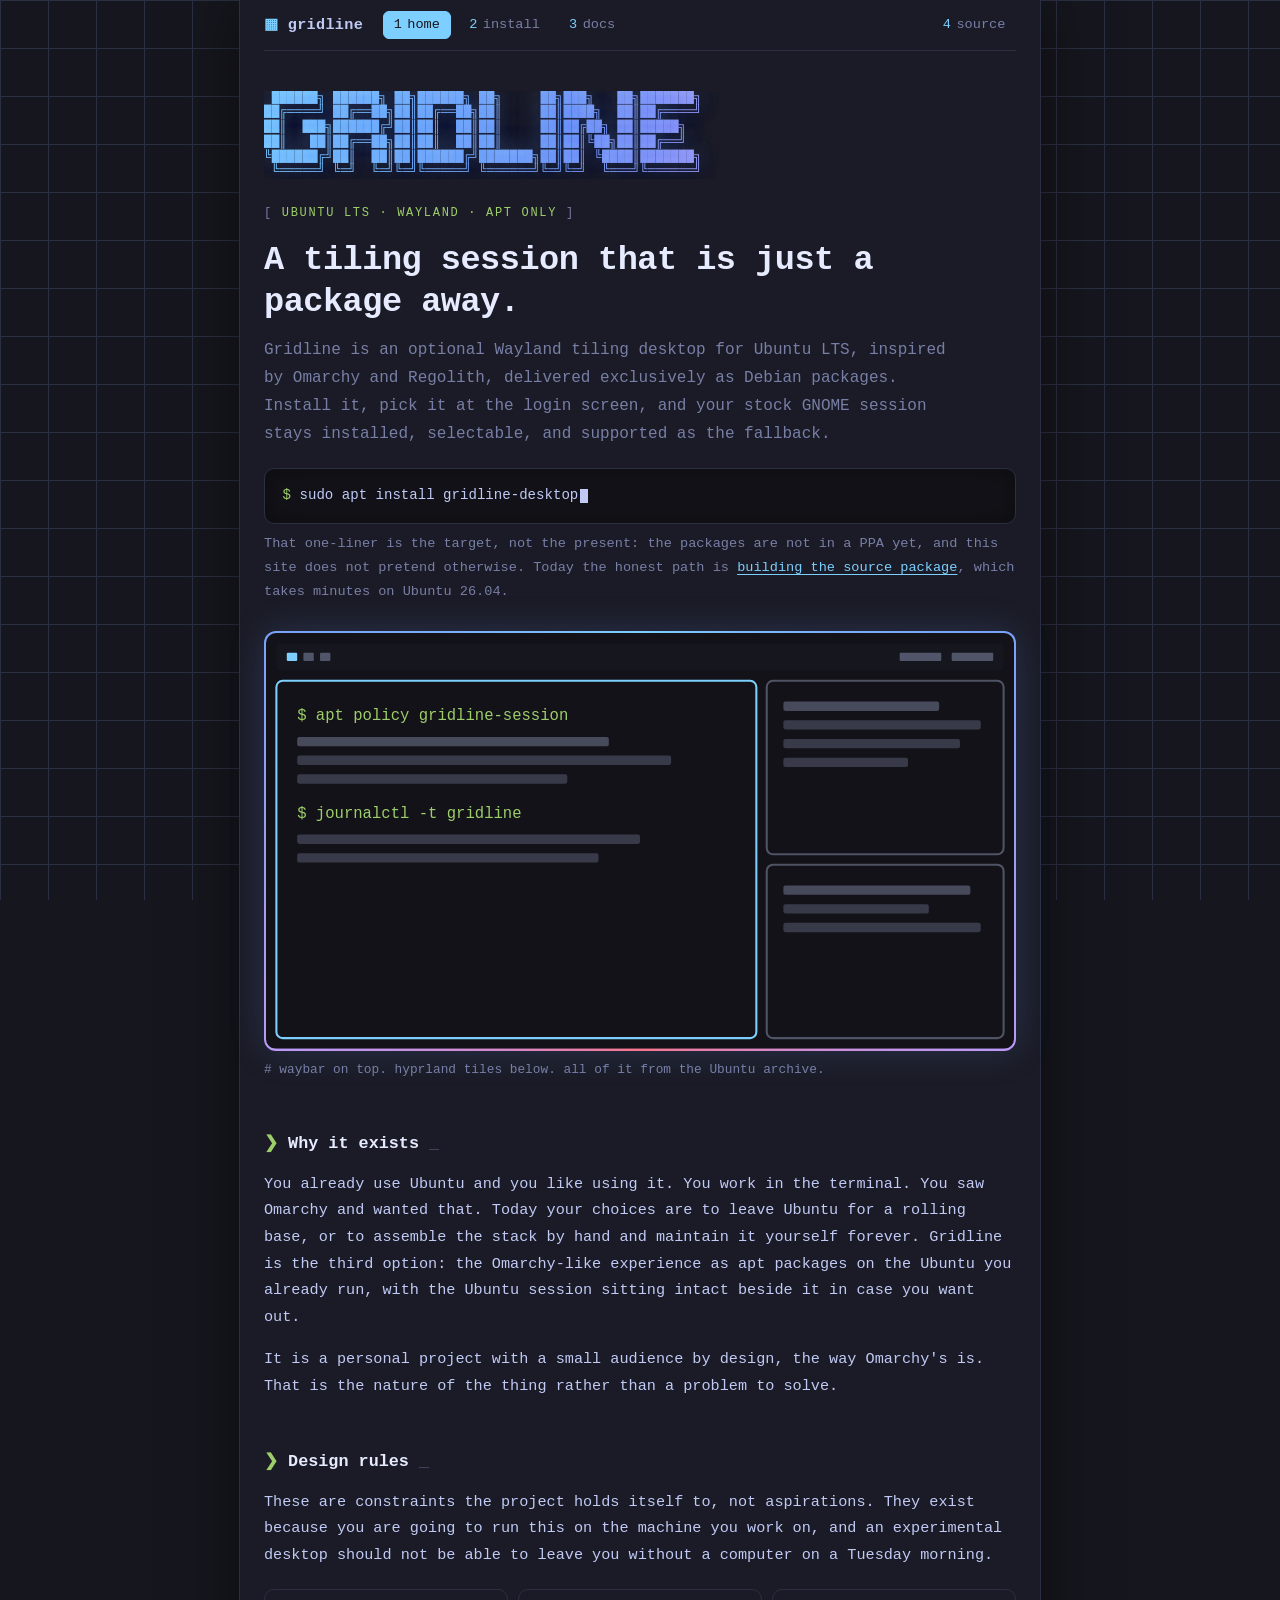
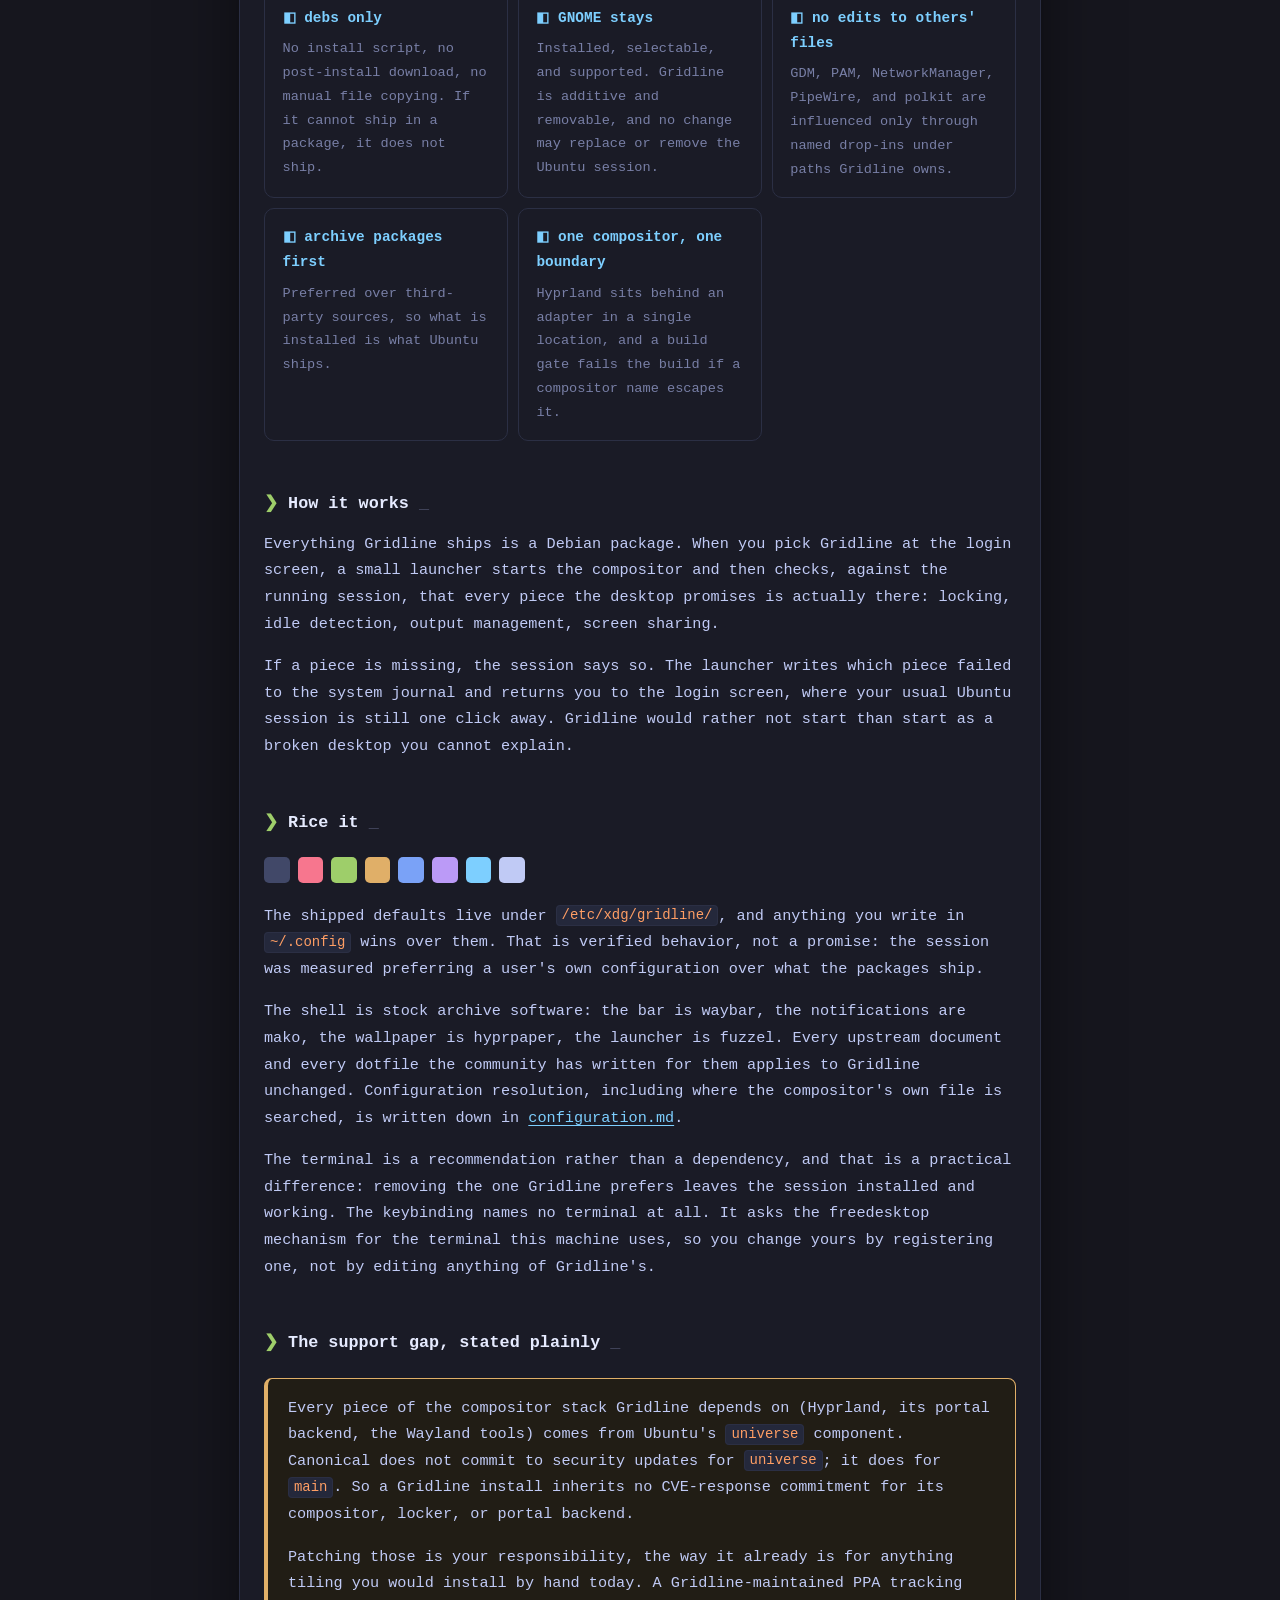
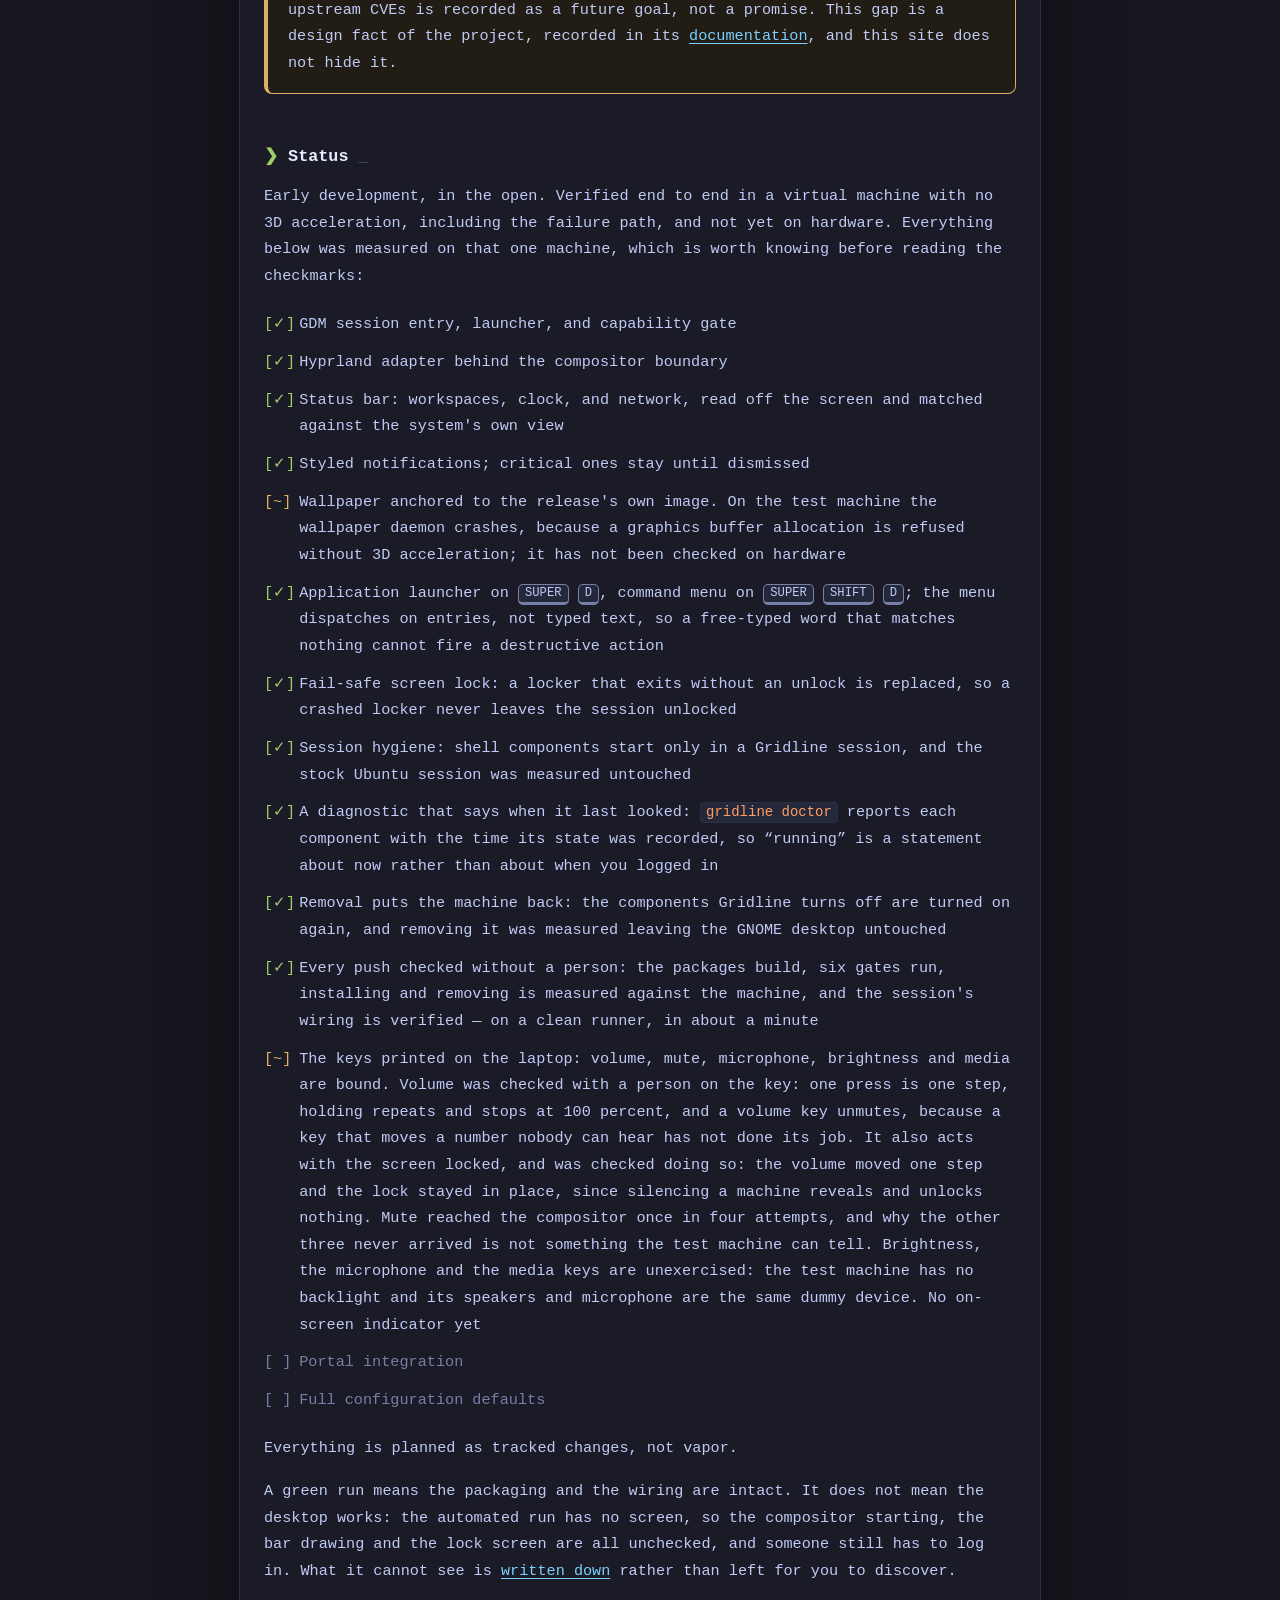
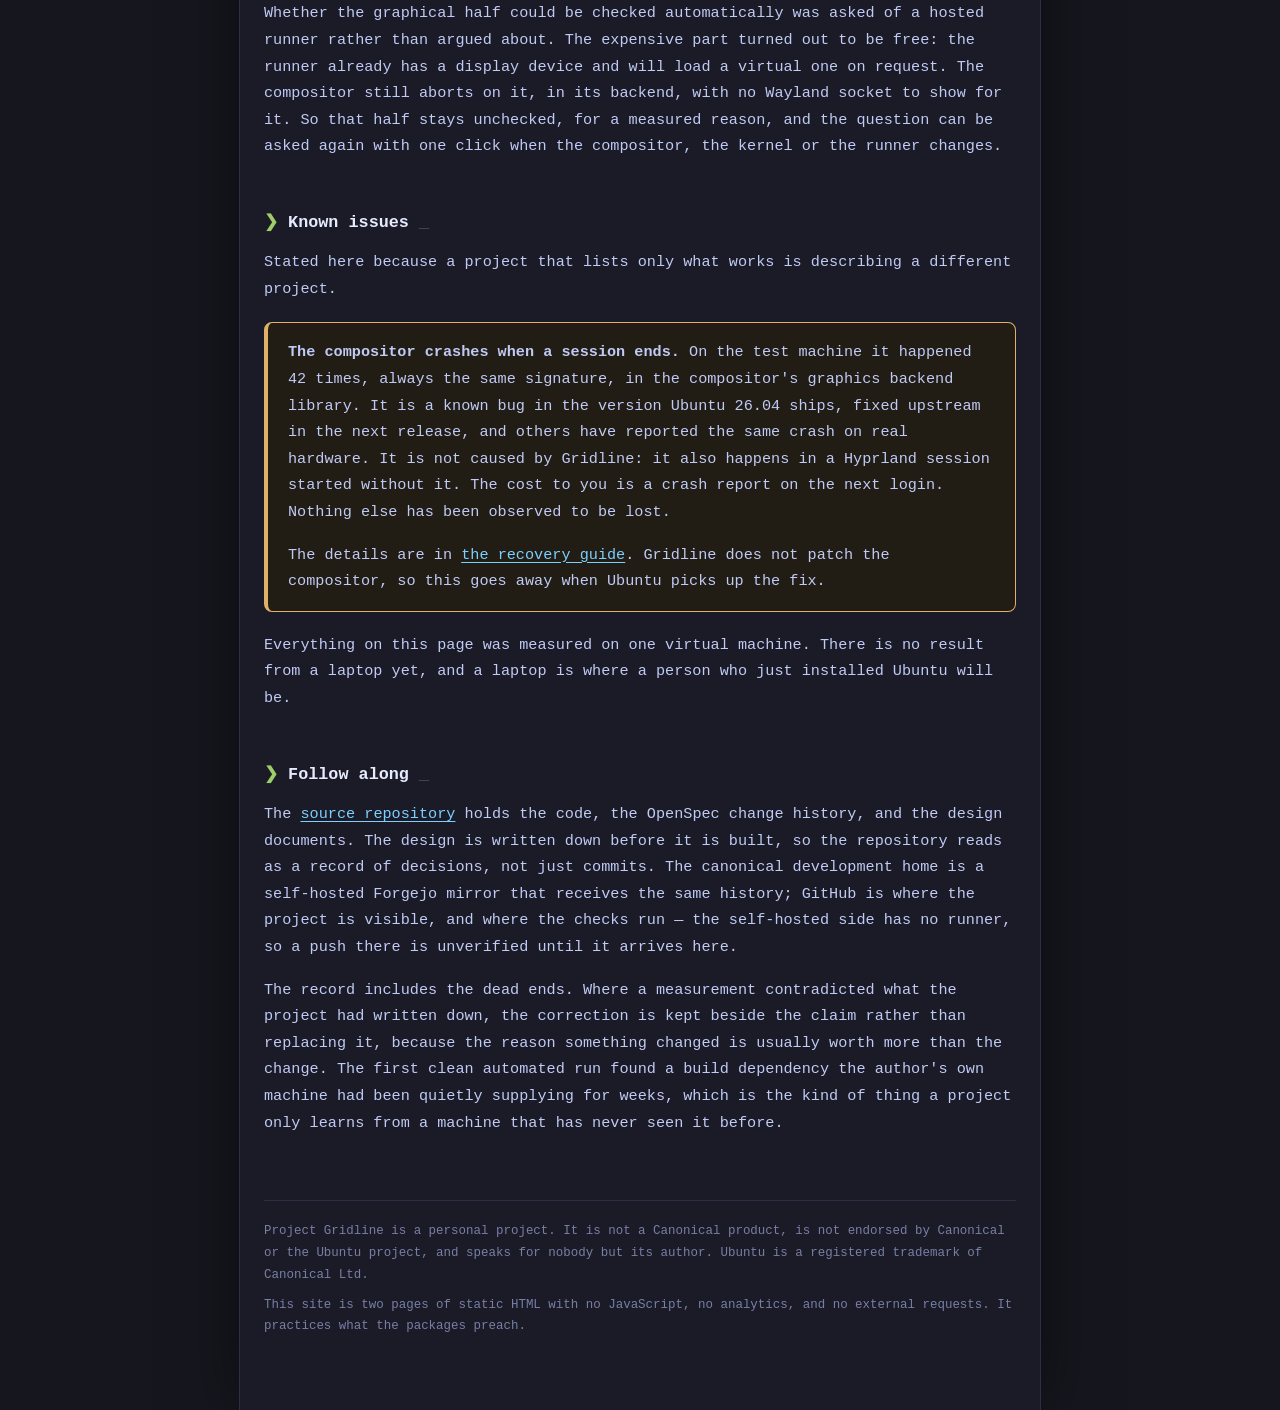
==== commit a773dc3c: "docs(openspec): trace the exit crash to libaquamarine 0.10.0 The compositor segfaults while exiting," ====
--- a/website/index.html
+++ b/website/index.html
@@ -274,18 +274,19 @@
   <div class="callout">
     <p>
       <strong>The compositor crashes when a session ends.</strong> On the test
-      machine it happened 25 times across 27 sessions, always the same
-      signature in the compositor's graphics backend library, always within a
-      minute of the session closing. It predates the desktop shell. The test
-      machine has no 3D acceleration, so whether it happens on hardware is not
-      known, and finding out is the first thing the open change on it does.
-      The cost to you is probably a crash report on the next login. Nothing
-      has been observed to be lost, and nothing has been looked for yet.
+      machine it happened 42 times, always the same signature, in the
+      compositor's graphics backend library. It is a known bug in the version
+      Ubuntu 26.04 ships, fixed upstream in the next release, and others have
+      reported the same crash on real hardware. It is not caused by Gridline: it
+      also happens in a Hyprland session started without it. The cost to you is
+      a crash report on the next login. Nothing else has been observed to be
+      lost.
     </p>
     <p>
-      The change is
-      <a href="https://github.com/msmarcal/gridline/tree/main/openspec/changes/report-the-compositor-crash-on-teardown">in
-      the repository</a>, with the measurement that opened it.
+      The details are in
+      <a href="https://github.com/msmarcal/gridline/blob/main/docs/recovery.md#a-crash-report-appears-after-you-log-out">the
+      recovery guide</a>. Gridline does not patch the compositor, so this goes
+      away when Ubuntu picks up the fix.
     </p>
   </div>
   <p>
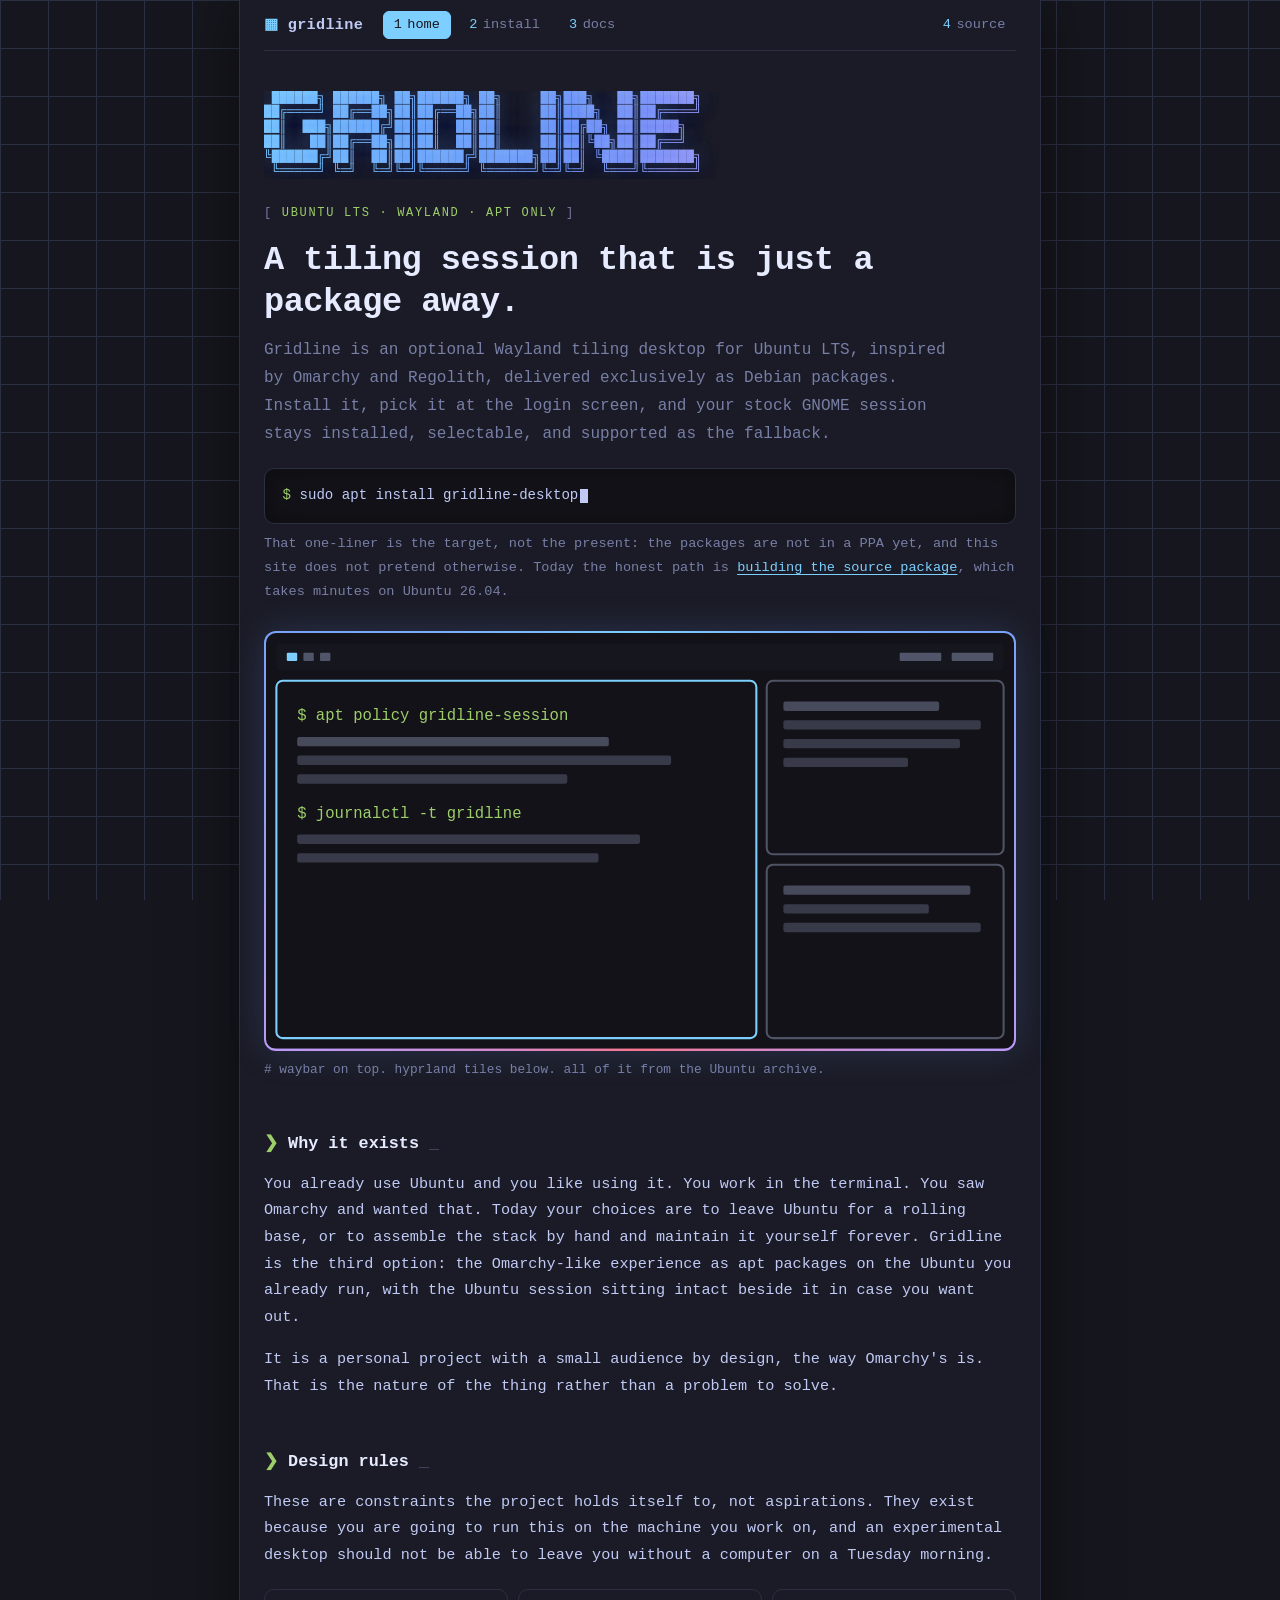
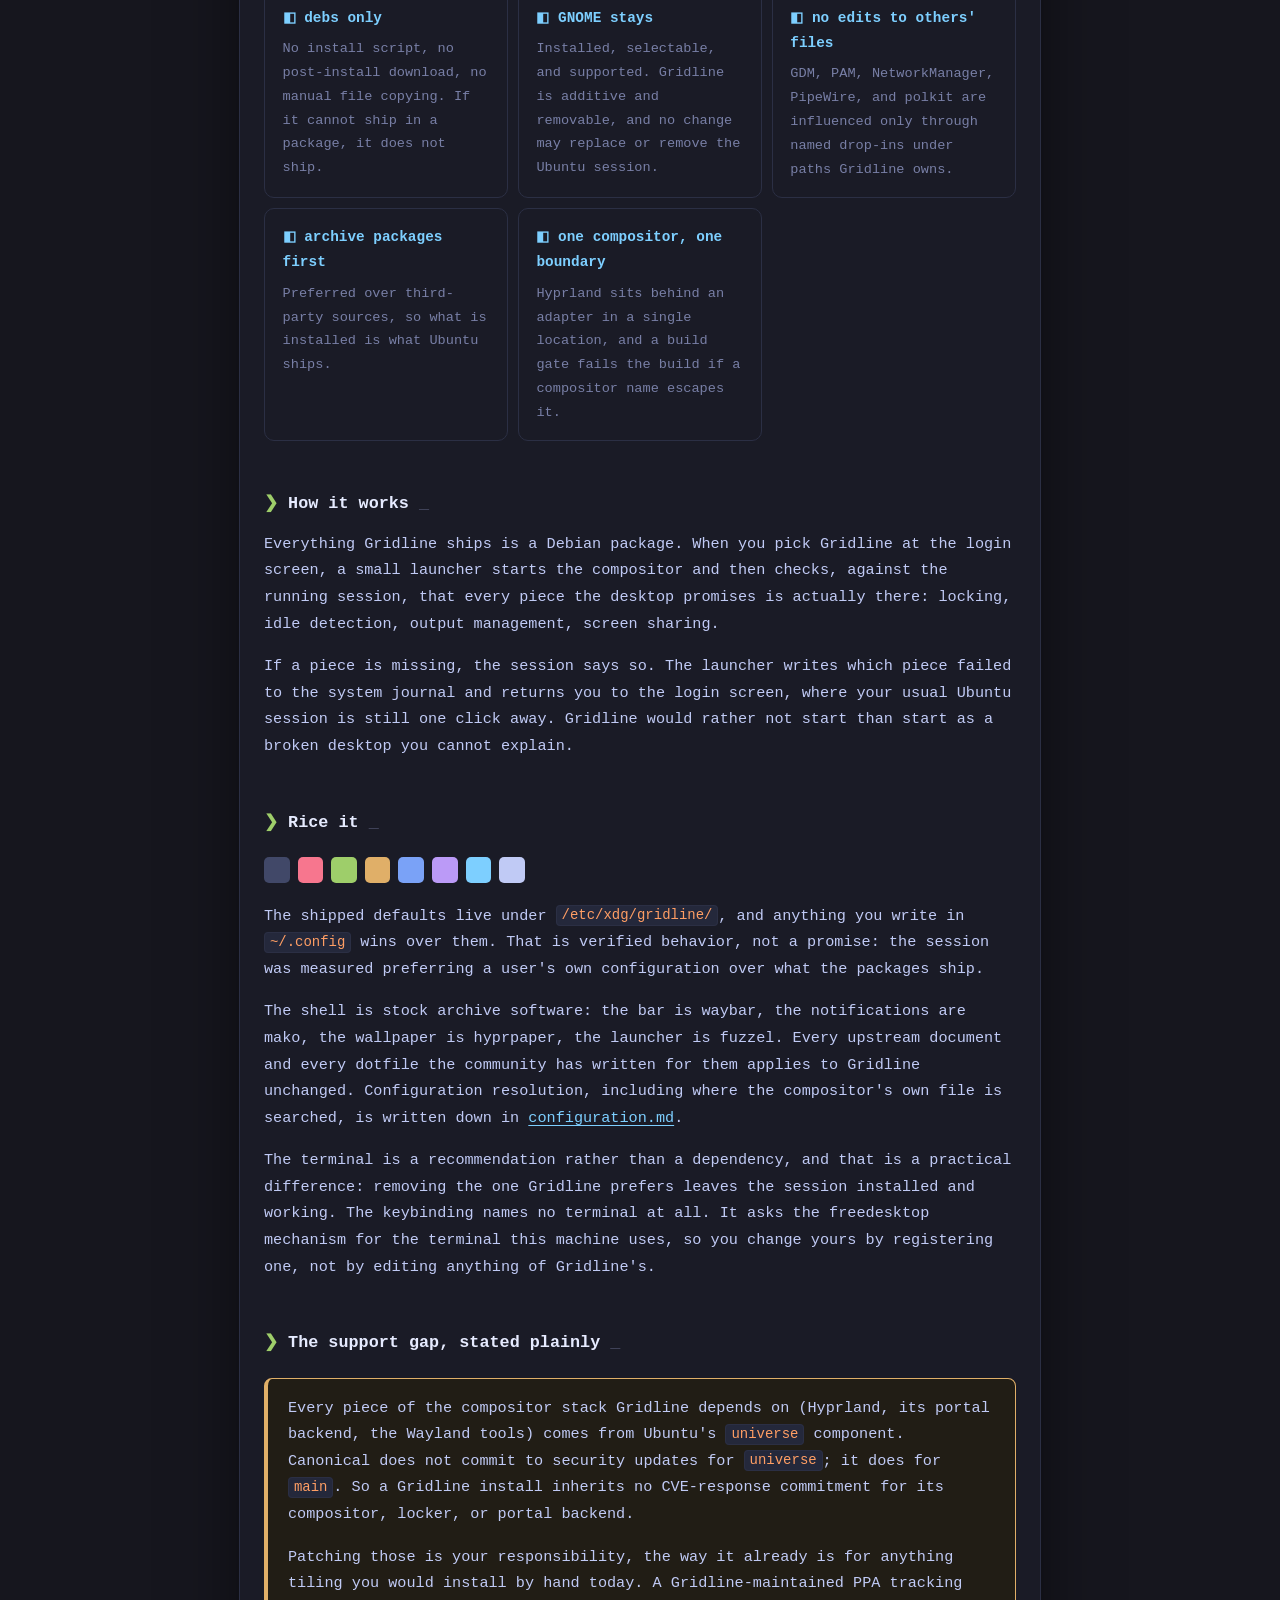
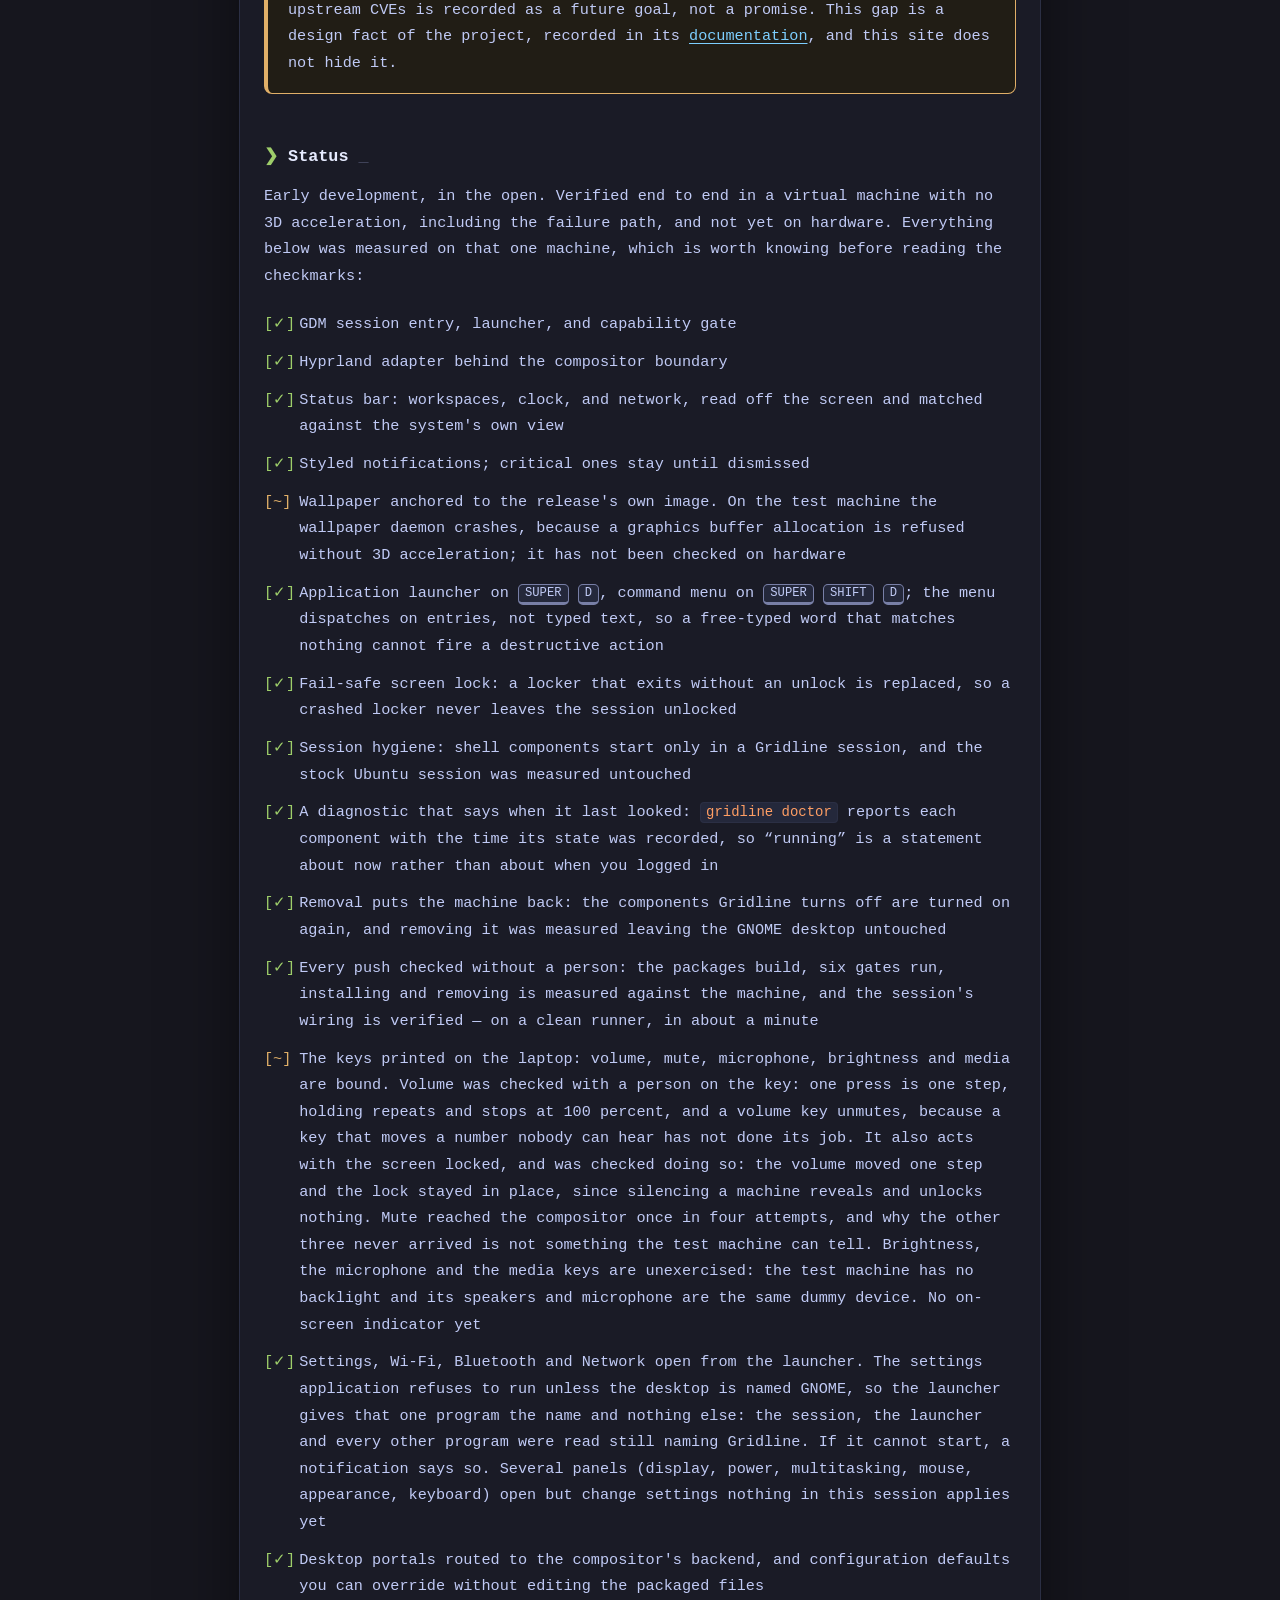
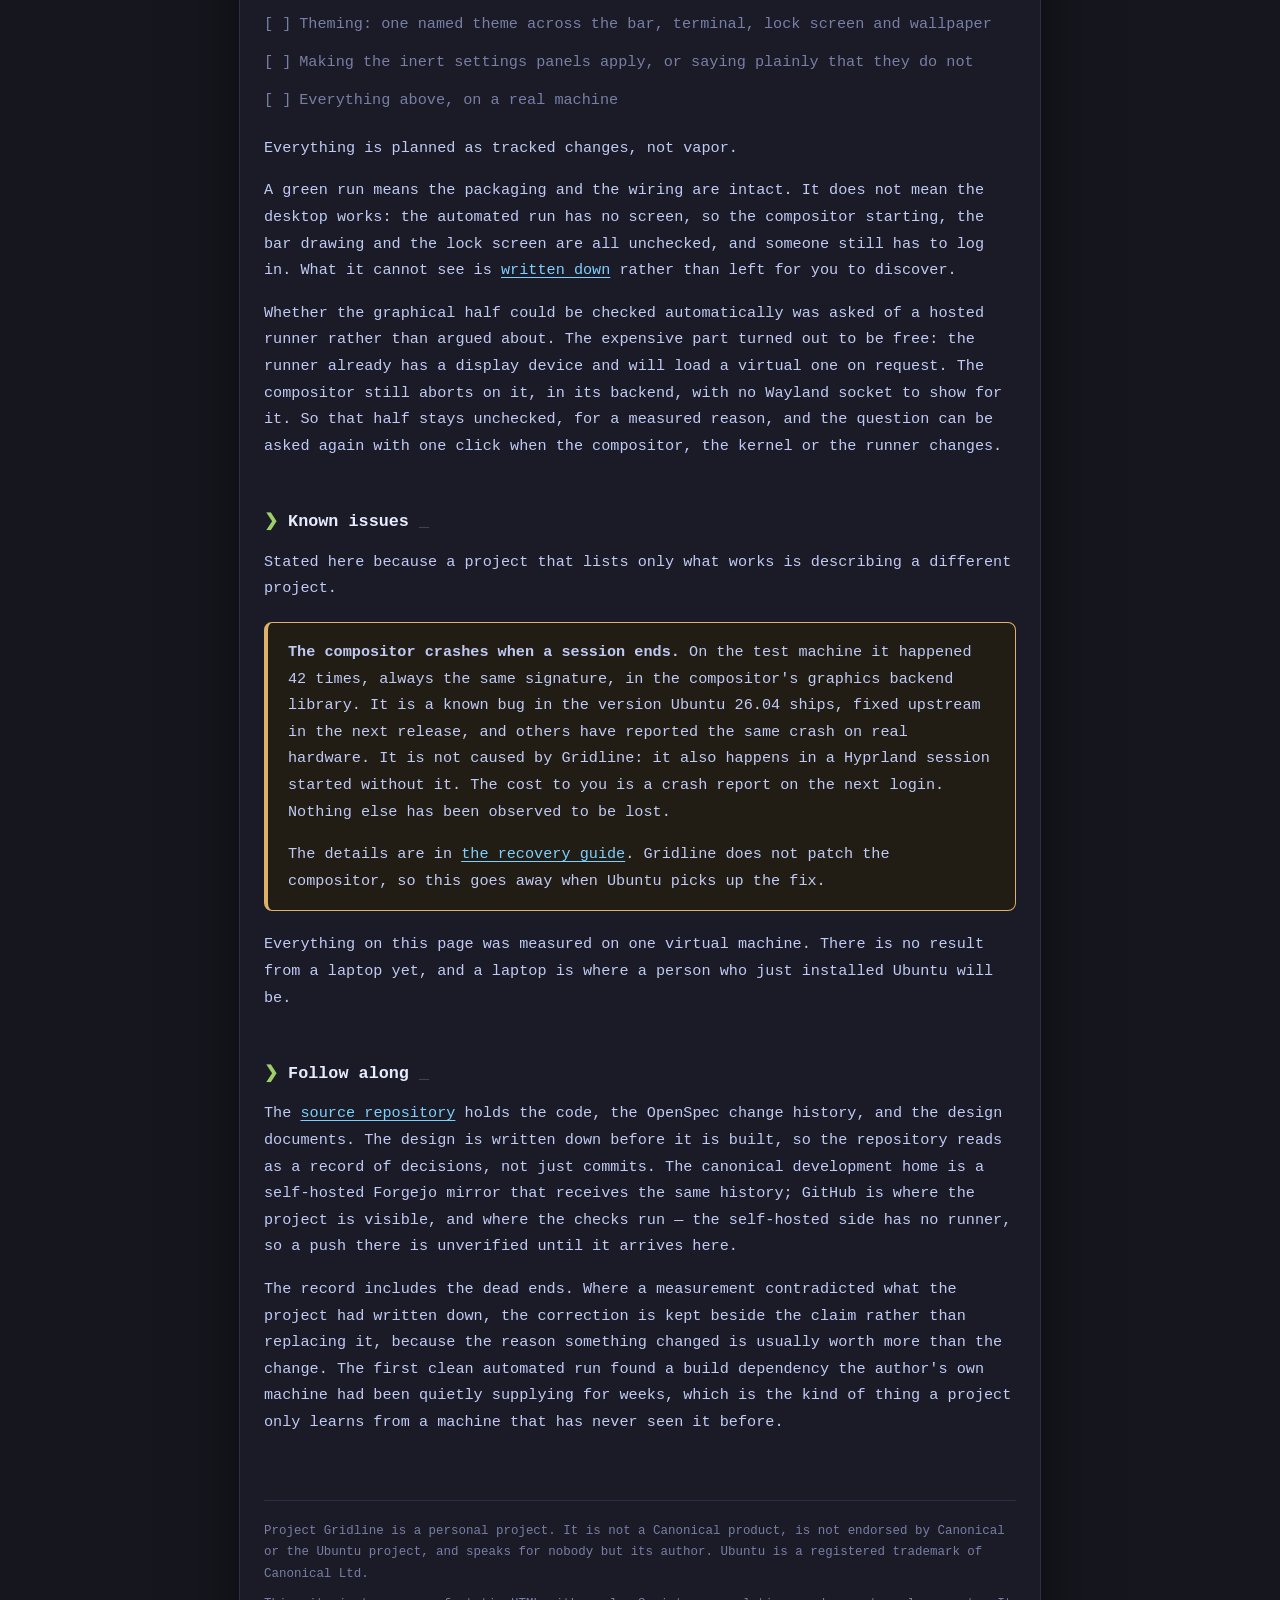
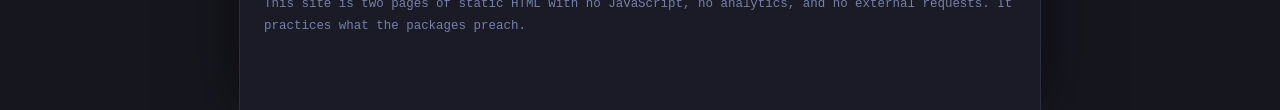
==== commit 61bc2b54: "docs(website): bring the status list up to date Portals and configuration defaults were listed as ne" ====
--- a/website/index.html
+++ b/website/index.html
@@ -242,8 +242,21 @@
     Brightness, the microphone and the media keys are
     unexercised: the test machine has no backlight and its speakers and
     microphone are the same dummy device. No on-screen indicator yet</li>
-    <li class="next">Portal integration</li>
-    <li class="next">Full configuration defaults</li>
+    <li class="done">Settings, Wi-Fi, Bluetooth and Network open from the
+    launcher. The settings application refuses to run unless the desktop is
+    named GNOME, so the launcher gives that one program the name and nothing
+    else: the session, the launcher and every other program were read still
+    naming Gridline. If it cannot start, a notification says so. Several
+    panels (display, power, multitasking, mouse, appearance, keyboard) open
+    but change settings nothing in this session applies yet</li>
+    <li class="done">Desktop portals routed to the compositor's backend, and
+    configuration defaults you can override without editing the packaged
+    files</li>
+    <li class="next">Theming: one named theme across the bar, terminal, lock
+    screen and wallpaper</li>
+    <li class="next">Making the inert settings panels apply, or saying plainly
+    that they do not</li>
+    <li class="next">Everything above, on a real machine</li>
   </ul>
   <p>
     Everything is planned as tracked changes, not vapor.
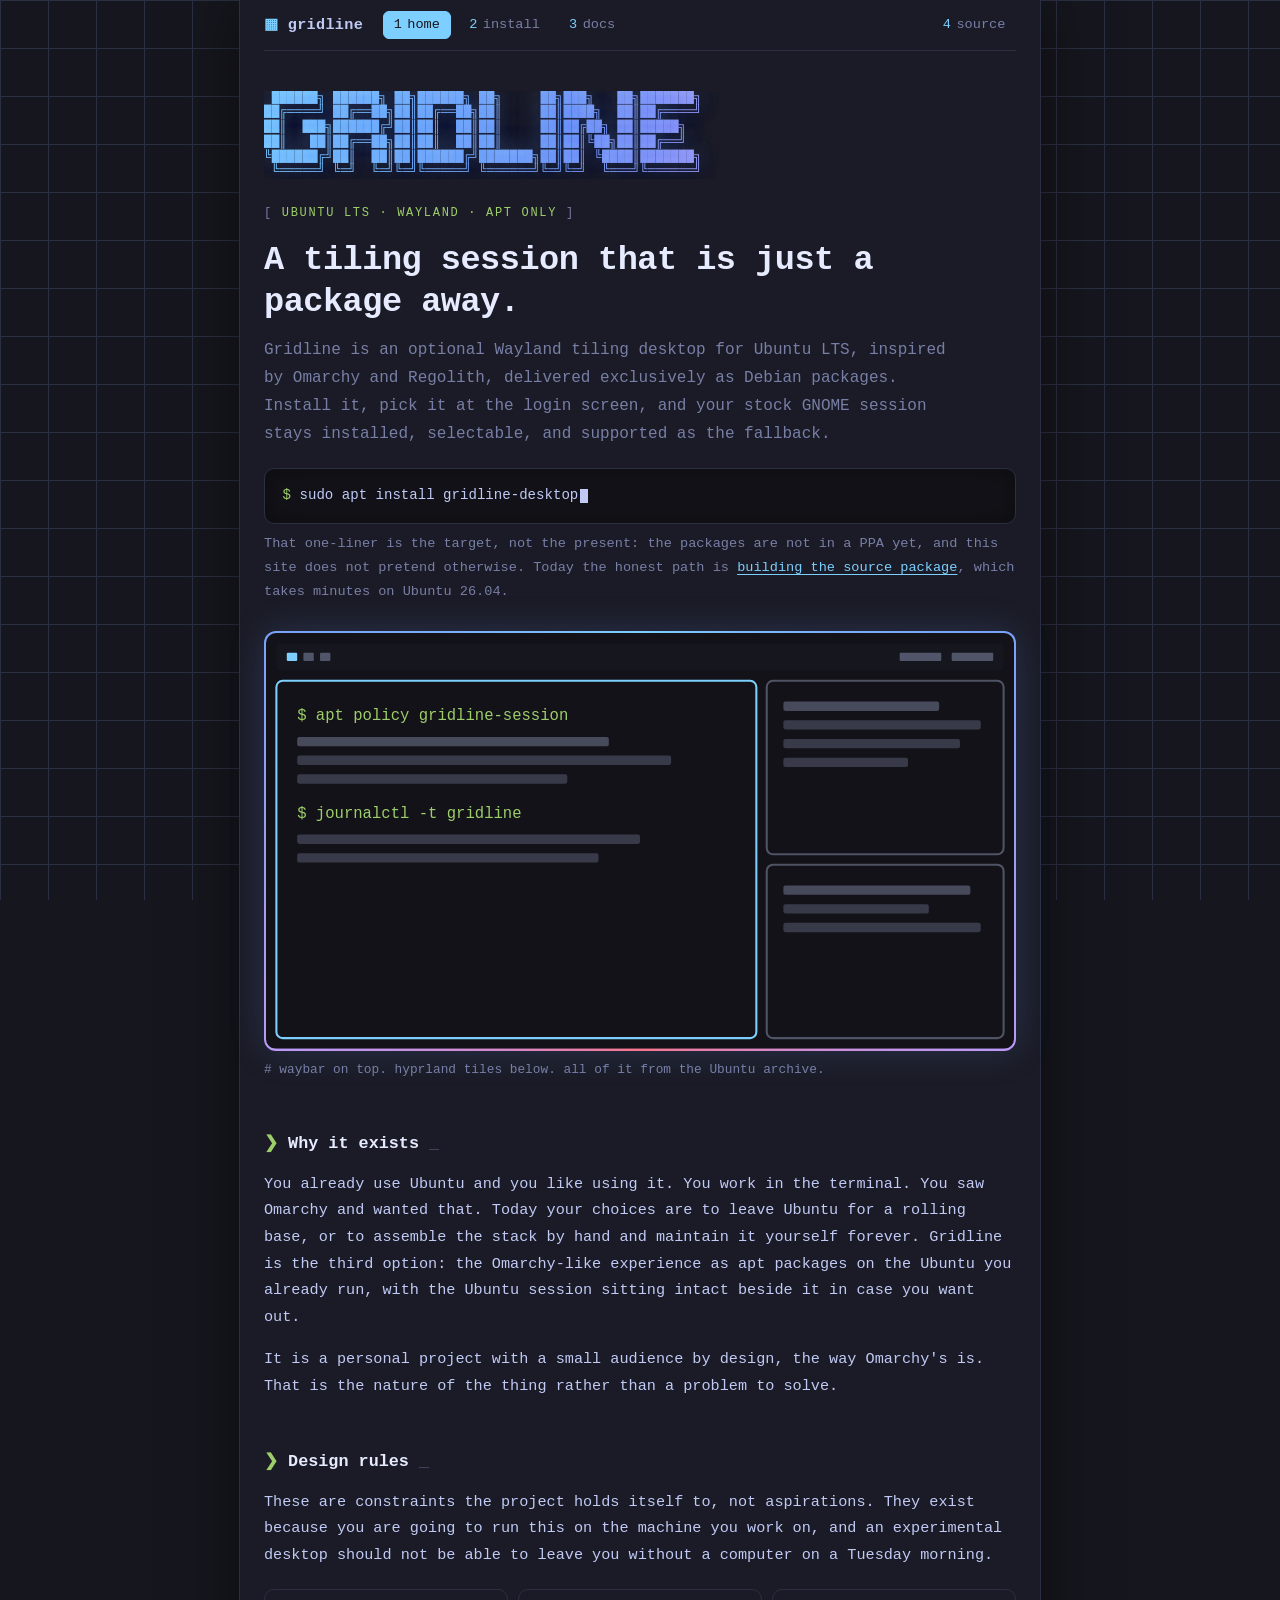
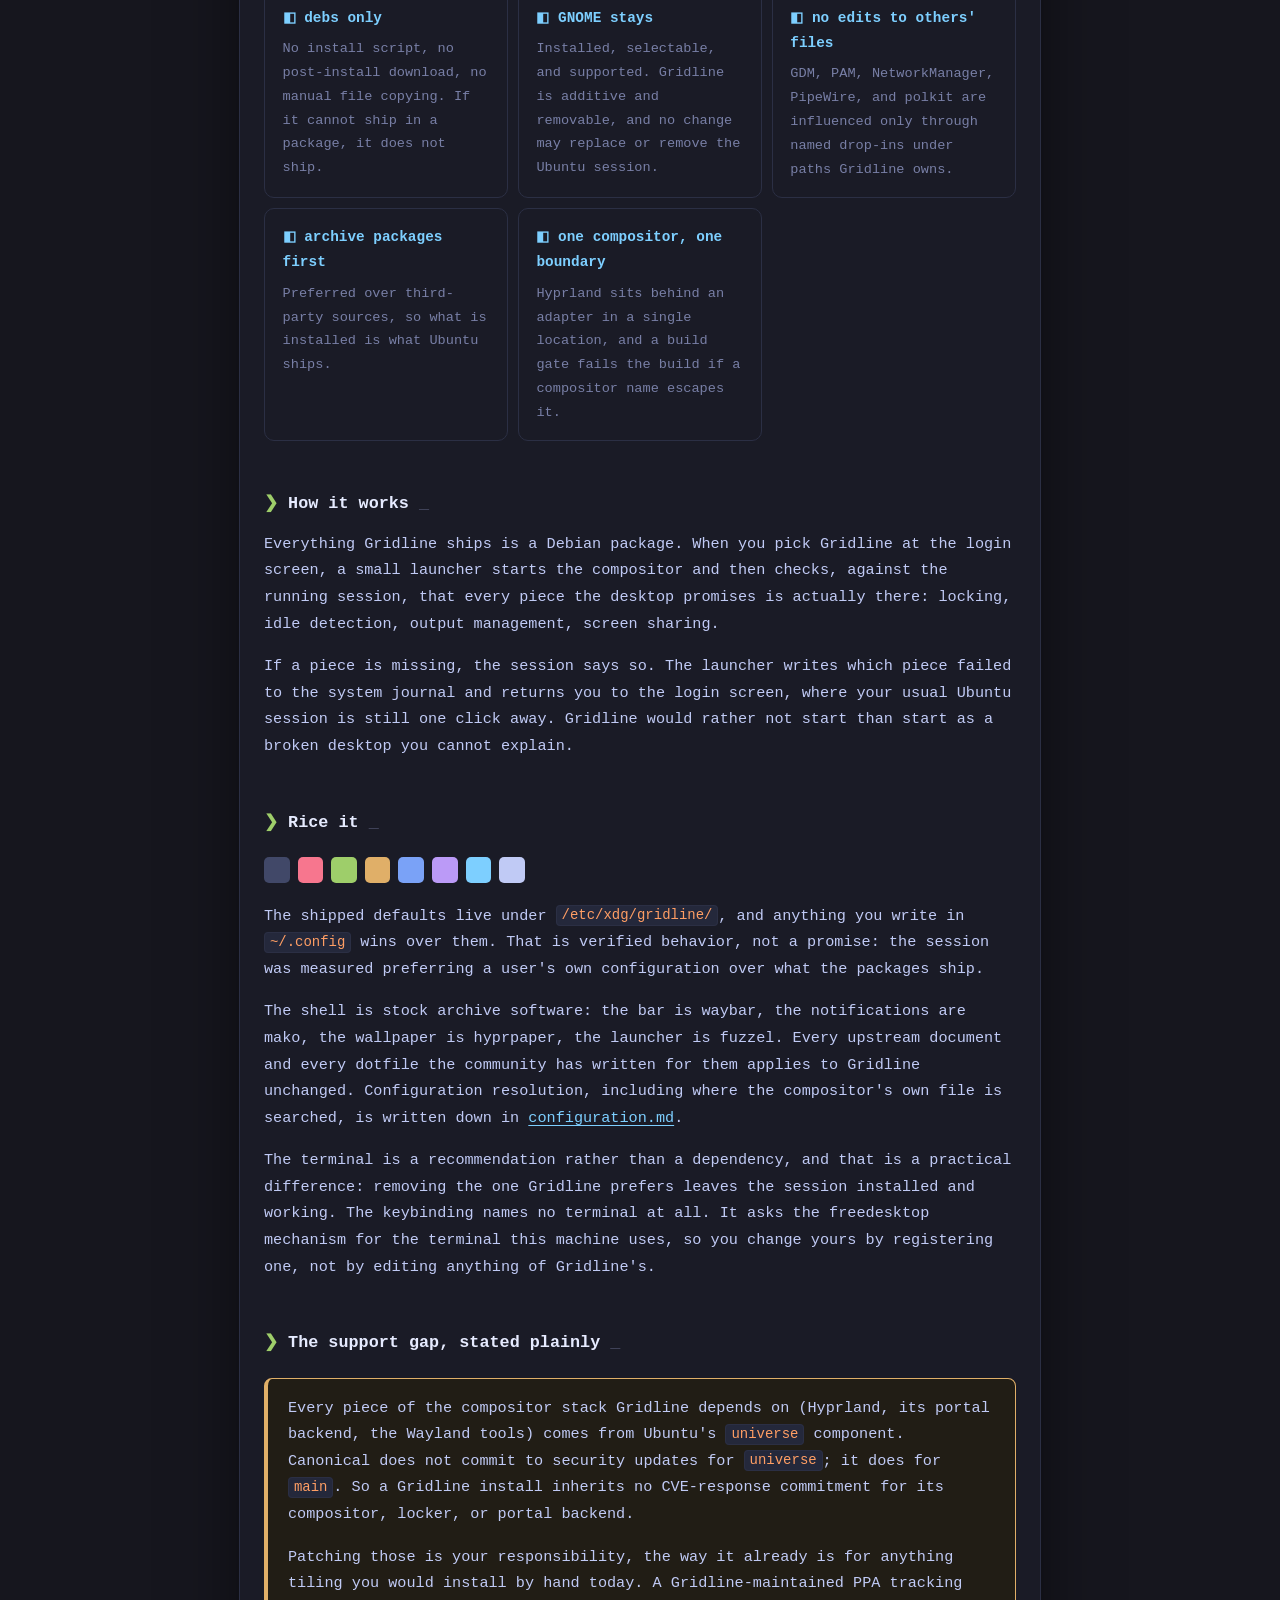
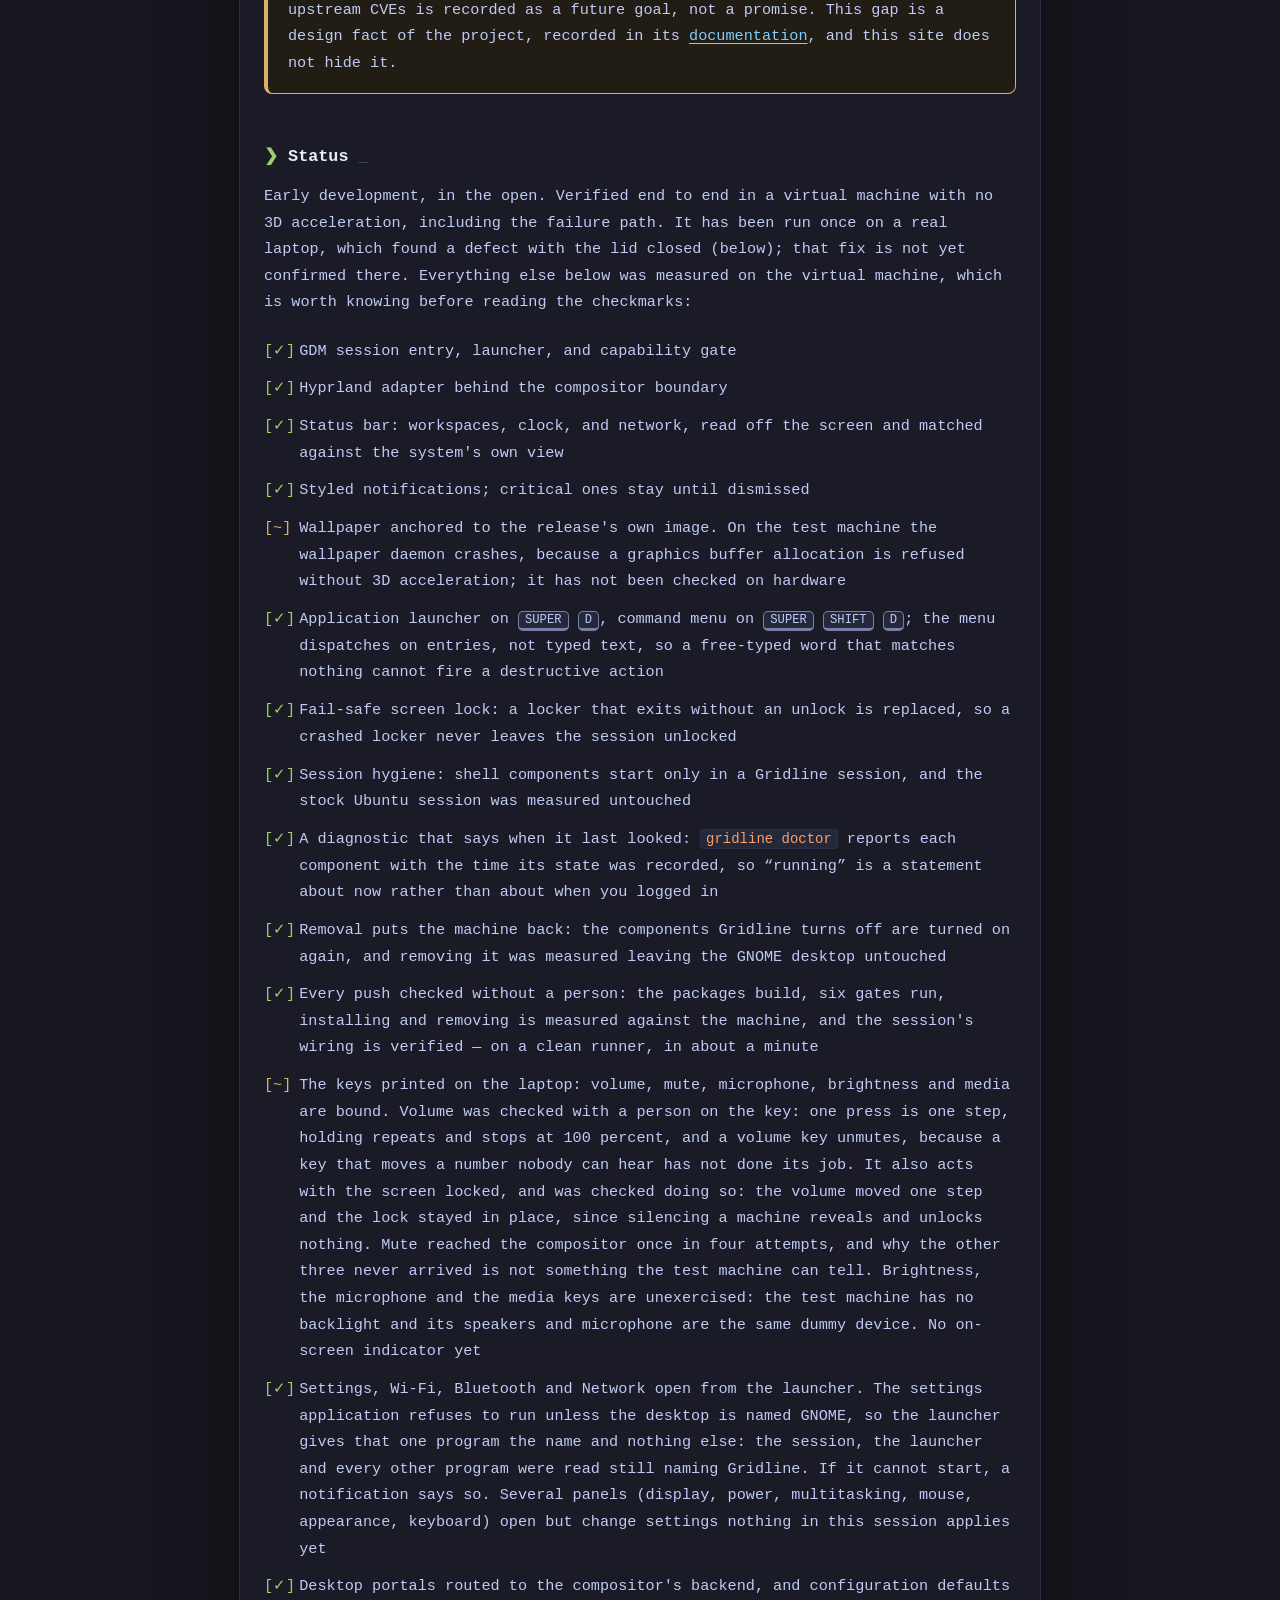
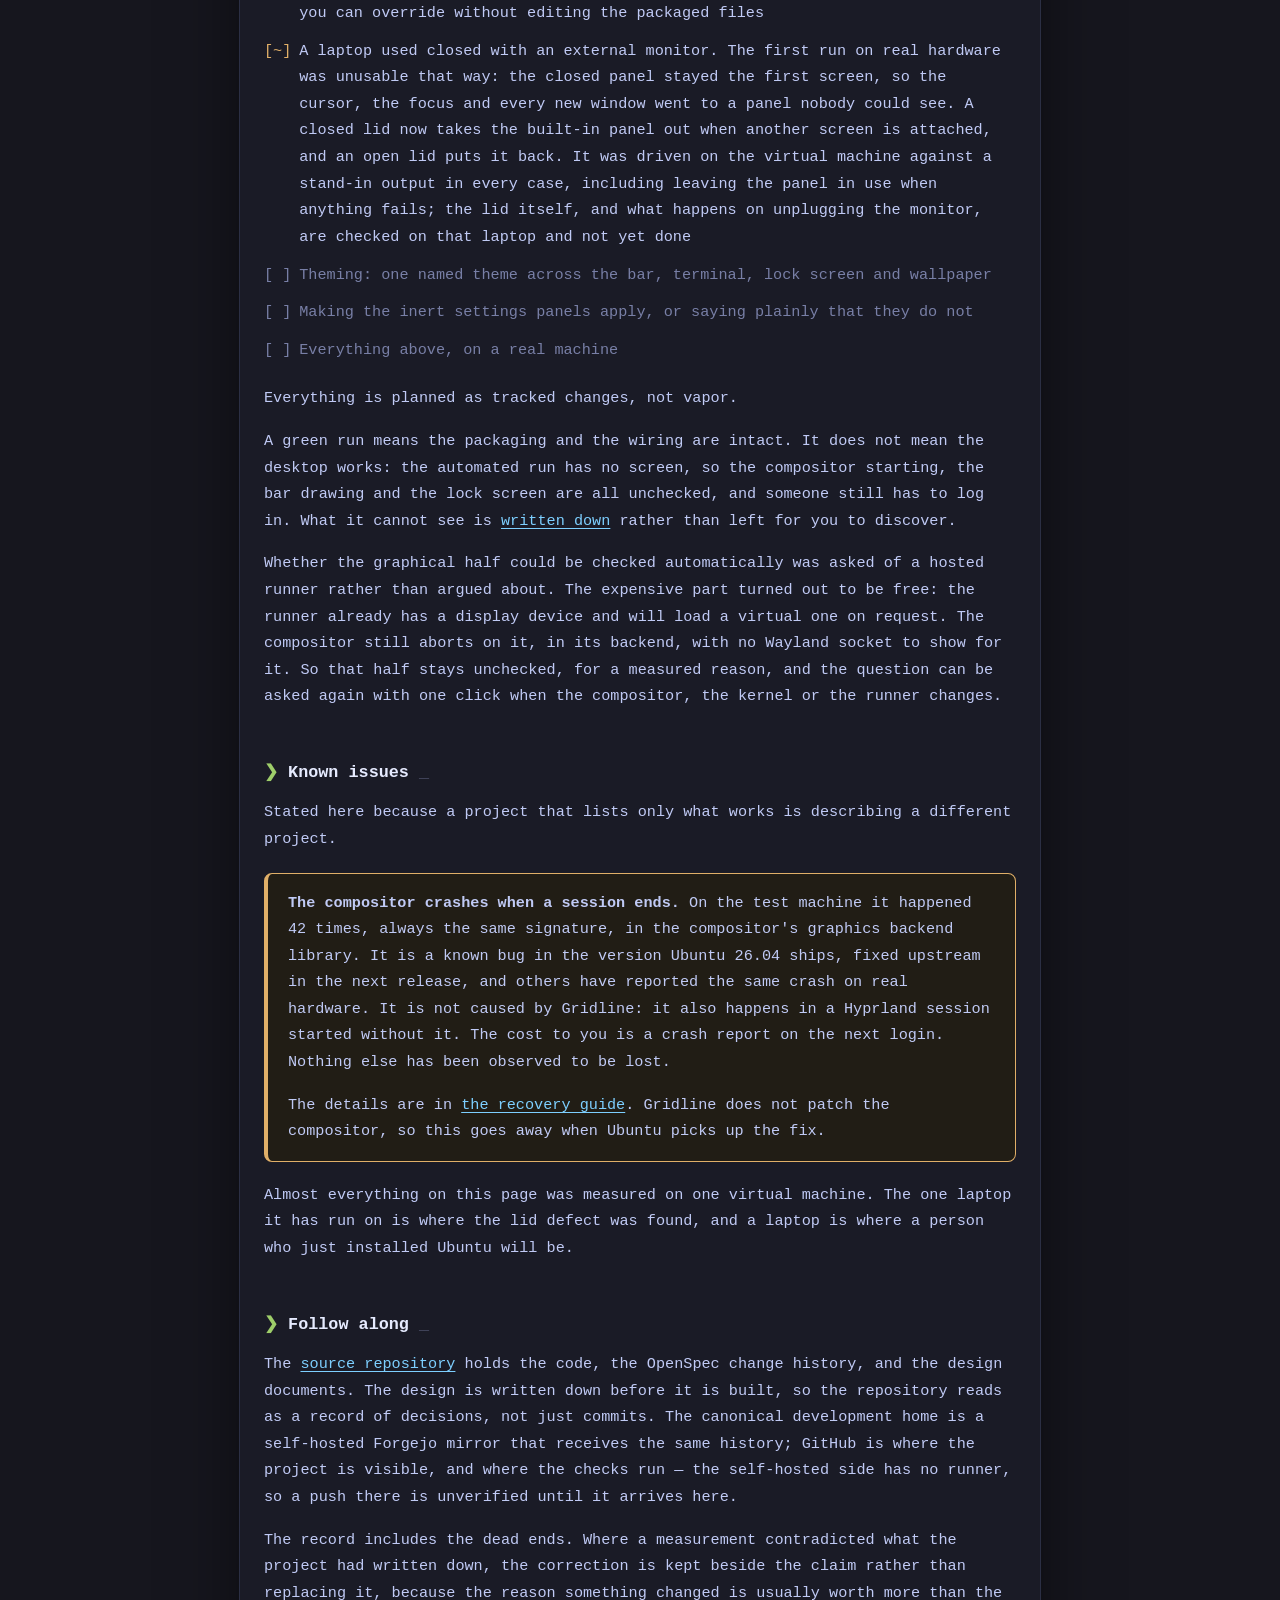
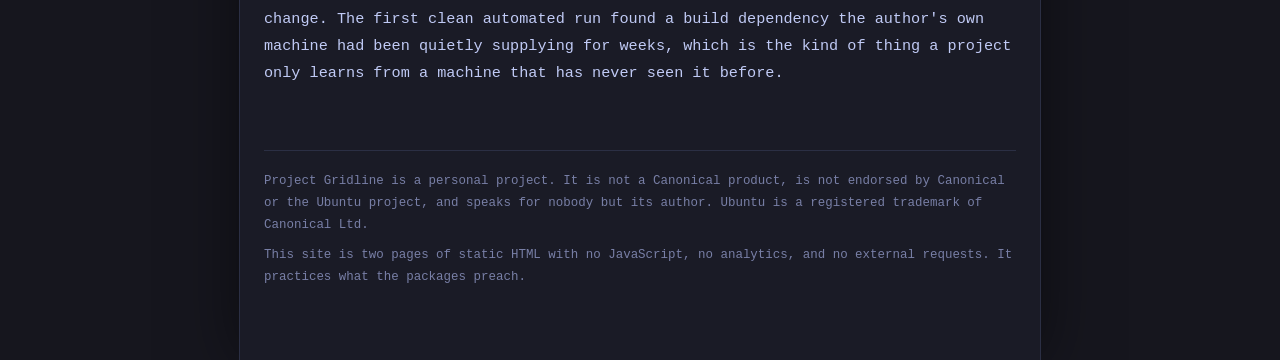
==== commit 9ec67393: "feat(session): take the laptop panel out when the lid closes A laptop used closed with an external m" ====
--- a/website/index.html
+++ b/website/index.html
@@ -194,9 +194,11 @@
   <h2 id="status">Status</h2>
   <p>
     Early development, in the open. Verified end to end in a virtual
-    machine with no 3D acceleration, including the failure path, and not
-    yet on hardware. Everything below was measured on that one machine,
-    which is worth knowing before reading the checkmarks:
+    machine with no 3D acceleration, including the failure path. It has
+    been run once on a real laptop, which found a defect with the lid
+    closed (below); that fix is not yet confirmed there. Everything else
+    below was measured on the virtual machine, which is worth knowing
+    before reading the checkmarks:
   </p>
   <ul class="status-list">
     <li class="done">GDM session entry, launcher, and capability gate</li>
@@ -252,6 +254,15 @@
     <li class="done">Desktop portals routed to the compositor's backend, and
     configuration defaults you can override without editing the packaged
     files</li>
+    <li class="partial">A laptop used closed with an external monitor. The
+    first run on real hardware was unusable that way: the closed panel stayed
+    the first screen, so the cursor, the focus and every new window went to a
+    panel nobody could see. A closed lid now takes the built-in panel out when
+    another screen is attached, and an open lid puts it back. It was driven
+    on the virtual machine against a stand-in output in every case, including
+    leaving the panel in use when anything fails; the lid itself, and what
+    happens on unplugging the monitor, are checked on that laptop and not
+    yet done</li>
     <li class="next">Theming: one named theme across the bar, terminal, lock
     screen and wallpaper</li>
     <li class="next">Making the inert settings panels apply, or saying plainly
@@ -303,9 +314,9 @@
     </p>
   </div>
   <p>
-    Everything on this page was measured on one virtual machine. There is no
-    result from a laptop yet, and a laptop is where a person who just
-    installed Ubuntu will be.
+    Almost everything on this page was measured on one virtual machine. The
+    one laptop it has run on is where the lid defect was found, and a laptop
+    is where a person who just installed Ubuntu will be.
   </p>
 
   <h2 id="follow-along">Follow along</h2>
